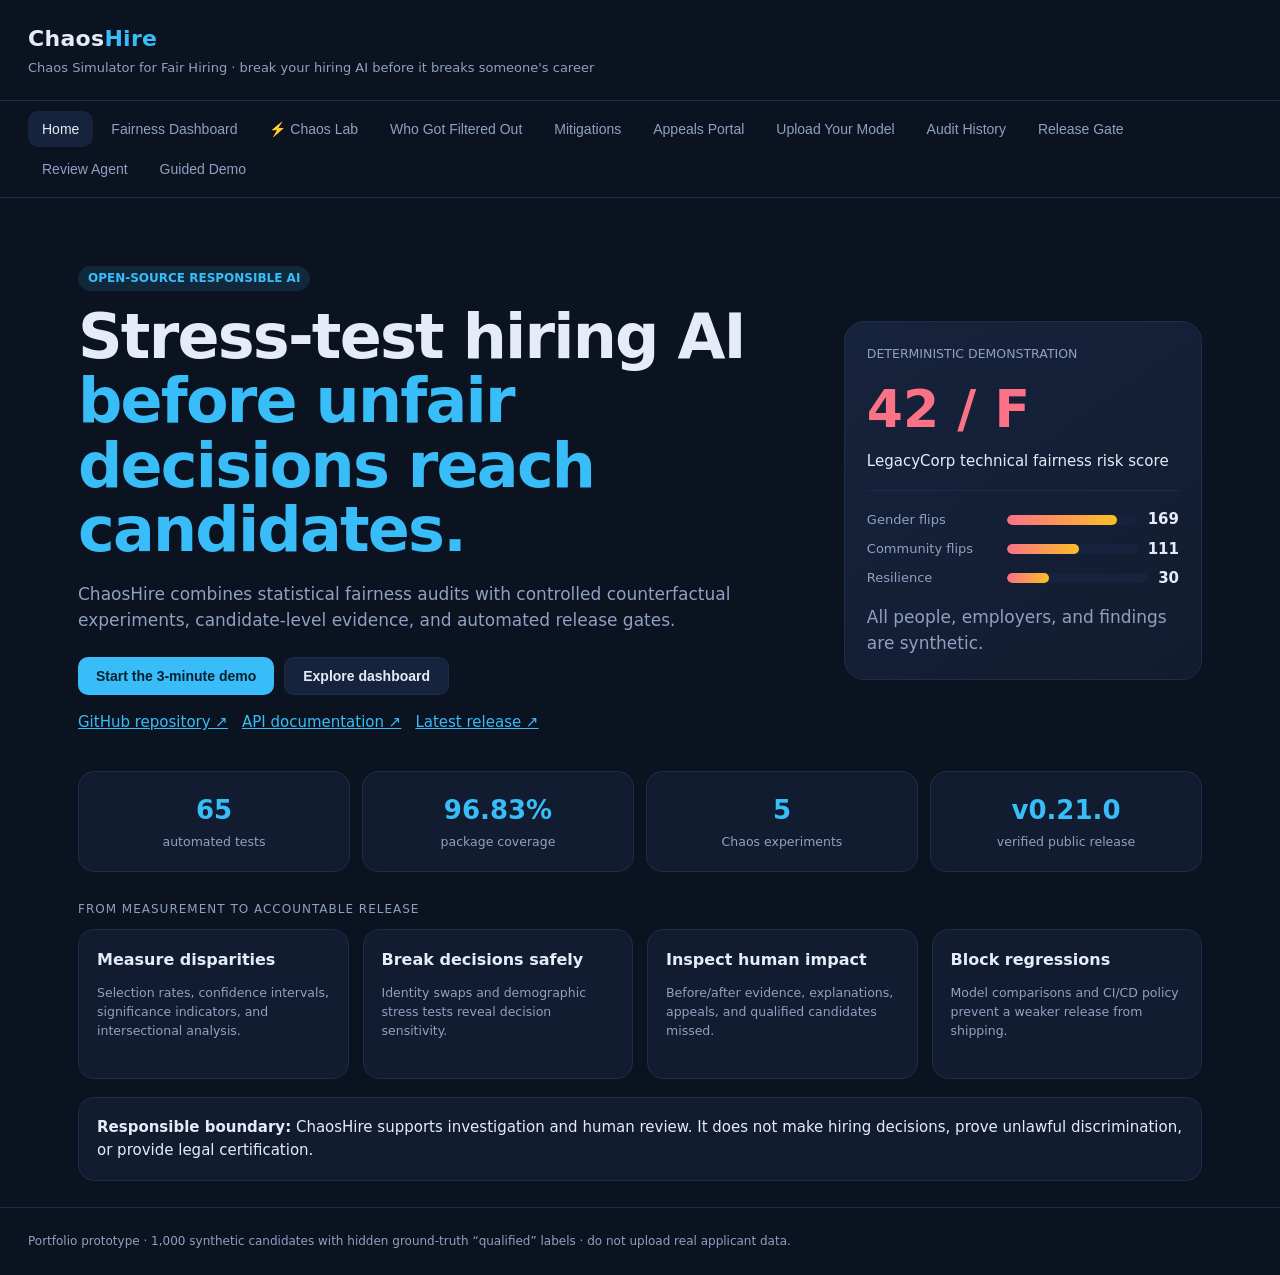
==== index.html @ ada421f9 "fix: remove duplicated HTML closing markup" ====
<!doctype html>
<html lang="en">
<head>
<meta charset="utf-8">
<meta name="viewport" content="width=device-width, initial-scale=1, viewport-fit=cover">
<meta name="theme-color" content="#0b1220">
<link rel="manifest" href="/manifest.webmanifest">
<title>ChaosHire — Chaos Simulator for Fair Hiring</title>
<style>
:root{--bg:#0b1220;--card:#121c30;--card2:#16233c;--line:#1f2c48;--txt:#e5ecf8;--dim:#8fa1c2;
--blue:#38bdf8;--green:#34d399;--rose:#fb7185;--amber:#fbbf24;--violet:#a78bfa}
*{box-sizing:border-box;margin:0}
body{background:var(--bg);color:var(--txt);font:15px/1.55 system-ui,-apple-system,"Segoe UI",Roboto,sans-serif}
a{color:var(--blue)}
header{padding:22px 28px;border-bottom:1px solid var(--line);display:flex;flex-wrap:wrap;gap:16px;align-items:center;justify-content:space-between}
h1{font-size:22px;letter-spacing:.3px}
h1 span{color:var(--blue)}
.tag{color:var(--dim);font-size:13px;margin-top:2px}
.modelsel{display:flex;gap:8px}
.mbtn{background:var(--card);border:1px solid var(--line);color:var(--dim);padding:9px 14px;border-radius:10px;cursor:pointer;font-size:13px}
.mbtn.on{border-color:var(--blue);color:var(--txt);background:var(--card2)}
nav{display:flex;gap:4px;padding:10px 28px;border-bottom:1px solid var(--line);flex-wrap:wrap}
nav button{background:none;border:none;color:var(--dim);padding:10px 14px;border-radius:10px;cursor:pointer;font-size:14px}
nav button.on{background:var(--card2);color:var(--txt)}
main{padding:26px 28px;max-width:1180px;margin:0 auto}
.grid{display:grid;gap:14px}
.g4{grid-template-columns:repeat(auto-fit,minmax(220px,1fr))}
.g2{grid-template-columns:repeat(auto-fit,minmax(340px,1fr))}
.card{background:var(--card);border:1px solid var(--line);border-radius:16px;padding:18px}
.card h3{font-size:15px;margin-bottom:10px}
.stat-num{font-size:28px;font-weight:700}
.dim{color:var(--dim);font-size:12.5px}
.chip{display:inline-block;padding:3px 10px;border-radius:999px;font-size:12px;font-weight:600}
.ok{background:rgba(52,211,153,.12);color:var(--green)}
.bad{background:rgba(251,113,133,.12);color:var(--rose)}
.warn{background:rgba(251,191,36,.14);color:var(--amber)}
.info{background:rgba(56,189,248,.12);color:var(--blue)}
.bar{height:10px;border-radius:6px;background:var(--card2);overflow:hidden;min-width:60px}
.bar>i{display:block;height:100%;border-radius:6px;background:linear-gradient(90deg,var(--blue),var(--violet))}
.bar.badbar>i{background:linear-gradient(90deg,var(--rose),var(--amber))}
.grow{display:flex;align-items:center;gap:10px;margin:6px 0}
.grow .lbl{width:130px;font-size:13px;color:var(--dim)}
.grow .val{width:70px;text-align:right;font-size:13px;font-variant-numeric:tabular-nums}
.grow .bar{flex:1}
.grade-ring{width:120px;height:120px;border-radius:50%;display:flex;align-items:center;justify-content:center;flex-direction:column;margin:auto}
.grade-ring b{font-size:40px}
.grade-ring small{color:var(--dim)}
table{width:100%;border-collapse:collapse;font-size:13px}
th{color:var(--dim);text-align:left;padding:8px;border-bottom:1px solid var(--line);font-weight:600}
td{padding:8px;border-bottom:1px solid var(--line);vertical-align:top}
.btn{background:var(--blue);color:#062033;border:none;padding:10px 18px;border-radius:10px;font-weight:700;cursor:pointer;font-size:14px}
.btn.ghost{background:var(--card2);color:var(--txt);border:1px solid var(--line)}
input,textarea,select{width:100%;background:var(--card2);border:1px solid var(--line);color:var(--txt);border-radius:10px;padding:10px;font-size:14px;font-family:inherit}
textarea{min-height:90px;resize:vertical}
label{font-size:12.5px;color:var(--dim);display:block;margin:10px 0 5px}
.mit{border:1px solid var(--line);border-radius:12px;padding:14px;display:flex;gap:12px;align-items:flex-start}
.mit input{width:auto;margin-top:4px}
.kicker{font-size:12px;text-transform:uppercase;letter-spacing:1px;color:var(--dim);margin:22px 0 10px}
.err{background:rgba(251,113,133,.1);border:1px solid rgba(251,113,133,.4);color:var(--rose);padding:10px 14px;border-radius:10px;font-size:13px;margin-top:10px}
pre{background:var(--card2);padding:12px;border-radius:10px;font-size:12px;overflow:auto;border:1px solid var(--line)}
footer{padding:24px 28px;color:var(--dim);font-size:12px;border-top:1px solid var(--line)}
.hidden{display:none}
.reason-badge{font-size:11px;padding:2px 8px;border-radius:999px}
.skip{position:absolute;left:-9999px;top:8px;background:var(--blue);color:#062033;padding:10px;z-index:10;border-radius:8px}
.skip:focus{left:8px}
button:focus-visible,a:focus-visible,input:focus-visible,textarea:focus-visible,select:focus-visible,summary:focus-visible{outline:3px solid var(--amber);outline-offset:3px}
[aria-busy="true"]{opacity:.72}
.hero{padding:42px 0 24px;display:grid;grid-template-columns:minmax(0,1.35fr) minmax(280px,.65fr);gap:22px;align-items:center}
.hero h2{font-size:clamp(34px,5vw,62px);line-height:1.04;letter-spacing:-1.8px;max-width:760px}
.hero h2 span{color:var(--blue)}
.hero p{font-size:17px;color:var(--dim);max-width:680px;margin-top:18px}
.hero-actions{display:flex;gap:10px;flex-wrap:wrap;margin-top:24px}
.hero-panel{background:linear-gradient(145deg,var(--card2),var(--card));border:1px solid var(--line);border-radius:20px;padding:22px}
.proof{display:grid;grid-template-columns:repeat(4,1fr);gap:12px;margin:12px 0 28px}
.proof .card{text-align:center}.proof b{display:block;font-size:26px;color:var(--blue)}
.feature-card{min-height:150px}.feature-card h3{color:var(--txt);font-size:16px}
.linkrow{display:flex;gap:14px;flex-wrap:wrap;margin-top:16px}
@media(max-width:760px){.hero{grid-template-columns:1fr;padding-top:28px}.proof{grid-template-columns:repeat(2,1fr)}}
@media(max-width:600px){header,nav,main,footer{padding-left:14px;padding-right:14px}.g2{grid-template-columns:1fr}.modelsel{width:100%;overflow:auto}.mbtn{min-width:210px}nav{flex-wrap:nowrap;overflow-x:auto}nav button{white-space:nowrap;min-height:44px}.card{padding:14px}.stat-num{font-size:24px}.btn{min-height:44px}table{min-width:620px}.hero h2{font-size:38px;letter-spacing:-1px}.proof{grid-template-columns:1fr 1fr}.hero-panel{padding:16px}}
@media(prefers-reduced-motion:reduce){*{scroll-behavior:auto!important;transition:none!important}}
</style>
</head>
<body>
<a class="skip" href="#main">Skip to main content</a>
<header>
  <div>
    <h1>Chaos<span>Hire</span></h1>
    <div class="tag">Chaos Simulator for Fair Hiring · break your hiring AI before it breaks someone's career</div>
  </div>
  <div class="modelsel" id="modelsel"></div>
</header>
<nav id="tabs" aria-label="Product sections"></nav>
<main id="main" tabindex="-1">
  <section id="tab-welcome">
    <div class="hero">
      <div><span class="chip info">OPEN-SOURCE RESPONSIBLE AI</span><h2 style="margin-top:14px">Stress-test hiring AI <span>before unfair decisions reach candidates.</span></h2><p>ChaosHire combines statistical fairness audits with controlled counterfactual experiments, candidate-level evidence, and automated release gates.</p><div class="hero-actions"><button class="btn" id="startdemo">Start the 3-minute demo</button><button class="btn ghost" id="exploredashboard">Explore dashboard</button></div><div class="linkrow"><a href="https://github.com/dommetipavan26-tech/chaoshire" target="_blank" rel="noreferrer">GitHub repository ↗</a><a href="/docs" target="_blank">API documentation ↗</a><a href="https://github.com/dommetipavan26-tech/chaoshire/releases/latest" target="_blank" rel="noreferrer">Latest release ↗</a></div></div>
      <aside class="hero-panel"><div class="dim">DETERMINISTIC DEMONSTRATION</div><div style="font-size:52px;font-weight:800;color:var(--rose);margin-top:6px">42 / F</div><div>LegacyCorp technical fairness risk score</div><hr style="border:0;border-top:1px solid var(--line);margin:17px 0"><div class="grow"><span class="lbl">Gender flips</span><div class="bar badbar"><i style="width:84.5%"></i></div><b>169</b></div><div class="grow"><span class="lbl">Community flips</span><div class="bar badbar"><i style="width:55.5%"></i></div><b>111</b></div><div class="grow"><span class="lbl">Resilience</span><div class="bar badbar"><i style="width:30%"></i></div><b>30</b></div><p class="dim" style="margin-top:14px">All people, employers, and findings are synthetic.</p></aside>
    </div>
    <div class="proof"><div class="card"><b>65</b><span class="dim">automated tests</span></div><div class="card"><b>96.83%</b><span class="dim">package coverage</span></div><div class="card"><b>5</b><span class="dim">Chaos experiments</span></div><div class="card"><b>v0.21.0</b><span class="dim">verified public release</span></div></div>
    <div class="kicker">From measurement to accountable release</div><div class="grid g4"><article class="card feature-card"><h3>Measure disparities</h3><p class="dim">Selection rates, confidence intervals, significance indicators, and intersectional analysis.</p></article><article class="card feature-card"><h3>Break decisions safely</h3><p class="dim">Identity swaps and demographic stress tests reveal decision sensitivity.</p></article><article class="card feature-card"><h3>Inspect human impact</h3><p class="dim">Before/after evidence, explanations, appeals, and qualified candidates missed.</p></article><article class="card feature-card"><h3>Block regressions</h3><p class="dim">Model comparisons and CI/CD policy prevent a weaker release from shipping.</p></article></div>
    <div class="card" style="margin-top:18px"><b>Responsible boundary:</b> ChaosHire supports investigation and human review. It does not make hiring decisions, prove unlawful discrimination, or provide legal certification.</div>
  </section>
  <section id="tab-overview" class="hidden" aria-live="polite"><p class="dim" style="margin-top:30px">⏳ Waking up the server — first load on the free tier can take up to 60 seconds, please wait…</p></section>
  <section id="tab-chaos" class="hidden"></section>
  <section id="tab-filtered" class="hidden"></section>
  <section id="tab-mitigations" class="hidden"></section>
  <section id="tab-appeals" class="hidden"></section>
  <section id="tab-upload" class="hidden"></section>
  <section id="tab-history" class="hidden"></section>
  <section id="tab-compare" class="hidden"></section>
  <section id="tab-agent" class="hidden" aria-live="polite"></section>
  <section id="tab-demo" class="hidden" aria-live="polite"></section>
</main>
<footer>Portfolio prototype · 1,000 synthetic candidates with hidden ground-truth “qualified” labels · do not upload real applicant data.</footer>
<script>
let META=null, MODEL='legacy';
const $=s=>document.querySelector(s);
const jget=async(u)=>{let err;for(let i=0;i<4;i++){try{const r=await fetch(u);if(r.ok)return r.json();err=new Error('HTTP '+r.status);}catch(e){err=e;}await new Promise(s=>setTimeout(s,1400*(i+1)));}throw err;};
const jpost=async(u,b)=>{const r=await fetch(u,{method:'POST',headers:{'Content-Type':'application/json'},body:JSON.stringify(b)});return r.json();};
const pc=x=>(x*100).toFixed(1)+'%';
const pval=x=>x<.0001?'p < 0.0001':`p = ${Number(x).toFixed(4)}`;
const esc=s=>String(s).replace(/[&<>]/g,c=>({'&':'&amp;','<':'&lt;','>':'&gt;'}[c]));
const gchar={M:'Male',F:'Female',NB:'Non-binary'},geth={G1:'Community A',G2:'Community B',G3:'Community C'};
const attrTitle={gender:'Gender',ethnicity:'Ethnicity / Community',age_band:'Age band'};
const glabel=(a,v)=>a==='gender'?(gchar[v]||v):a==='ethnicity'?(geth[v]||v):v;
const chipFor=(ok,label)=>ok===null?`<span class="chip warn">${label}: n/a</span>`:`<span class="chip ${ok?'ok':'bad'}">${label}</span>`;
const gradeColor=g=>({A:'var(--green)',B:'var(--green)',C:'var(--amber)',D:'var(--amber)',F:'var(--rose)'}[g]||'var(--txt)');
const vChip=v=>`<span class="chip ${v==='PASS'?'ok':v==='WARN'?'warn':'bad'}">${v}</span>`;

const TABS=[['welcome','Home'],['overview','Fairness Dashboard'],['chaos','⚡ Chaos Lab'],['filtered','Who Got Filtered Out'],
  ['mitigations','Mitigations'],['appeals','Appeals Portal'],['upload','Upload Your Model'],['history','Audit History'],['compare','Release Gate'],['agent','Review Agent'],['demo','Guided Demo']];
$('#tabs').innerHTML=TABS.map(([id,l],i)=>`<button data-t="${id}" class="${i===0?'on':''}" aria-current="${i===0?'page':'false'}">${l}</button>`).join('');
function showTab(id){
  document.querySelectorAll('nav button').forEach(x=>{const on=x.dataset.t===id;x.classList.toggle('on',on);x.setAttribute('aria-current',on?'page':'false');});
  TABS.forEach(([tab])=>$('#tab-'+tab).classList.toggle('hidden',tab!==id));
  if(id==='filtered')loadFiltered();
  if(id==='history')loadHistory();
  if(id==='compare')loadComparison();
  if(id==='agent')loadAgent();
  if(id==='demo')loadDemo();
  $('#main').focus({preventScroll:true});
}
$('#tabs').addEventListener('click',e=>{const b=e.target.closest('button');if(b)showTab(b.dataset.t);});
$('#tab-welcome').addEventListener('click',e=>{if(e.target.id==='startdemo')showTab('demo');if(e.target.id==='exploredashboard')showTab('overview');});

function renderModelSel(){
  $('#modelsel').innerHTML=META.models.map(m=>
    `<button class="mbtn ${m.id===MODEL?'on':''}" data-m="${m.id}"><b>${m.title}</b><br><span style="font-size:11px">${m.blurb}</span></button>`).join('');
}
$('#modelsel').addEventListener('click',e=>{const b=e.target.closest('button');if(!b)return;MODEL=b.dataset.m;renderModelSel();
  showTab('overview');loadOverview();$('#tab-chaos').innerHTML=chaosIntro();$('#tab-filtered').innerHTML='<p class="dim">Open this tab to load…</p>';$('#tab-mitigations').innerHTML=mitHTML();});

/* ---------------- OVERVIEW ---------------- */
async function loadOverview(dataset='demo'){
  const a=await jget(`/api/audit?model=${MODEL}&dataset=${dataset}`);
  const s=$('#tab-overview');
  if(a.error){s.innerHTML=`<div class="err">${esc(a.error)}</div>`;return;}
  const c=a.certificate, col=gradeColor(c.grade);
  const ring=`<div class="grade-ring" style="background:conic-gradient(${col} ${c.total*3.6}deg, var(--card2) 0)">
    <div style="width:96px;height:96px;border-radius:50%;background:var(--card);display:flex;flex-direction:column;align-items:center;justify-content:center">
    <b style="color:${col}">${c.total}</b><small>Grade ${c.grade}</small></div></div>`;
  let html=`<div class="grid g4">
    <div class="card"><h3>Candidates</h3><div class="stat-num">${a.stats.candidates}</div><div class="dim">in audit pool</div></div>
    <div class="card"><h3>Accepted</h3><div class="stat-num">${a.stats.accepted} <span class="dim" style="font-size:14px">(${pc(a.stats.accept_rate)})</span></div><div class="dim">overall selection rate</div></div>
    <div class="card"><h3>Ground truth</h3><div class="stat-num">${a.stats.qualified_share!==null?pc(a.stats.qualified_share):'n/a'}</div><div class="dim">truly qualified (hidden from model)</div></div>
    <div class="card" style="display:flex;align-items:center;gap:14px">${ring}
      <div style="flex:1">${c.components.map(x=>`<div class="grow"><span class="lbl" style="width:auto;flex:1">${x.label}</span><span class="val">${x.pts}/${x.max}</span></div>`).join('')}
      <div class="dim">Fairness Risk Score</div></div></div></div>`;
  html+=`<div class="kicker">Group fairness metrics</div><div class="grid g2">`;
  for(const at of a.attributes){
    html+=`<div class="card"><h3>${attrTitle[at.attribute]||at.attribute}</h3>`;
    for(const g of at.groups){
      html+=`<div class="grow"><span class="lbl">${glabel(at.attribute,g.group)}${g.low_n?' <span class="dim" title="Small sample — interpret with caution">⚠</span>':''}</span>
        <div class="bar"><i style="width:${g.selection_rate*100}%"></i></div>
        <span class="val">${pc(g.selection_rate)}</span></div>`;
    }
    html+=`<div style="margin-top:10px;display:flex;gap:8px;flex-wrap:wrap">
      ${chipFor(at.di_pass,'DI '+at.disparate_impact)}
      ${chipFor(at.parity_pass,'ΔParity '+at.parity_gap)}
      ${chipFor(at.eq_pass,at.eq_opp_gap===null?'ΔEqOpp':'ΔEqOpp '+at.eq_opp_gap)}</div>
      <div class="dim" style="margin-top:8px">${at.groups.map(g=>`${glabel(at.attribute,g.group)}: ${g.selected}/${g.n} selected · 95% CI ${pc(g.selection_rate_ci.low)}–${pc(g.selection_rate_ci.high)}${g.tpr!==null?`, TPR ${pc(g.tpr)}`:''}`).join('<br>')}</div>
      ${at.statistical_test?`<div class="dim" style="margin-top:8px;padding-top:8px;border-top:1px solid var(--line)">Highest vs lowest selection rate: <b style="color:${at.statistical_test.significant_at_0_05?'var(--rose)':'var(--green)'}">${pval(at.statistical_test.p_value)} · ${at.statistical_test.significant_at_0_05?'statistically significant':'not significant'}</b><br>Exploratory two-proportion test; formal studies should correct for multiple comparisons.</div>`:''}
      </div>`;
  }
  html+='</div>';
  if(a.intersections&&a.intersections.length){
    html+=`<div class="kicker">Intersectional risks — where identities overlap</div><div class="grid g2">`;
    for(const at of a.intersections){
      const reliable=at.groups.filter(g=>!g.low_n), pool=reliable.length?reliable:at.groups;
      const worst=[...pool].sort((x,y)=>x.selection_rate-y.selection_rate).slice(0,4);
      html+=`<div class="card"><h3>${esc(at.attribute.replaceAll('_',' '))}</h3>
       <div style="display:flex;gap:8px;flex-wrap:wrap;margin-bottom:9px">${chipFor(at.di_pass,'DI '+at.disparate_impact)} ${at.statistical_test?`<span class="chip ${at.statistical_test.significant_at_0_05?'bad':'ok'}">${pval(at.statistical_test.p_value)}</span>`:''}</div>
       ${worst.map(g=>`<div class="grow"><span class="lbl" title="${esc(g.group)}">${esc(g.group)}</span><div class="bar"><i style="width:${g.selection_rate*100}%"></i></div><span class="val">${pc(g.selection_rate)}</span></div>`).join('')}
       <div class="dim" style="margin-top:7px">Lowest reliable intersection groups shown. ⚠ groups below n=${a.configuration?.minimum_group_size||30} remain visible but are excluded when reliable groups exist.</div></div>`;
    }
    html+='</div>';
  }
  html+=`<div class="dim" style="margin-top:14px">95% intervals use the Wilson method. Significance indicators are exploratory, not proof of causation. Thresholds — disparate impact ≥ 0.80 · parity gap ≤ 0.10 · equal-opportunity gap ≤ 0.10${MODEL==='legacy'?' · switch to <b>MeritFirst v2</b> (top right) to see a cleaner audit.':''}</div>
  <div style="margin-top:14px;display:flex;gap:8px;flex-wrap:wrap"><a class="btn ghost" style="text-decoration:none;display:inline-block" href="/api/report.html?model=${MODEL}&dataset=${dataset}" download="chaoshire-report.html">Download HTML report</a><a class="btn ghost" style="text-decoration:none;display:inline-block" href="/api/report.pdf?model=${MODEL}&dataset=${dataset}" download="chaoshire-report.pdf">Download PDF</a><a class="btn ghost" style="text-decoration:none;display:inline-block" href="/api/evidence?model=${MODEL}&dataset=${dataset}" download="chaoshire-evidence.json">Download verified evidence</a></div>`;
  s.innerHTML=html;
}

/* ---------------- CHAOS ---------------- */
const chaosIntro=()=>`<div class="card"><h3>⚡ Chaos Engineering for Fairness</h3>
  <p class="dim" style="font-size:14px;margin-bottom:14px">Netflix breaks its own servers to find weaknesses. ChaosHire breaks your <b>hiring model</b> the same way — counterfactual identity swaps, adversarial résumés, and demographic stress tests — before a regulator or a lawsuit does.</p>
  <button class="btn" id="runchaos">Run full chaos suite</button>
  <div id="chaosout" style="margin-top:16px"></div></div>`;
$('#tab-chaos').innerHTML=chaosIntro();
$('#tab-chaos').addEventListener('click',async e=>{
  if(e.target.id!=='runchaos')return;
  e.target.disabled=true;e.target.textContent='Injecting chaos…';
  const r=await jget(`/api/chaos?model=${MODEL}`);
  e.target.disabled=false;e.target.textContent='Re-run chaos suite';
  const rcol=r.resilience>=80?'var(--green)':r.resilience>=50?'var(--amber)':'var(--rose)';
  let html=`<div class="card" style="background:var(--card2)"><div class="grow"><span class="lbl" style="width:auto">Chaos Resilience Score</span>
    <div class="bar"><i style="width:${r.resilience}%;background:${rcol}"></i></div><b style="color:${rcol}">${r.resilience}/100</b></div>
    <div class="dim">Model under test: ${esc(r.model.title)}</div></div><div class="grid g2" style="margin-top:14px">`;
  for(const t of r.tests){
    html+=`<div class="card"><div style="display:flex;justify-content:space-between;gap:10px;align-items:start">
      <h3>${t.name}</h3>${vChip(t.verdict)}</div>
      <p class="dim" style="font-size:13px;margin:6px 0">${t.story}</p>
      <div><span class="dim">${t.metric}:</span> <b>${t.value}</b></div>
      <div class="dim" style="font-size:12.5px;margin-top:4px">${t.detail}</div>
      ${t.evidence_count?`<details style="margin-top:10px"><summary style="cursor:pointer;color:var(--blue)">View ${Math.min(t.evidence.length,t.evidence_count)} of ${t.evidence_count} affected candidates</summary><div style="overflow:auto;margin-top:7px"><table><tr><th>ID</th><th>Before</th><th>After</th><th>Δ score</th></tr>${t.evidence.map(x=>`<tr><td>${esc(x.candidate_id)}</td><td>${x.before_score??'—'} ${x.before_decision||''}</td><td>${x.after_score??x.score??'—'} ${x.after_decision||x.decision||''}</td><td>${x.score_delta??'—'}</td></tr>`).join('')}</table></div></details>`:''}</div>`;
  }
  $('#chaosout').innerHTML=html+'</div>';
});

/* ---------------- FILTERED ---------------- */
async function loadFiltered(){
  const r=await jget(`/api/filtered?model=${MODEL}`);
  const s=$('#tab-filtered');
  if(r.error){s.innerHTML=`<div class="err">${esc(r.error)}</div>`;return;}
  const mx=Math.max(...r.top_reasons.map(t=>t.count),1);
  let html=`<div class="grid g4">
    <div class="card"><h3>Rejected</h3><div class="stat-num" style="color:var(--rose)">${r.total_rejected}</div><div class="dim">candidates filtered out</div></div>
    <div class="card"><h3>Qualified but rejected</h3><div class="stat-num" style="color:var(--amber)">${r.qualified_missed}</div><div class="dim">false rejections — talent lost</div></div>
    <div class="card"><h3>Rejection share by gender</h3>${r.by_gender.map(g=>`<div class="grow"><span class="lbl">${glabel('gender',g.group)}</span><div class="bar badbar"><i style="width:${g.share*100}%"></i></div><span class="val">${pc(g.share)}</span></div>`).join('')}</div>
    <div class="card"><h3>Why they were filtered (XAI)</h3>${r.top_reasons.map(t=>{const bias=META.bias_features.some(b=>META.feature_labels[b]===t.label);
      return `<div class="grow"><span class="lbl" style="width:170px">${t.label}</span><div class="bar ${bias?'badbar':''}"><i style="width:${t.count/mx*100}%"></i></div><span class="val">${t.count}</span></div>`;}).join('')}
      <div class="dim" style="margin-top:6px">Red bars = bias-related features, not merit.</div></div></div>`;
  html+=`<div class="kicker">Sample of rejected candidates (auditor view — ground truth visible)</div>
  <div class="card" style="overflow:auto"><table><tr><th>Candidate</th><th>Gender</th><th>Community</th><th>Age</th><th>Score</th><th>Truly qualified</th><th>Primary rejection reason</th></tr>
  ${r.sample.map(x=>`<tr><td><b>${esc(x.name)}</b><br><span class="dim">${x.id}</span></td><td>${glabel('gender',x.gender)}</td><td>${glabel('ethnicity',x.ethnicity)}</td><td>${x.age_band}</td>
  <td>${x.score}</td><td>${x.qualified?'<span class="chip warn">YES — lost</span>':'<span class="chip info">no</span>'}</td>
  <td><span class="reason-badge ${x.bias_related?'bad':'info'} chip">${esc(x.reason_label)}</span></td></tr>`).join('')}</table></div>`;
  s.innerHTML=html;
}

/* ---------------- MITIGATIONS ---------------- */
const MIT=[
 ['blind','Blind screening','Strip every protected-attribute signal (gender, community, age) at inference time. The model physically cannot use them.'],
 ['proxy','Proxy removal','Drop college-prestige (a socioeconomic proxy) and heavily reduce the career-gap penalty that punishes caregivers.'],
 ['calibrate','Threshold calibration','Adjust per-group decision cutoffs so selection rates equalize — a post-processing fix needing no retraining.']];
const mitHTML=()=>`<div class="card"><h3>Mitigation playbook — apply fixes and re-audit live</h3>
 <div class="dim" style="margin-bottom:12px">Each strategy is simulated against <b>LegacyCorp Screen v1</b> so you can show before→after on stage.</div>
 ${MIT.map(([v,t,d])=>`<div class="mit"><input type="checkbox" class="mit-check" value="${v}" id="m_${v}">
   <label for="m_${v}" style="margin:0"><b style="color:var(--txt)">${t}</b><br>${d}</label></div>`).join('')}
 <button class="btn" id="applymit" style="margin-top:14px">Apply selected &amp; re-audit</button>
 <div id="mitout" style="margin-top:16px"></div></div>`;
$('#tab-mitigations').innerHTML=mitHTML();
$('#tab-mitigations').addEventListener('click',async e=>{
  if(e.target.id!=='applymit')return;
  const sel=[...document.querySelectorAll('.mit-check:checked')].map(x=>x.value);
  const r=await jpost('/api/mitigate',{strategies:sel});
  const o=$('#mitout');
  if(r.error){o.innerHTML=`<div class="err">${esc(r.error)}</div>`;return;}
  const b=r.before,a=r.after.certificate;
  o.innerHTML=`<div class="card" style="background:var(--card2)"><h3>Result</h3>
    ${r.applied.map(x=>`<div class="grow" style="margin:4px 0"><span class="chip ok">applied</span><span style="font-size:13.5px">${x}</span></div>`).join('')}
    <div class="grow" style="margin-top:12px"><span class="lbl" style="width:auto">Fairness Risk Score</span>
    <b style="color:${gradeColor(b.grade)}">${b.total} (${b.grade})</b><span class="dim">→</span>
    <b style="color:${gradeColor(a.grade)};font-size:22px">${a.total} (${a.grade})</b></div></div>
    <div class="grid g2" style="margin-top:14px">${r.after.attributes.map(at=>`<div class="card"><h3>${attrTitle[at.attribute]||at.attribute}</h3>
      ${at.groups.map(g=>`<div class="grow"><span class="lbl">${glabel(at.attribute,g.group)}</span><div class="bar"><i style="width:${g.selection_rate*100}%"></i></div><span class="val">${pc(g.selection_rate)}</span></div>`).join('')}
      <div style="margin-top:8px;display:flex;gap:8px;flex-wrap:wrap">${chipFor(at.di_pass,'DI '+at.disparate_impact)}${chipFor(at.parity_pass,'ΔParity '+at.parity_gap)}${chipFor(at.eq_pass,at.eq_opp_gap===null?'ΔEqOpp':'ΔEqOpp '+at.eq_opp_gap)}</div></div>`).join('')}</div>`;
});

/* ---------------- APPEALS ---------------- */
$('#tab-appeals').innerHTML=`<div class="grid g2">
 <div class="card"><h3>Candidate-facing portal</h3>
  <div class="dim" style="margin-bottom:6px">What a rejected applicant sees — decision, score, plain-language reasons, and a way to appeal. Transparency = trust.</div>
  <label>Application ID <span class="dim">(try <span id="sid"></span>)</span></label>
  <div style="display:flex;gap:8px"><input id="cid" placeholder="C-1000"><button class="btn" id="lookup" style="white-space:nowrap">Look up</button></div>
  <div id="cout" style="margin-top:12px"></div></div>
 <div class="card"><h3>File an appeal</h3>
  <label>Application ID</label><input id="acid" placeholder="C-1000">
  <label>Why should this decision be reviewed?</label><textarea id="amsg" placeholder="Tell us what the model couldn't see…"></textarea>
  <button class="btn" id="sendappeal" style="margin-top:12px">Submit appeal</button><div id="aout" style="margin-top:10px"></div></div></div>
 <div class="kicker">HR review queue</div><div class="card" id="queue"><span class="dim">No appeals yet — submit one from the candidate portal above.</span></div>
 <div style="margin-top:10px"><button class="btn ghost" id="refreshq">Refresh queue</button></div>`;
$('#tab-appeals').addEventListener('click',async e=>{
  if(e.target.id==='lookup'){
    const cid=$('#cid').value.trim();
    const r=await jget('/api/candidate/'+encodeURIComponent(cid));
    const o=$('#cout');
    if(r.error){o.innerHTML=`<div class="err">${esc(r.error)}</div>`;return;}
    o.innerHTML=`<div class="card" style="background:var(--card2)"><div style="display:flex;justify-content:space-between;align-items:center">
      <b>${esc(r.name)} <span class="dim">(${r.candidate_id})</span></b>
      <span class="chip ${r.status==='Accepted'?'ok':'bad'}">${r.status}</span></div>
      <div class="grow" style="margin:10px 0"><span class="lbl" style="width:auto">Model score</span><div class="bar"><i style="width:${r.score*100}%"></i></div><span class="val">${r.score}</span></div>
      <div class="dim">Screened by ${esc(r.model)}</div>
      <div style="margin-top:8px"><b style="font-size:13px">${r.status==='Accepted'?'What worked in your favour':'Main factors behind this decision'}</b>
      ${r.reasons.map(x=>`<div class="grow" style="margin:4px 0"><span style="flex:1;font-size:13px">${esc(x.desc)}</span><span class="val" style="color:${x.impact<0?'var(--rose)':'var(--green)'}">${x.impact>0?'+':''}${x.impact}</span></div>`).join('')}</div>
      ${r.can_appeal?'<button class="btn ghost" id="toappeal" style="margin-top:10px">Appeal this decision →</button>':''}</div>`;
  }
  if(e.target.id==='toappeal'){$('#acid').value=$('#cid').value.trim();$('#amsg').focus();}
  if(e.target.id==='sendappeal'){
    const r=await jpost('/api/appeals',{candidate_id:$('#acid').value.trim(),message:$('#amsg').value.trim()||'(no message)'});
    $('#aout').innerHTML=r.error?`<div class="err">${esc(r.error)}</div>`:
      `<div class="chip ok">Appeal #${r.appeal_id} filed</div> <span class="chip ${r.priority.startsWith('HIGH')?'warn':'info'}">${r.priority}</span>`;
    loadQueue();
  }
  if(e.target.id==='refreshq')loadQueue();
});
async function loadQueue(){
  const r=await jget('/api/appeals');
  $('#queue').innerHTML=r.appeals.length?`<table><tr><th>#</th><th>Candidate</th><th>Appeal</th><th>Auto-triage</th><th>Status</th></tr>
   ${r.appeals.map(a=>`<tr><td>${a.id}</td><td><b>${esc(a.name)}</b><br><span class="dim">${a.candidate_id}</span></td><td>${esc(a.message)}</td>
   <td><span class="chip ${a.priority.startsWith('HIGH')?'warn':'info'}">${a.priority}</span></td><td><span class="chip info">${a.status}</span></td></tr>`).join('')}</table>`
   :'<span class="dim">No appeals yet.</span>';
}

/* ---------------- UPLOAD ---------------- */
$('#tab-upload').innerHTML=`<div class="grid g2">
 <div class="card"><h3>Bring your own model's output</h3>
  <div class="dim" style="margin-bottom:8px">Upload a CSV of decisions, then tell ChaosHire how to interpret its columns. The model itself never leaves your system.</div>
  <pre id="schema"></pre>
  <div class="err" style="color:var(--amber);border-color:rgba(251,191,36,.4);background:rgba(251,191,36,.08)">Privacy: raw CSV rows stay in temporary memory. Only aggregate metrics and configuration are saved. On this unauthenticated public demo, audit names and aggregate history are visible to every visitor—use synthetic data and non-sensitive names only.</div>
  <label>Audit name</label><input id="auditname" maxlength="100" value="Screening model review" placeholder="e.g. Q3 graduate hiring audit">
  <label>CSV file</label><input type="file" id="csvfile" accept=".csv,text/csv">
  <div id="detected" class="dim" style="margin-top:6px">No file selected.</div>
  <div style="display:grid;grid-template-columns:repeat(auto-fit,minmax(180px,1fr));gap:0 12px">
   <div><label>Decision column</label><input id="decisioncol" value="decision" placeholder="e.g. outcome"></div>
   <div><label>Favorable values (comma-separated)</label><input id="favvalues" value="1,true,yes,y,accept,accepted"></div>
   <div><label>Qualification column (optional)</label><input id="qualcol" value="qualified" placeholder="leave blank if unavailable"></div>
   <div><label>Qualified values</label><input id="qualvalues" value="1,true,yes,y"></div>
   <div><label>Protected attributes (comma-separated)</label><input id="attrs" value="gender,ethnicity,age_band" placeholder="e.g. gender,region,disability"></div>
   <div><label>Minimum reliable group size</label><input id="mingroup" type="number" min="2" max="500" value="30"></div>
  </div>
  <button class="btn" id="upbtn" style="margin-top:14px">Validate &amp; audit</button>
  <a class="btn ghost" style="margin:8px 0 0 8px;text-decoration:none;display:inline-block;padding:10px 18px;border-radius:10px" href="/api/sample.csv" download="sample.csv">Download sample CSV</a>
  <div id="upout" style="margin-top:12px"></div></div>
 <div class="card"><h3>What you get</h3>
  <div class="dim" style="font-size:14px;line-height:1.9">✔ Custom outcome and protected-attribute columns<br>
  ✔ Configurable favorable values and minimum group size<br>
  ✔ Disparate impact, demographic parity &amp; equal opportunity<br>
  ✔ Transparent Fairness Risk Score<br>
  ✔ Downloadable JSON evidence for review or CI pipelines<br>
  ✔ IP-safe: upload decisions, never model weights</div></div></div>`;
$('#tab-upload').addEventListener('change',async e=>{
  if(e.target.id!=='csvfile')return;
  const f=e.target.files[0];if(!f)return;
  const first=(await f.slice(0,8192).text()).split(/\r?\n/)[0];
  $('#detected').textContent=`Detected header: ${first || '(empty file)'}`;
});
$('#tab-upload').addEventListener('click',async e=>{
  if(e.target.id==='upbtn'){
    const f=$('#csvfile').files[0];if(!f){$('#upout').innerHTML='<div class="err">Choose a CSV file first.</div>';return;}
    $('#upout').innerHTML='<span class="dim">Validating columns and running audit…</span>';
    const split=id=>$(id).value.split(',').map(x=>x.trim()).filter(Boolean);
    const text=await f.text();
    const payload={csv:text,audit_name:$('#auditname').value.trim()||'Untitled CSV audit',decision_column:$('#decisioncol').value.trim(),favorable_values:split('#favvalues'),
      qualification_column:$('#qualcol').value.trim()||null,qualified_values:split('#qualvalues'),
      protected_attributes:split('#attrs'),minimum_group_size:Number($('#mingroup').value)||30};
    const r=await jpost('/api/upload',payload);
    const problem=r.error||(r.detail?'Validation error: '+JSON.stringify(r.detail):null);
    const warns=(r.warnings||[]).map(w=>`<div class="dim" style="color:var(--amber);margin-top:5px">⚠ ${esc(w)}</div>`).join('');
    $('#upout').innerHTML=problem?`<div class="err">${esc(problem)}</div>${r.available_columns?`<div class="dim" style="margin-top:6px">Available columns: ${r.available_columns.map(esc).join(', ')}</div>`:''}`:
      `<div class="chip ok">Saved ${r.rows} rows as aggregate audit</div>
       <div style="margin-top:7px"><b>${esc(r.audit_name)}</b><br><span class="dim">Audit ID: ${esc(r.audit_id)} · attributes: ${r.attributes_found.map(esc).join(', ')} · ground truth: ${r.has_ground_truth?'yes':'no (equal-opportunity will be n/a)'}</span></div>${warns}
       <div style="margin-top:12px"><button class="btn" id="viewup">View audit →</button>
       <a class="btn ghost" style="margin-left:8px;text-decoration:none;display:inline-block;padding:10px 18px;border-radius:10px" href="/api/audit/export" download="chaoshire-audit.json">Download JSON report</a></div>`;
  }
  if(e.target.id==='viewup'){
    document.querySelectorAll('nav button').forEach(x=>x.classList.toggle('on',x.dataset.t==='overview'));
    TABS.forEach(([id])=>$('#tab-'+id).classList.toggle('hidden',id!=='overview'));
    loadOverview('uploaded');
  }
});

/* ---------------- AUDIT HISTORY ---------------- */
$('#tab-history').innerHTML='<div class="card"><h3>Audit history</h3><p class="dim">Open this tab to load saved aggregate audits.</p></div>';
async function loadHistory(){
  const s=$('#tab-history');
  s.innerHTML='<div class="card"><h3>Audit history</h3><p class="dim">Loading aggregate evidence…</p></div>';
  const r=await jget('/api/audits');
  if(!r.audits.length){s.innerHTML=`<div class="card"><h3>Audit history</h3><p class="dim">No saved audits yet. Upload a synthetic decision CSV to create the first record.</p></div>`;return;}
  s.innerHTML=`<div class="card"><div style="display:flex;justify-content:space-between;gap:12px;align-items:center"><div><h3>Saved aggregate audits</h3><p class="dim">Raw applicant rows are never written to this history database.</p></div><button class="btn ghost" id="refreshhistory">Refresh</button></div>
   <div style="overflow:auto;margin-top:12px"><table><tr><th>Audit</th><th>Created</th><th>Rows</th><th>Attributes</th><th>Fairness risk score</th><th></th></tr>
   ${r.audits.map(a=>`<tr><td><b>${esc(a.name)}</b><br><span class="dim">${esc(a.audit_id)}</span></td><td>${new Date(a.created_at).toLocaleString()}</td><td>${a.candidates}</td><td>${a.protected_attributes.map(esc).join(', ')}</td><td><span class="chip ${a.certificate.grade==='A'||a.certificate.grade==='B'?'ok':a.certificate.grade==='F'?'bad':'warn'}">${a.certificate.total} / ${a.certificate.grade}</span></td><td><button class="btn ghost history-view" data-audit="${esc(a.audit_id)}">View</button></td></tr>`).join('')}</table></div></div><div id="historydetail" style="margin-top:14px"></div>`;
}
$('#tab-history').addEventListener('click',async e=>{
  if(e.target.id==='refreshhistory'){loadHistory();return;}
  const b=e.target.closest('.history-view');if(!b)return;
  const a=await jget('/api/audits/'+encodeURIComponent(b.dataset.audit));
  const c=a.certificate;
  $('#historydetail').innerHTML=`<div class="card"><div style="display:flex;justify-content:space-between;gap:12px;flex-wrap:wrap"><div><h3>${esc(a.audit_name)}</h3><div class="dim">${esc(a.audit_id)} · ${new Date(a.created_at).toLocaleString()} · ${esc(a.source)}</div></div><span class="chip ${c.grade==='A'||c.grade==='B'?'ok':c.grade==='F'?'bad':'warn'}" style="font-size:16px">${c.total} / Grade ${c.grade}</span></div>
   <div class="grid g4" style="margin-top:14px"><div><div class="dim">Candidates</div><b>${a.stats.candidates}</b></div><div><div class="dim">Accepted</div><b>${a.stats.accepted} (${pc(a.stats.accept_rate)})</b></div><div><div class="dim">Attributes</div><b>${a.configuration.protected_attributes.map(esc).join(', ')}</b></div><div><div class="dim">Minimum group size</div><b>${a.configuration.minimum_group_size}</b></div></div>
   <div class="dim" style="margin-top:12px">This record contains aggregate metrics and configuration only—not the uploaded candidate rows.</div></div>`;
});

/* ---------------- CONTINUOUS FAIRNESS RELEASE GATE ---------------- */
$('#tab-compare').innerHTML='<div class="card"><h3>Model release gate</h3><p class="dim">Open this tab to compare reference model versions.</p></div>';
async function loadComparison(){
  const s=$('#tab-compare');s.innerHTML='<div class="card"><p class="dim">Comparing model versions…</p></div>';
  const r=await jget('/api/compare?baseline=legacy&candidate=fair');
  const modelCard=(x,label)=>`<div class="card"><div class="dim">${label}</div><h3>${esc(x.model.title)}</h3><div class="stat-num">${x.certificate.total} / ${x.certificate.grade}</div><div class="grow"><span class="lbl">Chaos resilience</span><div class="bar"><i style="width:${x.chaos_resilience}%"></i></div><span class="val">${x.chaos_resilience}</span></div><div class="grow"><span class="lbl">Worst DI</span><div class="bar"><i style="width:${x.worst_disparate_impact*100}%"></i></div><span class="val">${x.worst_disparate_impact}</span></div><div class="dim">Experiment ${esc(x.experiment_id)}</div></div>`;
  s.innerHTML=`<div class="grid g2">${modelCard(r.baseline,'BASELINE')}${modelCard(r.candidate,'CANDIDATE')}</div>
   <div class="card" style="margin-top:14px"><h3>Change summary</h3><div class="grid g4"><div><div class="dim">Risk score Δ</div><div class="stat-num" style="color:var(--green)">+${r.delta.certificate}</div></div><div><div class="dim">Resilience Δ</div><div class="stat-num" style="color:var(--green)">+${r.delta.chaos_resilience}</div></div><div><div class="dim">Worst DI Δ</div><div class="stat-num" style="color:var(--green)">+${r.delta.worst_disparate_impact}</div></div></div></div>
   <div class="card" style="margin-top:14px"><h3>CI/CD fairness policy</h3><p class="dim">Block a model release automatically when it fails an absolute floor or regresses from the baseline.</p><div style="display:grid;grid-template-columns:repeat(auto-fit,minmax(180px,1fr));gap:0 12px"><div><label>Minimum risk score</label><input id="gatecert" type="number" value="75" min="0" max="100"></div><div><label>Minimum resilience</label><input id="gateres" type="number" value="80" min="0" max="100"></div><div><label>Minimum disparate impact</label><input id="gatedi" type="number" value="0.8" min="0" max="1" step="0.01"></div></div><button class="btn" id="rungate" style="margin-top:12px">Evaluate release gate</button><div id="gateout" style="margin-top:12px"></div></div>`;
}
$('#tab-compare').addEventListener('click',async e=>{
  if(e.target.id!=='rungate')return;
  const r=await jpost('/api/gate',{baseline_model:'legacy',candidate_model:'fair',minimum_certificate:Number($('#gatecert').value),minimum_resilience:Number($('#gateres').value),minimum_disparate_impact:Number($('#gatedi').value),maximum_certificate_regression:0,maximum_resilience_regression:0});
  $('#gateout').innerHTML=`<div class="chip ${r.passed?'ok':'bad'}" style="font-size:16px">${r.status}: ${r.passed?'release approved':'release blocked'}</div><div style="margin-top:8px">${r.checks.map(c=>`<div class="grow"><span class="chip ${c.passed?'ok':'bad'}">${c.passed?'PASS':'FAIL'}</span><span>${esc(c.label)}</span><span class="dim">actual: ${c.actual}</span></div>`).join('')}</div>`;
});

/* ---------------- FAIRNESS REVIEW AGENT ---------------- */
$('#tab-agent').innerHTML='<div class="card"><h3>Fairness Review Agent</h3><p class="dim">Open this tab to generate a transparent, evidence-linked review.</p></div>';
async function loadAgent(){
  const s=$('#tab-agent');s.setAttribute('aria-busy','true');s.innerHTML='<div class="card"><p class="dim">Reviewing aggregate evidence and Chaos results…</p></div>';
  const r=await jpost('/api/agent/review',{model:MODEL,dataset:'demo',include_chaos:true});
  const severity=x=>x==='CRITICAL'?'bad':x==='HIGH'?'warn':'info';
  s.innerHTML=`<div class="card"><div style="display:flex;justify-content:space-between;gap:12px;flex-wrap:wrap"><div><div class="dim">${esc(r.agent.name)} · ${esc(r.agent.mode)}</div><h3>${esc(r.summary)}</h3><div class="dim">Review ${esc(r.review_id)} · conclusions link directly to aggregate evidence</div></div><span class="chip ${r.disposition==='MONITOR'?'ok':'bad'}" style="font-size:15px">${esc(r.disposition)}</span></div></div>
  <div class="kicker">Prioritized findings</div><div class="grid g2">${r.findings.map(f=>`<article class="card"><span class="chip ${severity(f.severity)}">${f.severity}</span><h3 style="margin-top:9px">${esc(f.title)}</h3><p class="dim">${esc(f.explanation)}</p><div style="margin-top:8px"><b>Actual:</b> ${esc(JSON.stringify(f.actual))} · <b>Threshold:</b> ${esc(JSON.stringify(f.threshold))}</div><code class="dim">${esc(f.evidence_path)}</code></article>`).join('')||'<div class="card"><span class="chip ok">No policy findings</span></div>'}</div>
  <div class="card" style="margin-top:14px"><h3>Human action plan</h3><ol style="padding-left:20px">${r.recommended_actions.map(a=>`<li style="margin:7px 0">${esc(a)}</li>`).join('')}</ol><p class="dim" style="margin-top:10px">${r.limitations.map(esc).join(' ')}</p></div>`;
  s.removeAttribute('aria-busy');
}

/* ---------------- GUIDED PORTFOLIO DEMO ---------------- */
$('#tab-demo').innerHTML='<div class="card"><h3>Three-minute guided demo</h3><p class="dim">Open this tab to load the stable interview walkthrough.</p></div>';
async function loadDemo(){
  const s=$('#tab-demo');s.setAttribute('aria-busy','true');s.innerHTML='<div class="card"><p class="dim">Preparing the deterministic story…</p></div>';
  const r=await jget('/api/demo');
  s.innerHTML=`<div class="card"><div class="dim">${r.duration_minutes}-minute portfolio walkthrough · synthetic data</div><h2 style="margin-top:5px">${esc(r.title)}</h2><p class="dim">Follow these six steps during an interview or product demonstration.</p></div><div style="margin-top:14px">${r.steps.map(step=>`<article class="card" style="margin-bottom:12px"><div class="chip info">STEP ${step.id}</div><h3 style="margin-top:9px">${esc(step.title)}</h3><p>${esc(step.message)}</p></article>`).join('')}</div>`;
  s.removeAttribute('aria-busy');
}

if('serviceWorker' in navigator){window.addEventListener('load',()=>navigator.serviceWorker.register('/service-worker.js').catch(()=>{}));}

/* ---------------- boot ---------------- */
(async()=>{ 
  try{
    META=await jget('/api/meta');
    renderModelSel();
    $('#sid').textContent=META.sample_ids.join(', ');
    $('#schema').textContent=META.schema;
    await loadOverview();
  }catch(e){
    $('#tab-overview').innerHTML='<div class="err">The free server was asleep and is still waking up (takes ~60 seconds after being idle).<br><br><button class="btn" onclick="location.reload()">Retry now</button></div>';
  }
})();
</script>
</body>
</html>
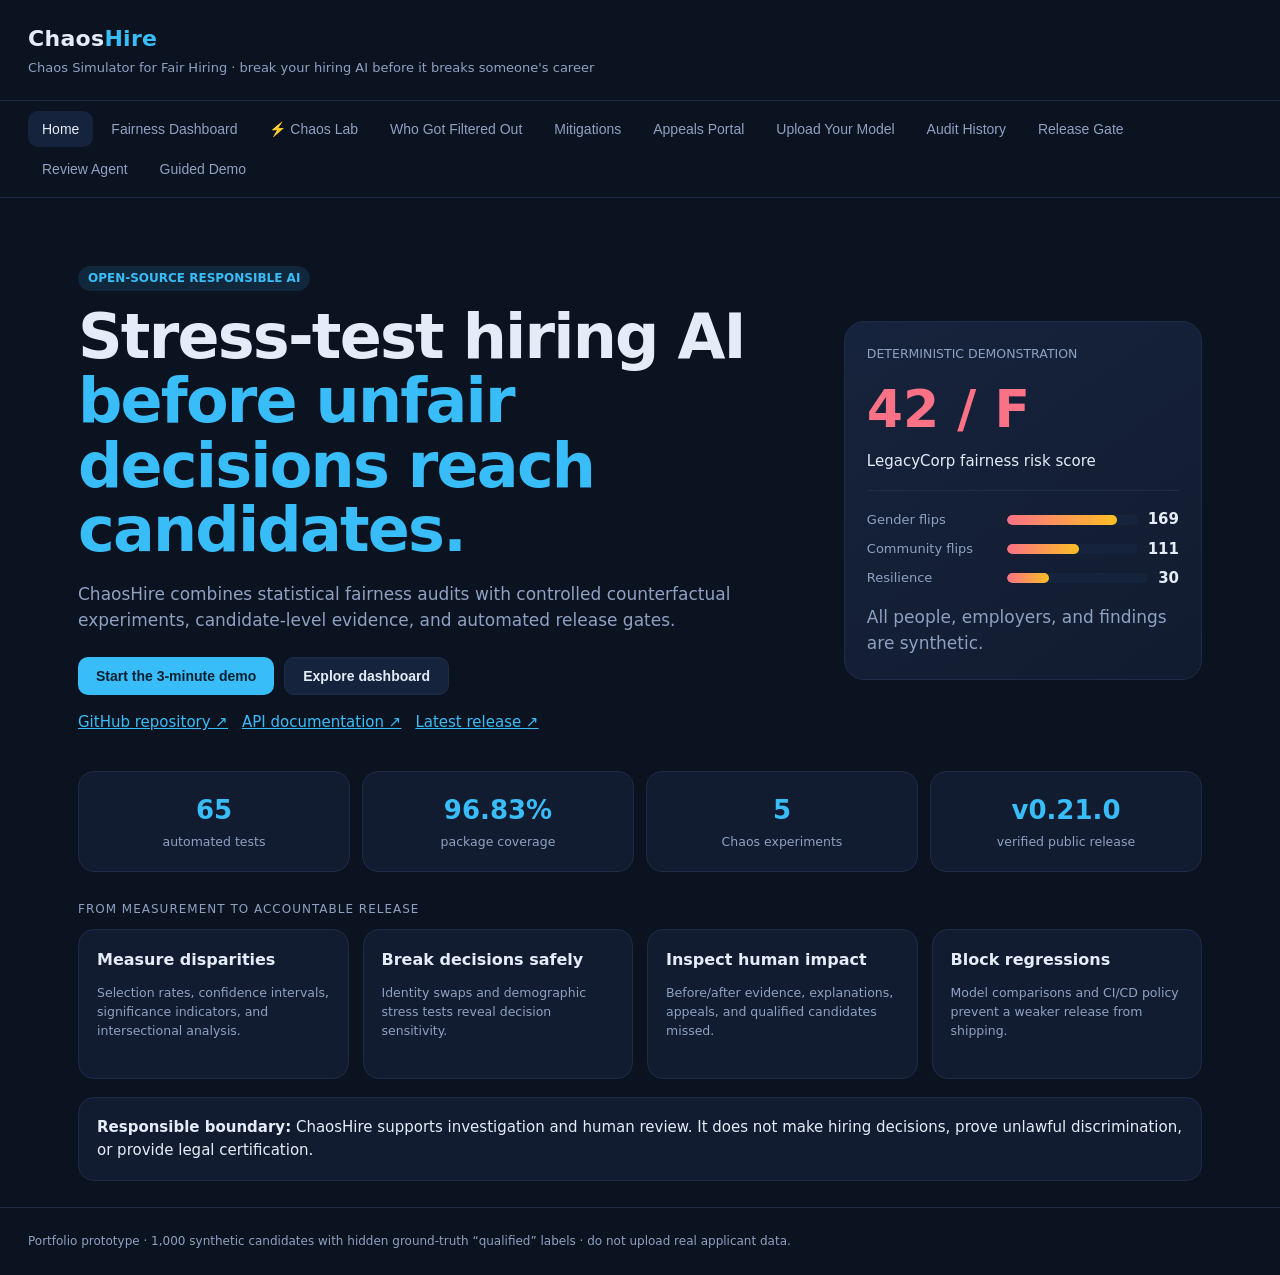
==== commit 57d674a5: "fix: update Home metrics with selected model" ====
--- a/index.html
+++ b/index.html
@@ -87,14 +87,14 @@
     <h1>Chaos<span>Hire</span></h1>
     <div class="tag">Chaos Simulator for Fair Hiring · break your hiring AI before it breaks someone's career</div>
   </div>
-  <div class="modelsel" id="modelsel"></div>
+  <div class="modelsel" id="modelsel" aria-label="Audit model selector"></div>
 </header>
 <nav id="tabs" aria-label="Product sections"></nav>
 <main id="main" tabindex="-1">
   <section id="tab-welcome">
     <div class="hero">
       <div><span class="chip info">OPEN-SOURCE RESPONSIBLE AI</span><h2 style="margin-top:14px">Stress-test hiring AI <span>before unfair decisions reach candidates.</span></h2><p>ChaosHire combines statistical fairness audits with controlled counterfactual experiments, candidate-level evidence, and automated release gates.</p><div class="hero-actions"><button class="btn" id="startdemo">Start the 3-minute demo</button><button class="btn ghost" id="exploredashboard">Explore dashboard</button></div><div class="linkrow"><a href="https://github.com/dommetipavan26-tech/chaoshire" target="_blank" rel="noreferrer">GitHub repository ↗</a><a href="/docs" target="_blank">API documentation ↗</a><a href="https://github.com/dommetipavan26-tech/chaoshire/releases/latest" target="_blank" rel="noreferrer">Latest release ↗</a></div></div>
-      <aside class="hero-panel"><div class="dim">DETERMINISTIC DEMONSTRATION</div><div style="font-size:52px;font-weight:800;color:var(--rose);margin-top:6px">42 / F</div><div>LegacyCorp technical fairness risk score</div><hr style="border:0;border-top:1px solid var(--line);margin:17px 0"><div class="grow"><span class="lbl">Gender flips</span><div class="bar badbar"><i style="width:84.5%"></i></div><b>169</b></div><div class="grow"><span class="lbl">Community flips</span><div class="bar badbar"><i style="width:55.5%"></i></div><b>111</b></div><div class="grow"><span class="lbl">Resilience</span><div class="bar badbar"><i style="width:30%"></i></div><b>30</b></div><p class="dim" style="margin-top:14px">All people, employers, and findings are synthetic.</p></aside>
+      <aside class="hero-panel" aria-live="polite"><div class="dim">DETERMINISTIC DEMONSTRATION</div><div id="home-score" style="font-size:52px;font-weight:800;color:var(--rose);margin-top:6px">42 / F</div><div id="home-model">LegacyCorp fairness risk score</div><hr style="border:0;border-top:1px solid var(--line);margin:17px 0"><div class="grow"><span class="lbl">Gender flips</span><div class="bar badbar" id="home-gender-bar"><i style="width:84.5%"></i></div><b id="home-gender">169</b></div><div class="grow"><span class="lbl">Community flips</span><div class="bar badbar" id="home-community-bar"><i style="width:55.5%"></i></div><b id="home-community">111</b></div><div class="grow"><span class="lbl">Resilience</span><div class="bar badbar" id="home-resilience-bar"><i style="width:30%"></i></div><b id="home-resilience">30</b></div><p class="dim" style="margin-top:14px">All people, employers, and findings are synthetic.</p></aside>
     </div>
     <div class="proof"><div class="card"><b>65</b><span class="dim">automated tests</span></div><div class="card"><b>96.83%</b><span class="dim">package coverage</span></div><div class="card"><b>5</b><span class="dim">Chaos experiments</span></div><div class="card"><b>v0.21.0</b><span class="dim">verified public release</span></div></div>
     <div class="kicker">From measurement to accountable release</div><div class="grid g4"><article class="card feature-card"><h3>Measure disparities</h3><p class="dim">Selection rates, confidence intervals, significance indicators, and intersectional analysis.</p></article><article class="card feature-card"><h3>Break decisions safely</h3><p class="dim">Identity swaps and demographic stress tests reveal decision sensitivity.</p></article><article class="card feature-card"><h3>Inspect human impact</h3><p class="dim">Before/after evidence, explanations, appeals, and qualified candidates missed.</p></article><article class="card feature-card"><h3>Block regressions</h3><p class="dim">Model comparisons and CI/CD policy prevent a weaker release from shipping.</p></article></div>
@@ -143,12 +143,23 @@
 $('#tabs').addEventListener('click',e=>{const b=e.target.closest('button');if(b)showTab(b.dataset.t);});
 $('#tab-welcome').addEventListener('click',e=>{if(e.target.id==='startdemo')showTab('demo');if(e.target.id==='exploredashboard')showTab('overview');});
 
+const HOME_MODELS={
+  legacy:{name:'LegacyCorp',score:'42 / F',grade:'F',gender:169,genderWidth:84.5,community:111,communityWidth:55.5,resilience:30},
+  fair:{name:'MeritFirst',score:'86 / B',grade:'B',gender:0,genderWidth:0,community:0,communityWidth:0,resilience:100}
+};
+function renderHomeModel(){
+  const d=HOME_MODELS[MODEL], risky=MODEL==='legacy';
+  $('#home-score').textContent=d.score;$('#home-score').style.color=gradeColor(d.grade);
+  $('#home-model').textContent=`${d.name} fairness risk score`;
+  $('#home-gender').textContent=d.gender;$('#home-community').textContent=d.community;$('#home-resilience').textContent=d.resilience;
+  [['#home-gender-bar',d.genderWidth],['#home-community-bar',d.communityWidth],['#home-resilience-bar',d.resilience]].forEach(([id,width])=>{const bar=$(id);bar.classList.toggle('badbar',risky);bar.querySelector('i').style.width=width+'%';});
+}
 function renderModelSel(){
   $('#modelsel').innerHTML=META.models.map(m=>
-    `<button class="mbtn ${m.id===MODEL?'on':''}" data-m="${m.id}"><b>${m.title}</b><br><span style="font-size:11px">${m.blurb}</span></button>`).join('');
-}
-$('#modelsel').addEventListener('click',e=>{const b=e.target.closest('button');if(!b)return;MODEL=b.dataset.m;renderModelSel();
-  showTab('overview');loadOverview();$('#tab-chaos').innerHTML=chaosIntro();$('#tab-filtered').innerHTML='<p class="dim">Open this tab to load…</p>';$('#tab-mitigations').innerHTML=mitHTML();});
+    `<button class="mbtn ${m.id===MODEL?'on':''}" data-m="${m.id}" aria-pressed="${m.id===MODEL}"><b>${m.title}</b><br><span style="font-size:11px">${m.blurb}</span></button>`).join('');
+}
+$('#modelsel').addEventListener('click',e=>{const b=e.target.closest('button');if(!b)return;MODEL=b.dataset.m;renderModelSel();renderHomeModel();
+  loadOverview();$('#tab-chaos').innerHTML=chaosIntro();$('#tab-filtered').innerHTML='<p class="dim">Open this tab to load…</p>';$('#tab-mitigations').innerHTML=mitHTML();});
 
 /* ---------------- OVERVIEW ---------------- */
 async function loadOverview(dataset='demo'){
@@ -443,7 +454,7 @@
 (async()=>{ 
   try{
     META=await jget('/api/meta');
-    renderModelSel();
+    renderModelSel();renderHomeModel();
     $('#sid').textContent=META.sample_ids.join(', ');
     $('#schema').textContent=META.schema;
     await loadOverview();
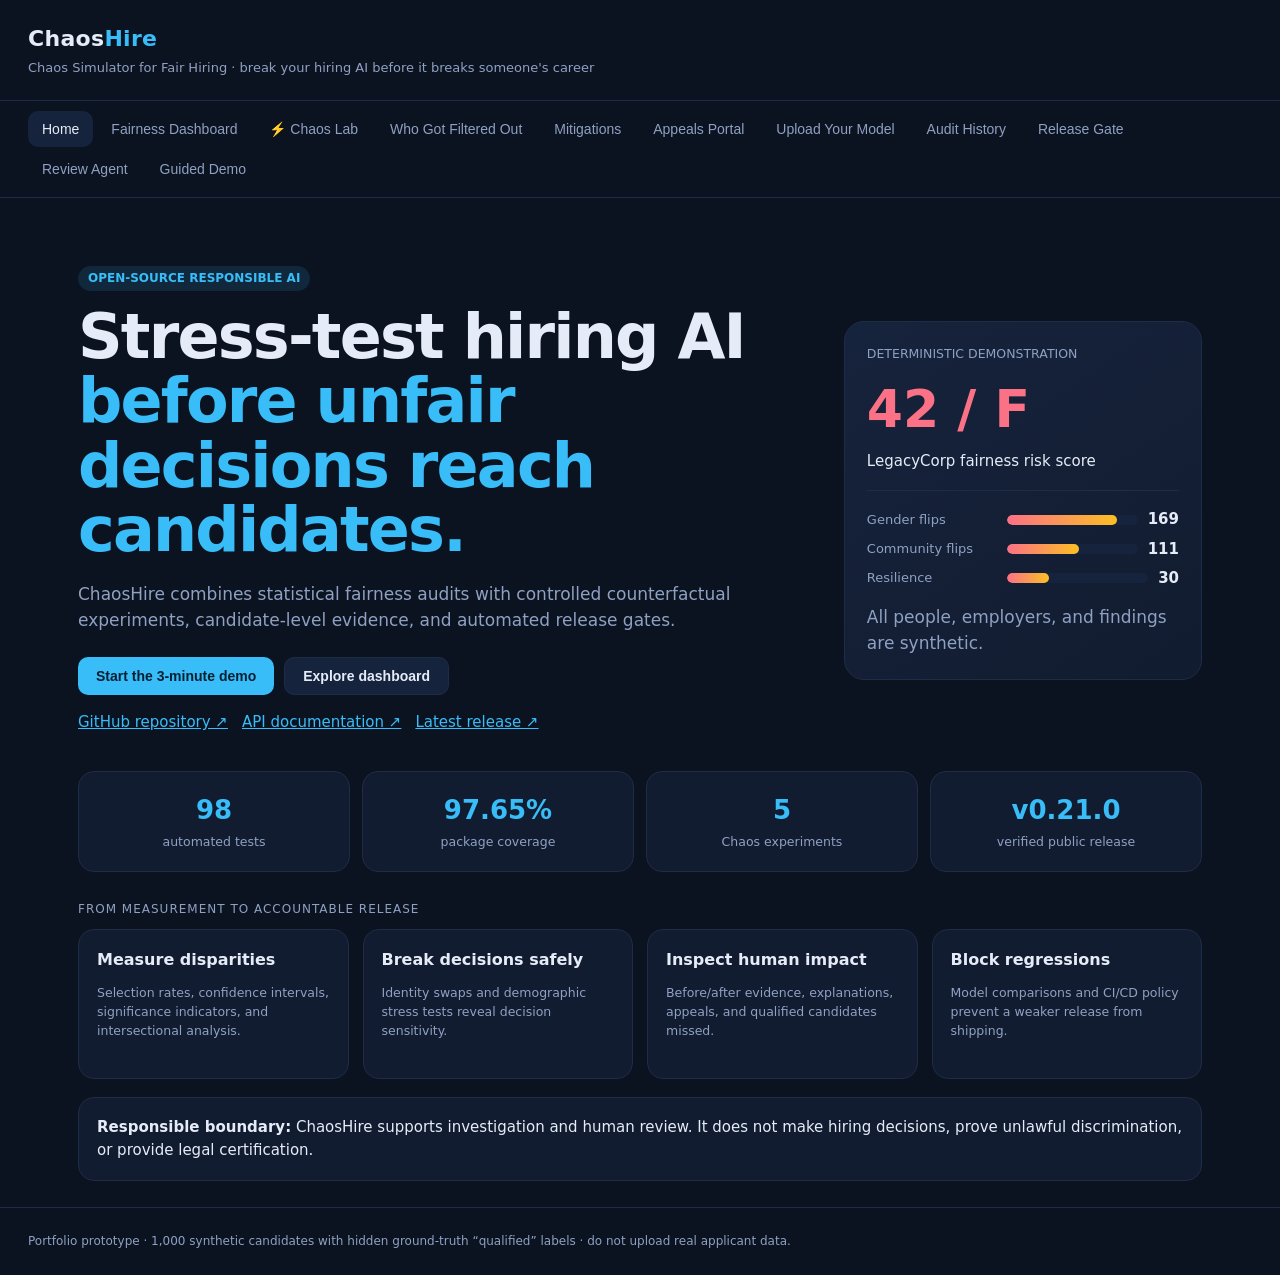
==== commit c9c97591: "fix: verification-driven hardening for v0.22.0 Closes every actionable finding from the 2026-09-13 f" ====
--- a/index.html
+++ b/index.html
@@ -5,6 +5,8 @@
 <meta name="viewport" content="width=device-width, initial-scale=1, viewport-fit=cover">
 <meta name="theme-color" content="#0b1220">
 <link rel="manifest" href="/manifest.webmanifest">
+<link rel="icon" type="image/png" sizes="192x192" href="/icons/icon-192.png">
+<link rel="apple-touch-icon" href="/icons/icon-192.png">
 <title>ChaosHire — Chaos Simulator for Fair Hiring</title>
 <style>
 :root{--bg:#0b1220;--card:#121c30;--card2:#16233c;--line:#1f2c48;--txt:#e5ecf8;--dim:#8fa1c2;
@@ -96,7 +98,7 @@
       <div><span class="chip info">OPEN-SOURCE RESPONSIBLE AI</span><h2 style="margin-top:14px">Stress-test hiring AI <span>before unfair decisions reach candidates.</span></h2><p>ChaosHire combines statistical fairness audits with controlled counterfactual experiments, candidate-level evidence, and automated release gates.</p><div class="hero-actions"><button class="btn" id="startdemo">Start the 3-minute demo</button><button class="btn ghost" id="exploredashboard">Explore dashboard</button></div><div class="linkrow"><a href="https://github.com/dommetipavan26-tech/chaoshire" target="_blank" rel="noreferrer">GitHub repository ↗</a><a href="/docs" target="_blank">API documentation ↗</a><a href="https://github.com/dommetipavan26-tech/chaoshire/releases/latest" target="_blank" rel="noreferrer">Latest release ↗</a></div></div>
       <aside class="hero-panel" aria-live="polite"><div class="dim">DETERMINISTIC DEMONSTRATION</div><div id="home-score" style="font-size:52px;font-weight:800;color:var(--rose);margin-top:6px">42 / F</div><div id="home-model">LegacyCorp fairness risk score</div><hr style="border:0;border-top:1px solid var(--line);margin:17px 0"><div class="grow"><span class="lbl">Gender flips</span><div class="bar badbar" id="home-gender-bar"><i style="width:84.5%"></i></div><b id="home-gender">169</b></div><div class="grow"><span class="lbl">Community flips</span><div class="bar badbar" id="home-community-bar"><i style="width:55.5%"></i></div><b id="home-community">111</b></div><div class="grow"><span class="lbl">Resilience</span><div class="bar badbar" id="home-resilience-bar"><i style="width:30%"></i></div><b id="home-resilience">30</b></div><p class="dim" style="margin-top:14px">All people, employers, and findings are synthetic.</p></aside>
     </div>
-    <div class="proof"><div class="card"><b>65</b><span class="dim">automated tests</span></div><div class="card"><b>96.83%</b><span class="dim">package coverage</span></div><div class="card"><b>5</b><span class="dim">Chaos experiments</span></div><div class="card"><b>v0.21.0</b><span class="dim">verified public release</span></div></div>
+    <div class="proof"><div class="card"><b>98</b><span class="dim">automated tests</span></div><div class="card"><b>97.65%</b><span class="dim">package coverage</span></div><div class="card"><b>5</b><span class="dim">Chaos experiments</span></div><div class="card"><b>v0.21.0</b><span class="dim">verified public release</span></div></div>
     <div class="kicker">From measurement to accountable release</div><div class="grid g4"><article class="card feature-card"><h3>Measure disparities</h3><p class="dim">Selection rates, confidence intervals, significance indicators, and intersectional analysis.</p></article><article class="card feature-card"><h3>Break decisions safely</h3><p class="dim">Identity swaps and demographic stress tests reveal decision sensitivity.</p></article><article class="card feature-card"><h3>Inspect human impact</h3><p class="dim">Before/after evidence, explanations, appeals, and qualified candidates missed.</p></article><article class="card feature-card"><h3>Block regressions</h3><p class="dim">Model comparisons and CI/CD policy prevent a weaker release from shipping.</p></article></div>
     <div class="card" style="margin-top:18px"><b>Responsible boundary:</b> ChaosHire supports investigation and human review. It does not make hiring decisions, prove unlawful discrimination, or provide legal certification.</div>
   </section>
@@ -166,11 +168,12 @@
   const a=await jget(`/api/audit?model=${MODEL}&dataset=${dataset}`);
   const s=$('#tab-overview');
   if(a.error){s.innerHTML=`<div class="err">${esc(a.error)}</div>`;return;}
-  const c=a.certificate, col=gradeColor(c.grade);
-  const ring=`<div class="grade-ring" style="background:conic-gradient(${col} ${c.total*3.6}deg, var(--card2) 0)">
+  const c=a.certificate, col=gradeColor(c.grade), assessable=c.assessable!==false;
+  const ring=`<div class="grade-ring" style="background:conic-gradient(${col} ${assessable?c.total*3.6:0}deg, var(--card2) 0)">
     <div style="width:96px;height:96px;border-radius:50%;background:var(--card);display:flex;flex-direction:column;align-items:center;justify-content:center">
-    <b style="color:${col}">${c.total}</b><small>Grade ${c.grade}</small></div></div>`;
-  let html=`<div class="grid g4">
+    <b style="color:${col}">${assessable?c.total:'N/A'}</b><small>${assessable?`Grade ${c.grade}`:'Not assessable'}</small></div></div>`;
+  let html=assessable?'':`<div class="err" style="margin-bottom:14px">Fairness risk score not assessable: ${(c.reasons||[]).map(esc).join(' ')} The group metrics below are shown for inspection only.</div>`;
+  html+=`<div class="grid g4">
     <div class="card"><h3>Candidates</h3><div class="stat-num">${a.stats.candidates}</div><div class="dim">in audit pool</div></div>
     <div class="card"><h3>Accepted</h3><div class="stat-num">${a.stats.accepted} <span class="dim" style="font-size:14px">(${pc(a.stats.accept_rate)})</span></div><div class="dim">overall selection rate</div></div>
     <div class="card"><h3>Ground truth</h3><div class="stat-num">${a.stats.qualified_share!==null?pc(a.stats.qualified_share):'n/a'}</div><div class="dim">truly qualified (hidden from model)</div></div>
@@ -179,9 +182,9 @@
       <div class="dim">Fairness Risk Score</div></div></div></div>`;
   html+=`<div class="kicker">Group fairness metrics</div><div class="grid g2">`;
   for(const at of a.attributes){
-    html+=`<div class="card"><h3>${attrTitle[at.attribute]||at.attribute}</h3>`;
+    html+=`<div class="card"><h3>${esc(attrTitle[at.attribute]||at.attribute)}</h3>`;
     for(const g of at.groups){
-      html+=`<div class="grow"><span class="lbl">${glabel(at.attribute,g.group)}${g.low_n?' <span class="dim" title="Small sample — interpret with caution">⚠</span>':''}</span>
+      html+=`<div class="grow"><span class="lbl">${esc(glabel(at.attribute,g.group))}${g.low_n?' <span class="dim" title="Small sample — interpret with caution">⚠</span>':''}</span>
         <div class="bar"><i style="width:${g.selection_rate*100}%"></i></div>
         <span class="val">${pc(g.selection_rate)}</span></div>`;
     }
@@ -189,7 +192,7 @@
       ${chipFor(at.di_pass,'DI '+at.disparate_impact)}
       ${chipFor(at.parity_pass,'ΔParity '+at.parity_gap)}
       ${chipFor(at.eq_pass,at.eq_opp_gap===null?'ΔEqOpp':'ΔEqOpp '+at.eq_opp_gap)}</div>
-      <div class="dim" style="margin-top:8px">${at.groups.map(g=>`${glabel(at.attribute,g.group)}: ${g.selected}/${g.n} selected · 95% CI ${pc(g.selection_rate_ci.low)}–${pc(g.selection_rate_ci.high)}${g.tpr!==null?`, TPR ${pc(g.tpr)}`:''}`).join('<br>')}</div>
+      <div class="dim" style="margin-top:8px">${at.groups.map(g=>`${esc(glabel(at.attribute,g.group))}: ${g.selected}/${g.n} selected · 95% CI ${pc(g.selection_rate_ci.low)}–${pc(g.selection_rate_ci.high)}${g.tpr!==null?`, TPR ${pc(g.tpr)}`:''}`).join('<br>')}</div>
       ${at.statistical_test?`<div class="dim" style="margin-top:8px;padding-top:8px;border-top:1px solid var(--line)">Highest vs lowest selection rate: <b style="color:${at.statistical_test.significant_at_0_05?'var(--rose)':'var(--green)'}">${pval(at.statistical_test.p_value)} · ${at.statistical_test.significant_at_0_05?'statistically significant':'not significant'}</b><br>Exploratory two-proportion test; formal studies should correct for multiple comparisons.</div>`:''}
       </div>`;
   }
@@ -273,17 +276,19 @@
 $('#tab-mitigations').addEventListener('click',async e=>{
   if(e.target.id!=='applymit')return;
   const sel=[...document.querySelectorAll('.mit-check:checked')].map(x=>x.value);
+  const o=$('#mitout');
+  if(!sel.length){o.innerHTML='<div class="err">Select at least one mitigation strategy.</div>';return;}
   const r=await jpost('/api/mitigate',{strategies:sel});
-  const o=$('#mitout');
-  if(r.error){o.innerHTML=`<div class="err">${esc(r.error)}</div>`;return;}
-  const b=r.before,a=r.after.certificate;
+  const problem=r.error||(r.detail?'Validation error: '+JSON.stringify(r.detail):null);
+  if(problem){o.innerHTML=`<div class="err">${esc(problem)}</div>`;return;}
+  const b=r.before.certificate,a=r.after.certificate;
   o.innerHTML=`<div class="card" style="background:var(--card2)"><h3>Result</h3>
     ${r.applied.map(x=>`<div class="grow" style="margin:4px 0"><span class="chip ok">applied</span><span style="font-size:13.5px">${x}</span></div>`).join('')}
     <div class="grow" style="margin-top:12px"><span class="lbl" style="width:auto">Fairness Risk Score</span>
     <b style="color:${gradeColor(b.grade)}">${b.total} (${b.grade})</b><span class="dim">→</span>
     <b style="color:${gradeColor(a.grade)};font-size:22px">${a.total} (${a.grade})</b></div></div>
-    <div class="grid g2" style="margin-top:14px">${r.after.attributes.map(at=>`<div class="card"><h3>${attrTitle[at.attribute]||at.attribute}</h3>
-      ${at.groups.map(g=>`<div class="grow"><span class="lbl">${glabel(at.attribute,g.group)}</span><div class="bar"><i style="width:${g.selection_rate*100}%"></i></div><span class="val">${pc(g.selection_rate)}</span></div>`).join('')}
+    <div class="grid g2" style="margin-top:14px">${r.after.attributes.map(at=>`<div class="card"><h3>${esc(attrTitle[at.attribute]||at.attribute)}</h3>
+      ${at.groups.map(g=>`<div class="grow"><span class="lbl">${esc(glabel(at.attribute,g.group))}</span><div class="bar"><i style="width:${g.selection_rate*100}%"></i></div><span class="val">${pc(g.selection_rate)}</span></div>`).join('')}
       <div style="margin-top:8px;display:flex;gap:8px;flex-wrap:wrap">${chipFor(at.di_pass,'DI '+at.disparate_impact)}${chipFor(at.parity_pass,'ΔParity '+at.parity_gap)}${chipFor(at.eq_pass,at.eq_opp_gap===null?'ΔEqOpp':'ΔEqOpp '+at.eq_opp_gap)}</div></div>`).join('')}</div>`;
 });
 
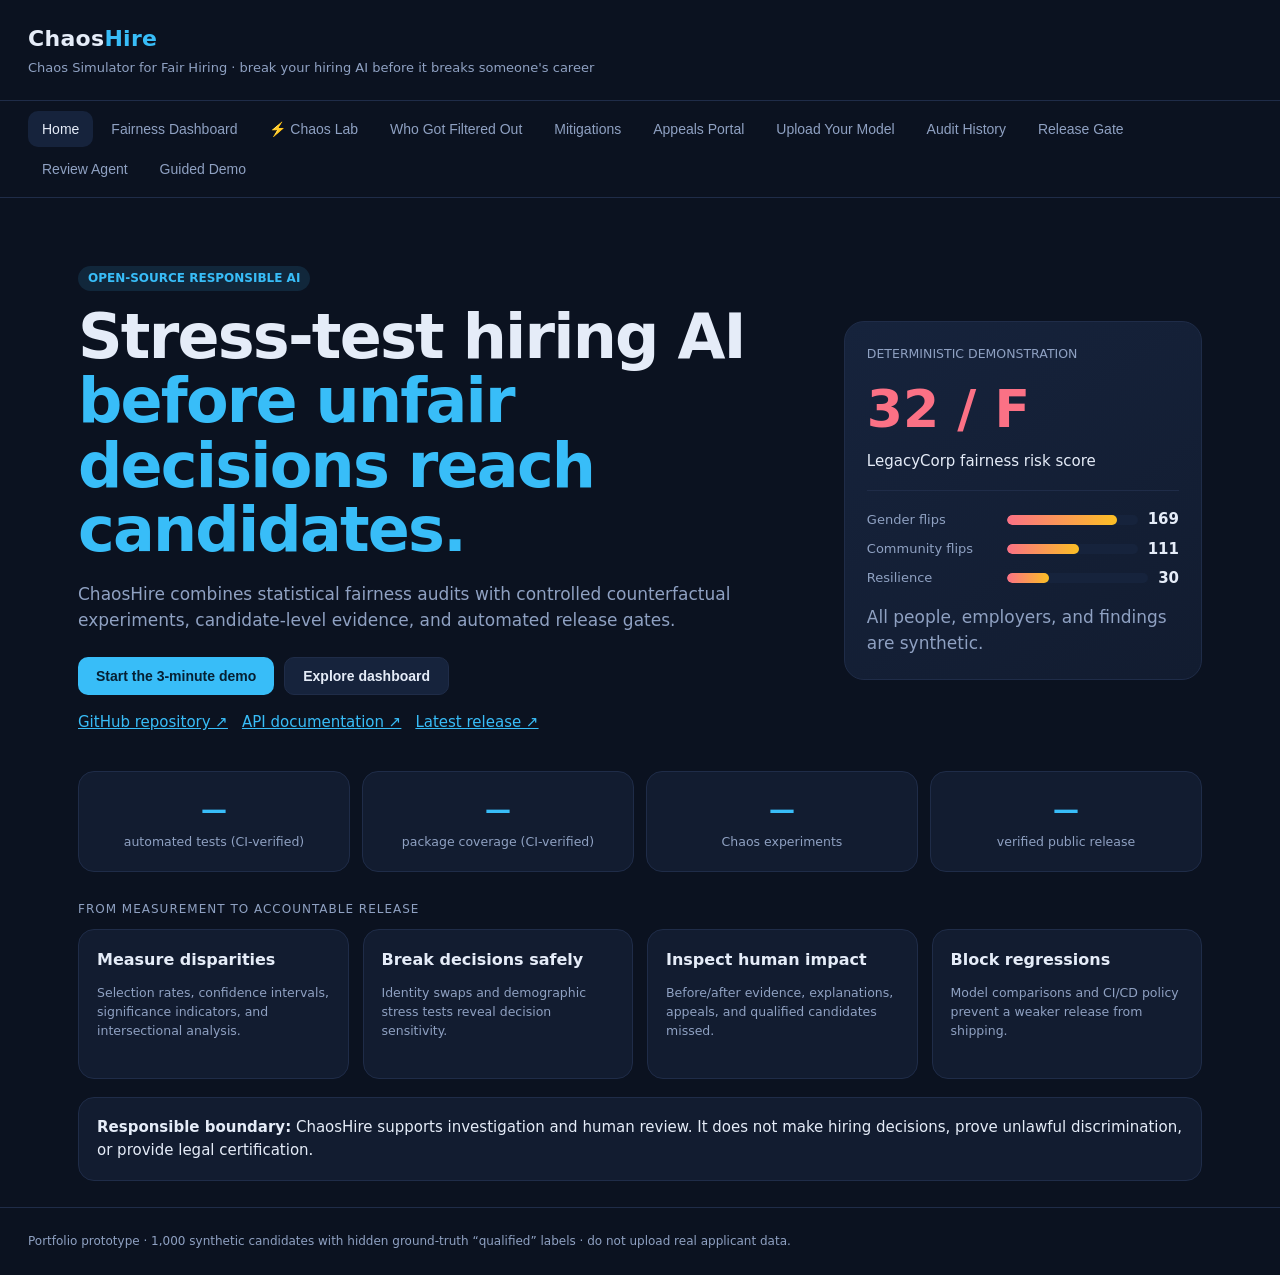
==== commit 03a88cc4: "v0.23.0: remediate the five red-flag review findings Fixes the five items from an external review of" ====
--- a/index.html
+++ b/index.html
@@ -96,9 +96,9 @@
   <section id="tab-welcome">
     <div class="hero">
       <div><span class="chip info">OPEN-SOURCE RESPONSIBLE AI</span><h2 style="margin-top:14px">Stress-test hiring AI <span>before unfair decisions reach candidates.</span></h2><p>ChaosHire combines statistical fairness audits with controlled counterfactual experiments, candidate-level evidence, and automated release gates.</p><div class="hero-actions"><button class="btn" id="startdemo">Start the 3-minute demo</button><button class="btn ghost" id="exploredashboard">Explore dashboard</button></div><div class="linkrow"><a href="https://github.com/dommetipavan26-tech/chaoshire" target="_blank" rel="noreferrer">GitHub repository ↗</a><a href="/docs" target="_blank">API documentation ↗</a><a href="https://github.com/dommetipavan26-tech/chaoshire/releases/latest" target="_blank" rel="noreferrer">Latest release ↗</a></div></div>
-      <aside class="hero-panel" aria-live="polite"><div class="dim">DETERMINISTIC DEMONSTRATION</div><div id="home-score" style="font-size:52px;font-weight:800;color:var(--rose);margin-top:6px">42 / F</div><div id="home-model">LegacyCorp fairness risk score</div><hr style="border:0;border-top:1px solid var(--line);margin:17px 0"><div class="grow"><span class="lbl">Gender flips</span><div class="bar badbar" id="home-gender-bar"><i style="width:84.5%"></i></div><b id="home-gender">169</b></div><div class="grow"><span class="lbl">Community flips</span><div class="bar badbar" id="home-community-bar"><i style="width:55.5%"></i></div><b id="home-community">111</b></div><div class="grow"><span class="lbl">Resilience</span><div class="bar badbar" id="home-resilience-bar"><i style="width:30%"></i></div><b id="home-resilience">30</b></div><p class="dim" style="margin-top:14px">All people, employers, and findings are synthetic.</p></aside>
+      <aside class="hero-panel" aria-live="polite"><div class="dim">DETERMINISTIC DEMONSTRATION</div><div id="home-score" style="font-size:52px;font-weight:800;color:var(--rose);margin-top:6px">32 / F</div><div id="home-model">LegacyCorp fairness risk score</div><hr style="border:0;border-top:1px solid var(--line);margin:17px 0"><div class="grow"><span class="lbl">Gender flips</span><div class="bar badbar" id="home-gender-bar"><i style="width:84.5%"></i></div><b id="home-gender">169</b></div><div class="grow"><span class="lbl">Community flips</span><div class="bar badbar" id="home-community-bar"><i style="width:55.5%"></i></div><b id="home-community">111</b></div><div class="grow"><span class="lbl">Resilience</span><div class="bar badbar" id="home-resilience-bar"><i style="width:30%"></i></div><b id="home-resilience">30</b></div><p class="dim" style="margin-top:14px">All people, employers, and findings are synthetic.</p></aside>
     </div>
-    <div class="proof"><div class="card"><b>98</b><span class="dim">automated tests</span></div><div class="card"><b>97.65%</b><span class="dim">package coverage</span></div><div class="card"><b>5</b><span class="dim">Chaos experiments</span></div><div class="card"><b>v0.21.0</b><span class="dim">verified public release</span></div></div>
+    <div class="proof" id="proof"><div class="card"><b id="proof-tests">—</b><span class="dim">automated tests (CI-verified)</span></div><div class="card"><b id="proof-coverage">—</b><span class="dim">package coverage (CI-verified)</span></div><div class="card"><b id="proof-experiments">—</b><span class="dim">Chaos experiments</span></div><div class="card"><b id="proof-version">—</b><span class="dim">verified public release</span></div></div>
     <div class="kicker">From measurement to accountable release</div><div class="grid g4"><article class="card feature-card"><h3>Measure disparities</h3><p class="dim">Selection rates, confidence intervals, significance indicators, and intersectional analysis.</p></article><article class="card feature-card"><h3>Break decisions safely</h3><p class="dim">Identity swaps and demographic stress tests reveal decision sensitivity.</p></article><article class="card feature-card"><h3>Inspect human impact</h3><p class="dim">Before/after evidence, explanations, appeals, and qualified candidates missed.</p></article><article class="card feature-card"><h3>Block regressions</h3><p class="dim">Model comparisons and CI/CD policy prevent a weaker release from shipping.</p></article></div>
     <div class="card" style="margin-top:18px"><b>Responsible boundary:</b> ChaosHire supports investigation and human review. It does not make hiring decisions, prove unlawful discrimination, or provide legal certification.</div>
   </section>
@@ -115,23 +115,35 @@
 </main>
 <footer>Portfolio prototype · 1,000 synthetic candidates with hidden ground-truth “qualified” labels · do not upload real applicant data.</footer>
 <script>
-let META=null, MODEL='legacy';
+let META=null, MODEL='legacy', LAST_UPLOAD=null;
 const $=s=>document.querySelector(s);
-const jget=async(u)=>{let err;for(let i=0;i<4;i++){try{const r=await fetch(u);if(r.ok)return r.json();err=new Error('HTTP '+r.status);}catch(e){err=e;}await new Promise(s=>setTimeout(s,1400*(i+1)));}throw err;};
-const jpost=async(u,b)=>{const r=await fetch(u,{method:'POST',headers:{'Content-Type':'application/json'},body:JSON.stringify(b)});return r.json();};
+const jget=async(u)=>{let err;for(let i=0;i<4;i++){try{const r=await fetch(u);if(r.ok)return r.json();
+  // A 4xx is the server explaining itself, not a transient failure: return the
+  // body immediately instead of retrying for ~14s before showing the message.
+  if(r.status<500){try{return await r.json();}catch(_){return {error:'HTTP '+r.status};}}
+  err=new Error('HTTP '+r.status);}catch(e){if(e instanceof SyntaxError)return {error:'Unexpected response from the server.'};err=e;}
+  if(i===3)break;await new Promise(s=>setTimeout(s,1400*(i+1)));}throw err;};
+const jpost=async(u,b)=>{const r=await fetch(u,{method:'POST',headers:{'Content-Type':'application/json'},body:JSON.stringify(b)});try{return await r.json();}catch(_){return {error:'HTTP '+r.status};}};
+// One place that turns any FastAPI/pydantic/service error shape into a string.
+const problemOf=r=>r&&(r.error||(r.detail?(typeof r.detail==='string'?r.detail:Array.isArray(r.detail)?r.detail.map(d=>d.msg||JSON.stringify(d)).join('; '):JSON.stringify(r.detail)):null));
 const pc=x=>(x*100).toFixed(1)+'%';
 const pval=x=>x<.0001?'p < 0.0001':`p = ${Number(x).toFixed(4)}`;
-const esc=s=>String(s).replace(/[&<>]/g,c=>({'&':'&amp;','<':'&lt;','>':'&gt;'}[c]));
+// Escapes the five characters that matter in BOTH text and attribute contexts.
+// Attribute values in this page are double-quoted, so an unescaped '"' used to
+// break straight out of e.g. title="${esc(g.group)}" on the intersections card,
+// where g.group is built from uploaded CSV cell values. The nonce-based CSP no
+// longer allows 'unsafe-inline', so this is defence in depth, not the only wall.
+const esc=s=>String(s??'').replace(/[&<>"'`]/g,c=>({'&':'&amp;','<':'&lt;','>':'&gt;','"':'&quot;',"'":'&#39;','`':'&#96;'}[c]));
 const gchar={M:'Male',F:'Female',NB:'Non-binary'},geth={G1:'Community A',G2:'Community B',G3:'Community C'};
 const attrTitle={gender:'Gender',ethnicity:'Ethnicity / Community',age_band:'Age band'};
 const glabel=(a,v)=>a==='gender'?(gchar[v]||v):a==='ethnicity'?(geth[v]||v):v;
 const chipFor=(ok,label)=>ok===null?`<span class="chip warn">${label}: n/a</span>`:`<span class="chip ${ok?'ok':'bad'}">${label}</span>`;
 const gradeColor=g=>({A:'var(--green)',B:'var(--green)',C:'var(--amber)',D:'var(--amber)',F:'var(--rose)'}[g]||'var(--txt)');
-const vChip=v=>`<span class="chip ${v==='PASS'?'ok':v==='WARN'?'warn':'bad'}">${v}</span>`;
+const vChip=v=>`<span class="chip ${v==='PASS'?'ok':v==='WARN'?'warn':'bad'}">${esc(v)}</span>`;
 
 const TABS=[['welcome','Home'],['overview','Fairness Dashboard'],['chaos','⚡ Chaos Lab'],['filtered','Who Got Filtered Out'],
   ['mitigations','Mitigations'],['appeals','Appeals Portal'],['upload','Upload Your Model'],['history','Audit History'],['compare','Release Gate'],['agent','Review Agent'],['demo','Guided Demo']];
-$('#tabs').innerHTML=TABS.map(([id,l],i)=>`<button data-t="${id}" class="${i===0?'on':''}" aria-current="${i===0?'page':'false'}">${l}</button>`).join('');
+$('#tabs').innerHTML=TABS.map(([id,l],i)=>`<button data-t="${esc(id)}" class="${i===0?'on':''}" aria-current="${i===0?'page':'false'}">${esc(l)}</button>`).join('');
 function showTab(id){
   document.querySelectorAll('nav button').forEach(x=>{const on=x.dataset.t===id;x.classList.toggle('on',on);x.setAttribute('aria-current',on?'page':'false');});
   TABS.forEach(([tab])=>$('#tab-'+tab).classList.toggle('hidden',tab!==id));
@@ -145,9 +157,12 @@
 $('#tabs').addEventListener('click',e=>{const b=e.target.closest('button');if(b)showTab(b.dataset.t);});
 $('#tab-welcome').addEventListener('click',e=>{if(e.target.id==='startdemo')showTab('demo');if(e.target.id==='exploredashboard')showTab('overview');});
 
+// Deterministic fixture results, mirrored by tests/test_metrics.py and
+// tests/test_trained_model.py. If these drift, the tests fail first.
 const HOME_MODELS={
-  legacy:{name:'LegacyCorp',score:'42 / F',grade:'F',gender:169,genderWidth:84.5,community:111,communityWidth:55.5,resilience:30},
-  fair:{name:'MeritFirst',score:'86 / B',grade:'B',gender:0,genderWidth:0,community:0,communityWidth:0,resilience:100}
+  legacy:{name:'LegacyCorp',score:'32 / F',grade:'F',gender:169,genderWidth:84.5,community:111,communityWidth:55.5,resilience:30},
+  fair:{name:'MeritFirst',score:'84 / B',grade:'B',gender:0,genderWidth:0,community:0,communityWidth:0,resilience:100},
+  trained:{name:'TalentFit',score:'66 / C',grade:'C',gender:0,genderWidth:0,community:0,communityWidth:0,resilience:100}
 };
 function renderHomeModel(){
   const d=HOME_MODELS[MODEL], risky=MODEL==='legacy';
@@ -158,28 +173,41 @@
 }
 function renderModelSel(){
   $('#modelsel').innerHTML=META.models.map(m=>
-    `<button class="mbtn ${m.id===MODEL?'on':''}" data-m="${m.id}" aria-pressed="${m.id===MODEL}"><b>${m.title}</b><br><span style="font-size:11px">${m.blurb}</span></button>`).join('');
+    `<button class="mbtn ${m.id===MODEL?'on':''}" data-m="${esc(m.id)}" aria-pressed="${m.id===MODEL}"><b>${esc(m.title)}</b><br><span style="font-size:11px">${esc(m.blurb)}</span></button>`).join('');
 }
 $('#modelsel').addEventListener('click',e=>{const b=e.target.closest('button');if(!b)return;MODEL=b.dataset.m;renderModelSel();renderHomeModel();
   loadOverview();$('#tab-chaos').innerHTML=chaosIntro();$('#tab-filtered').innerHTML='<p class="dim">Open this tab to load…</p>';$('#tab-mitigations').innerHTML=mitHTML();});
 
 /* ---------------- OVERVIEW ---------------- */
 async function loadOverview(dataset='demo'){
-  const a=await jget(`/api/audit?model=${MODEL}&dataset=${dataset}`);
+  // An unauthenticated upload is returned to the uploader and never published to
+  // the shared slot, so render it from the response the page already holds.
+  const a=(dataset==='uploaded'&&LAST_UPLOAD)?LAST_UPLOAD:await jget(`/api/audit?model=${encodeURIComponent(MODEL)}&dataset=${encodeURIComponent(dataset)}`);
   const s=$('#tab-overview');
   if(a.error){s.innerHTML=`<div class="err">${esc(a.error)}</div>`;return;}
   const c=a.certificate, col=gradeColor(c.grade), assessable=c.assessable!==false;
+  const fullBasis=c.comparable_with_full_basis!==false;
   const ring=`<div class="grade-ring" style="background:conic-gradient(${col} ${assessable?c.total*3.6:0}deg, var(--card2) 0)">
     <div style="width:96px;height:96px;border-radius:50%;background:var(--card);display:flex;flex-direction:column;align-items:center;justify-content:center">
-    <b style="color:${col}">${assessable?c.total:'N/A'}</b><small>${assessable?`Grade ${c.grade}`:'Not assessable'}</small></div></div>`;
+    <b style="color:${col}">${assessable?c.total:'N/A'}</b><small>${assessable?`Grade ${esc(c.grade)}`:'Not assessable'}</small></div></div>`;
+  // Scores measured without ground-truth labels rest on strictly less evidence.
+  // Say so next to the grade instead of letting two bases look interchangeable.
+  const basisChip=assessable?`<span class="chip ${fullBasis?'ok':'warn'}" title="${esc(c.basis_note||'')}">${fullBasis?'full basis':'selection-rate basis only'}</span>`:'';
+  const componentRows=(c.components||[]).map(x=>`<div class="grow"><span class="lbl" style="width:auto;flex:1">${esc(x.label)}</span><span class="val">${x.pts}/${x.max}</span></div>`).join('')
+    +(c.unmeasured_components||[]).map(x=>`<div class="grow"><span class="lbl" style="width:auto;flex:1" title="${esc(x.reason||'')}">${esc(x.label)} ⚠</span><span class="val">n/a</span></div>`).join('');
   let html=assessable?'':`<div class="err" style="margin-bottom:14px">Fairness risk score not assessable: ${(c.reasons||[]).map(esc).join(' ')} The group metrics below are shown for inspection only.</div>`;
+  if(assessable&&!fullBasis)html+=`<div class="err" style="margin-bottom:14px;color:var(--amber);border-color:rgba(251,191,36,.4);background:rgba(251,191,36,.08)">⚠ ${esc(c.basis_note||'')}</div>`;
   html+=`<div class="grid g4">
     <div class="card"><h3>Candidates</h3><div class="stat-num">${a.stats.candidates}</div><div class="dim">in audit pool</div></div>
     <div class="card"><h3>Accepted</h3><div class="stat-num">${a.stats.accepted} <span class="dim" style="font-size:14px">(${pc(a.stats.accept_rate)})</span></div><div class="dim">overall selection rate</div></div>
     <div class="card"><h3>Ground truth</h3><div class="stat-num">${a.stats.qualified_share!==null?pc(a.stats.qualified_share):'n/a'}</div><div class="dim">truly qualified (hidden from model)</div></div>
     <div class="card" style="display:flex;align-items:center;gap:14px">${ring}
-      <div style="flex:1">${c.components.map(x=>`<div class="grow"><span class="lbl" style="width:auto;flex:1">${x.label}</span><span class="val">${x.pts}/${x.max}</span></div>`).join('')}
-      <div class="dim">Fairness Risk Score</div></div></div></div>`;
+      <div style="flex:1">${componentRows}
+      <div class="dim">Fairness Risk Score · ${assessable?`${c.measured_points} of ${c.available_points} measurable points, normalised to ${c.scale||100}`:'not assessable'} ${basisChip}</div></div></div></div>`;
+  if(c.platform_disclosure){const d=c.platform_disclosure;
+    html+=`<div class="card" style="margin-top:14px"><h3>Platform capabilities — disclosed, not scored</h3>
+      <div class="dim" style="margin-bottom:8px">${esc(d.why_unscored)}</div>
+      ${d.capabilities.map(x=>`<div class="grow"><span class="chip info">unscored</span><span style="flex:1;font-size:13px"><b>${esc(x.label)}</b><br><span class="dim">${esc(x.available_for)}</span></span></div>`).join('')}</div>`;}
   html+=`<div class="kicker">Group fairness metrics</div><div class="grid g2">`;
   for(const at of a.attributes){
     html+=`<div class="card"><h3>${esc(attrTitle[at.attribute]||at.attribute)}</h3>`;
@@ -210,7 +238,7 @@
     html+='</div>';
   }
   html+=`<div class="dim" style="margin-top:14px">95% intervals use the Wilson method. Significance indicators are exploratory, not proof of causation. Thresholds — disparate impact ≥ 0.80 · parity gap ≤ 0.10 · equal-opportunity gap ≤ 0.10${MODEL==='legacy'?' · switch to <b>MeritFirst v2</b> (top right) to see a cleaner audit.':''}</div>
-  <div style="margin-top:14px;display:flex;gap:8px;flex-wrap:wrap"><a class="btn ghost" style="text-decoration:none;display:inline-block" href="/api/report.html?model=${MODEL}&dataset=${dataset}" download="chaoshire-report.html">Download HTML report</a><a class="btn ghost" style="text-decoration:none;display:inline-block" href="/api/report.pdf?model=${MODEL}&dataset=${dataset}" download="chaoshire-report.pdf">Download PDF</a><a class="btn ghost" style="text-decoration:none;display:inline-block" href="/api/evidence?model=${MODEL}&dataset=${dataset}" download="chaoshire-evidence.json">Download verified evidence</a></div>`;
+  <div style="margin-top:14px;display:flex;gap:8px;flex-wrap:wrap"><a class="btn ghost" style="text-decoration:none;display:inline-block" href="/api/report.html?model=${encodeURIComponent(MODEL)}&dataset=${encodeURIComponent(dataset)}" download="chaoshire-report.html">Download HTML report</a><a class="btn ghost" style="text-decoration:none;display:inline-block" href="/api/report.pdf?model=${encodeURIComponent(MODEL)}&dataset=${encodeURIComponent(dataset)}" download="chaoshire-report.pdf">Download PDF</a><a class="btn ghost" style="text-decoration:none;display:inline-block" href="/api/evidence?model=${encodeURIComponent(MODEL)}&dataset=${encodeURIComponent(dataset)}" download="chaoshire-evidence.json">Download verified evidence</a></div>`;
   s.innerHTML=html;
 }
 
@@ -223,7 +251,7 @@
 $('#tab-chaos').addEventListener('click',async e=>{
   if(e.target.id!=='runchaos')return;
   e.target.disabled=true;e.target.textContent='Injecting chaos…';
-  const r=await jget(`/api/chaos?model=${MODEL}`);
+  const r=await jget(`/api/chaos?model=${encodeURIComponent(MODEL)}`);
   e.target.disabled=false;e.target.textContent='Re-run chaos suite';
   const rcol=r.resilience>=80?'var(--green)':r.resilience>=50?'var(--amber)':'var(--rose)';
   let html=`<div class="card" style="background:var(--card2)"><div class="grow"><span class="lbl" style="width:auto">Chaos Resilience Score</span>
@@ -231,10 +259,10 @@
     <div class="dim">Model under test: ${esc(r.model.title)}</div></div><div class="grid g2" style="margin-top:14px">`;
   for(const t of r.tests){
     html+=`<div class="card"><div style="display:flex;justify-content:space-between;gap:10px;align-items:start">
-      <h3>${t.name}</h3>${vChip(t.verdict)}</div>
-      <p class="dim" style="font-size:13px;margin:6px 0">${t.story}</p>
-      <div><span class="dim">${t.metric}:</span> <b>${t.value}</b></div>
-      <div class="dim" style="font-size:12.5px;margin-top:4px">${t.detail}</div>
+      <h3>${esc(t.name)}</h3>${vChip(t.verdict)}</div>
+      <p class="dim" style="font-size:13px;margin:6px 0">${esc(t.story)}</p>
+      <div><span class="dim">${esc(t.metric)}:</span> <b>${esc(t.value)}</b></div>
+      <div class="dim" style="font-size:12.5px;margin-top:4px">${esc(t.detail)}</div>
       ${t.evidence_count?`<details style="margin-top:10px"><summary style="cursor:pointer;color:var(--blue)">View ${Math.min(t.evidence.length,t.evidence_count)} of ${t.evidence_count} affected candidates</summary><div style="overflow:auto;margin-top:7px"><table><tr><th>ID</th><th>Before</th><th>After</th><th>Δ score</th></tr>${t.evidence.map(x=>`<tr><td>${esc(x.candidate_id)}</td><td>${x.before_score??'—'} ${x.before_decision||''}</td><td>${x.after_score??x.score??'—'} ${x.after_decision||x.decision||''}</td><td>${x.score_delta??'—'}</td></tr>`).join('')}</table></div></details>`:''}</div>`;
   }
   $('#chaosout').innerHTML=html+'</div>';
@@ -242,51 +270,85 @@
 
 /* ---------------- FILTERED ---------------- */
 async function loadFiltered(){
-  const r=await jget(`/api/filtered?model=${MODEL}`);
+  const r=await jget(`/api/filtered?model=${encodeURIComponent(MODEL)}`);
   const s=$('#tab-filtered');
   if(r.error){s.innerHTML=`<div class="err">${esc(r.error)}</div>`;return;}
   const mx=Math.max(...r.top_reasons.map(t=>t.count),1);
   let html=`<div class="grid g4">
     <div class="card"><h3>Rejected</h3><div class="stat-num" style="color:var(--rose)">${r.total_rejected}</div><div class="dim">candidates filtered out</div></div>
     <div class="card"><h3>Qualified but rejected</h3><div class="stat-num" style="color:var(--amber)">${r.qualified_missed}</div><div class="dim">false rejections — talent lost</div></div>
-    <div class="card"><h3>Rejection share by gender</h3>${r.by_gender.map(g=>`<div class="grow"><span class="lbl">${glabel('gender',g.group)}</span><div class="bar badbar"><i style="width:${g.share*100}%"></i></div><span class="val">${pc(g.share)}</span></div>`).join('')}</div>
+    <div class="card"><h3>Rejection share by gender</h3>${r.by_gender.map(g=>`<div class="grow"><span class="lbl">${esc(glabel('gender',g.group))}</span><div class="bar badbar"><i style="width:${g.share*100}%"></i></div><span class="val">${pc(g.share)}</span></div>`).join('')}</div>
     <div class="card"><h3>Why they were filtered (XAI)</h3>${r.top_reasons.map(t=>{const bias=META.bias_features.some(b=>META.feature_labels[b]===t.label);
-      return `<div class="grow"><span class="lbl" style="width:170px">${t.label}</span><div class="bar ${bias?'badbar':''}"><i style="width:${t.count/mx*100}%"></i></div><span class="val">${t.count}</span></div>`;}).join('')}
+      return `<div class="grow"><span class="lbl" style="width:170px">${esc(t.label)}</span><div class="bar ${bias?'badbar':''}"><i style="width:${t.count/mx*100}%"></i></div><span class="val">${t.count}</span></div>`;}).join('')}
       <div class="dim" style="margin-top:6px">Red bars = bias-related features, not merit.</div></div></div>`;
   html+=`<div class="kicker">Sample of rejected candidates (auditor view — ground truth visible)</div>
   <div class="card" style="overflow:auto"><table><tr><th>Candidate</th><th>Gender</th><th>Community</th><th>Age</th><th>Score</th><th>Truly qualified</th><th>Primary rejection reason</th></tr>
-  ${r.sample.map(x=>`<tr><td><b>${esc(x.name)}</b><br><span class="dim">${x.id}</span></td><td>${glabel('gender',x.gender)}</td><td>${glabel('ethnicity',x.ethnicity)}</td><td>${x.age_band}</td>
+  ${r.sample.map(x=>`<tr><td><b>${esc(x.name)}</b><br><span class="dim">${esc(x.id)}</span></td><td>${esc(glabel('gender',x.gender))}</td><td>${esc(glabel('ethnicity',x.ethnicity))}</td><td>${esc(x.age_band)}</td>
   <td>${x.score}</td><td>${x.qualified?'<span class="chip warn">YES — lost</span>':'<span class="chip info">no</span>'}</td>
   <td><span class="reason-badge ${x.bias_related?'bad':'info'} chip">${esc(x.reason_label)}</span></td></tr>`).join('')}</table></div>`;
   s.innerHTML=html;
 }
 
 /* ---------------- MITIGATIONS ---------------- */
+// Only controls an employer may actually apply are offered as mitigations.
+// Per-group decision cutoffs are NOT in this list — see the research-contrast
+// panel below and 42 U.S.C. § 2000e-2(l).
 const MIT=[
  ['blind','Blind screening','Strip every protected-attribute signal (gender, community, age) at inference time. The model physically cannot use them.'],
- ['proxy','Proxy removal','Drop college-prestige (a socioeconomic proxy) and heavily reduce the career-gap penalty that punishes caregivers.'],
- ['calibrate','Threshold calibration','Adjust per-group decision cutoffs so selection rates equalize — a post-processing fix needing no retraining.']];
+ ['proxy','Proxy removal','Drop college-prestige (a socioeconomic proxy) and heavily reduce the career-gap penalty that punishes caregivers.']];
 const mitHTML=()=>`<div class="card"><h3>Mitigation playbook — apply fixes and re-audit live</h3>
- <div class="dim" style="margin-bottom:12px">Each strategy is simulated against <b>LegacyCorp Screen v1</b> so you can show before→after on stage.</div>
- ${MIT.map(([v,t,d])=>`<div class="mit"><input type="checkbox" class="mit-check" value="${v}" id="m_${v}">
-   <label for="m_${v}" style="margin:0"><b style="color:var(--txt)">${t}</b><br>${d}</label></div>`).join('')}
+ <div class="dim" style="margin-bottom:12px">Each strategy is simulated against <b>LegacyCorp Screen v1</b> so you can show before→after on stage. Only controls a United States employer may lawfully apply are offered here.</div>
+ ${MIT.map(([v,t,d])=>`<div class="mit"><input type="checkbox" class="mit-check" value="${esc(v)}" id="m_${esc(v)}">
+   <label for="m_${esc(v)}" style="margin:0"><b style="color:var(--txt)">${esc(t)}</b><br>${esc(d)}</label></div>`).join('')}
  <button class="btn" id="applymit" style="margin-top:14px">Apply selected &amp; re-audit</button>
- <div id="mitout" style="margin-top:16px"></div></div>`;
+ <div id="mitout" style="margin-top:16px"></div></div>
+ <div class="card" id="contrastcard" style="margin-top:14px;border-color:rgba(251,113,133,.45);background:rgba(251,113,133,.05)">
+  <h3 style="color:var(--rose)">⚠ Not offered as a mitigation: per-group threshold “calibration”</h3>
+  <p style="font-size:13.5px;margin-top:6px">Setting a different decision cutoff for each protected group would push this fixture's
+  score much higher without changing the model at all. ChaosHire refuses to offer that as a fix.</p>
+  <p style="font-size:13.5px;margin-top:8px"><b>42 U.S.C. § 2000e-2(l)</b> (Civil Rights Act of 1991) makes it an unlawful employment
+  practice to <i>“adjust the scores of, use different cutoff scores for, or otherwise alter the results of,
+  employment related tests on the basis of race, color, religion, sex, or national origin.”</i>
+  <a href="https://www.law.cornell.edu/uscode/text/42/2000e-2" target="_blank" rel="noreferrer">Read the statute ↗</a></p>
+  <p class="dim" style="margin-top:8px">It stays available below as an explicitly acknowledged <b>research contrast</b>, so a reviewer can
+  see how much of an apparent fairness gain is manufactured by moving the bar per group. Its result is reported
+  separately and is never merged into the mitigation outcome. ChaosHire is not legal advice; jurisdiction matters
+  and qualified counsel must review any remediation.</p>
+  <div class="mit" style="margin-top:10px;border-color:rgba(251,113,133,.45)"><input type="checkbox" id="m_contrast_ack">
+   <label for="m_contrast_ack" style="margin:0"><b style="color:var(--txt)">I understand this is prohibited in US employment testing and want to see it as a research contrast only.</b></label></div>
+  <button class="btn ghost" id="runcontrast" style="margin-top:12px">Run the research contrast</button>
+  <div id="contrastout" style="margin-top:14px"></div></div>`;
 $('#tab-mitigations').innerHTML=mitHTML();
+const scoreLine=(label,b,a)=>`<div class="grow" style="margin-top:12px"><span class="lbl" style="width:auto">${esc(label)}</span>
+    <b style="color:${gradeColor(b.grade)}">${b.total} (${esc(b.grade)})</b><span class="dim">→</span>
+    <b style="color:${gradeColor(a.grade)};font-size:22px">${a.total} (${esc(a.grade)})</b></div>`;
 $('#tab-mitigations').addEventListener('click',async e=>{
+  if(e.target.id==='runcontrast'){
+    const o=$('#contrastout');
+    const ack=$('#m_contrast_ack').checked;
+    const r=await jpost('/api/mitigate',{strategies:['proxy'],threshold_contrast_acknowledged:ack?true:false});
+    const problem=problemOf(r);
+    if(problem){o.innerHTML=`<div class="err">${esc(problem)}</div>${r.threshold_contrast?`<div class="dim" style="margin-top:8px">Statute: ${esc(r.threshold_contrast.statute)} · <a href="${esc(r.threshold_contrast.statute_url)}" target="_blank" rel="noreferrer">text ↗</a></div>`:''}`;return;}
+    const rc=r.research_contrast;
+    o.innerHTML=`<div class="card" style="background:var(--card2);border-color:rgba(251,113,133,.45)">
+      <div class="grow"><span class="chip bad">research only</span><span class="chip bad">prohibited in US employment testing</span><span class="dim">${esc(rc.statute)}</span></div>
+      ${scoreLine('With proxy removal only',r.before,rc.after)}
+      ${scoreLine('Lawful mitigation actually achieved',r.before,r.after)}
+      <div class="dim" style="margin-top:10px">${esc(rc.notice)}</div></div>`;
+    return;
+  }
   if(e.target.id!=='applymit')return;
   const sel=[...document.querySelectorAll('.mit-check:checked')].map(x=>x.value);
   const o=$('#mitout');
   if(!sel.length){o.innerHTML='<div class="err">Select at least one mitigation strategy.</div>';return;}
   const r=await jpost('/api/mitigate',{strategies:sel});
-  const problem=r.error||(r.detail?'Validation error: '+JSON.stringify(r.detail):null);
+  const problem=problemOf(r);
   if(problem){o.innerHTML=`<div class="err">${esc(problem)}</div>`;return;}
   const b=r.before.certificate,a=r.after.certificate;
   o.innerHTML=`<div class="card" style="background:var(--card2)"><h3>Result</h3>
-    ${r.applied.map(x=>`<div class="grow" style="margin:4px 0"><span class="chip ok">applied</span><span style="font-size:13.5px">${x}</span></div>`).join('')}
-    <div class="grow" style="margin-top:12px"><span class="lbl" style="width:auto">Fairness Risk Score</span>
-    <b style="color:${gradeColor(b.grade)}">${b.total} (${b.grade})</b><span class="dim">→</span>
-    <b style="color:${gradeColor(a.grade)};font-size:22px">${a.total} (${a.grade})</b></div></div>
+    ${r.applied.map(x=>`<div class="grow" style="margin:4px 0"><span class="chip ok">applied</span><span style="font-size:13.5px">${esc(x)}</span></div>`).join('')}
+    ${scoreLine('Fairness Risk Score',b,a)}
+    <div class="dim" style="margin-top:8px">Excluded on legal grounds: ${esc(r.excluded_controls?.threshold_calibration?.statute||'42 U.S.C. § 2000e-2(l)')} — per-group cutoff scores. See the panel below.</div></div>
     <div class="grid g2" style="margin-top:14px">${r.after.attributes.map(at=>`<div class="card"><h3>${esc(attrTitle[at.attribute]||at.attribute)}</h3>
       ${at.groups.map(g=>`<div class="grow"><span class="lbl">${esc(glabel(at.attribute,g.group))}</span><div class="bar"><i style="width:${g.selection_rate*100}%"></i></div><span class="val">${pc(g.selection_rate)}</span></div>`).join('')}
       <div style="margin-top:8px;display:flex;gap:8px;flex-wrap:wrap">${chipFor(at.di_pass,'DI '+at.disparate_impact)}${chipFor(at.parity_pass,'ΔParity '+at.parity_gap)}${chipFor(at.eq_pass,at.eq_opp_gap===null?'ΔEqOpp':'ΔEqOpp '+at.eq_opp_gap)}</div></div>`).join('')}</div>`;
@@ -312,19 +374,20 @@
     const o=$('#cout');
     if(r.error){o.innerHTML=`<div class="err">${esc(r.error)}</div>`;return;}
     o.innerHTML=`<div class="card" style="background:var(--card2)"><div style="display:flex;justify-content:space-between;align-items:center">
-      <b>${esc(r.name)} <span class="dim">(${r.candidate_id})</span></b>
-      <span class="chip ${r.status==='Accepted'?'ok':'bad'}">${r.status}</span></div>
+      <b>${esc(r.name)} <span class="dim">(${esc(r.candidate_id)})</span></b>
+      <span class="chip ${r.status==='Accepted'?'ok':'bad'}">${esc(r.status)}</span></div>
       <div class="grow" style="margin:10px 0"><span class="lbl" style="width:auto">Model score</span><div class="bar"><i style="width:${r.score*100}%"></i></div><span class="val">${r.score}</span></div>
       <div class="dim">Screened by ${esc(r.model)}</div>
       <div style="margin-top:8px"><b style="font-size:13px">${r.status==='Accepted'?'What worked in your favour':'Main factors behind this decision'}</b>
-      ${r.reasons.map(x=>`<div class="grow" style="margin:4px 0"><span style="flex:1;font-size:13px">${esc(x.desc)}</span><span class="val" style="color:${x.impact<0?'var(--rose)':'var(--green)'}">${x.impact>0?'+':''}${x.impact}</span></div>`).join('')}</div>
+      ${r.reasons.map(x=>`<div class="grow" style="margin:4px 0"><span style="flex:1;font-size:13px">${esc(x.desc)}</span><span class="val" style="color:${x.impact<0?'var(--rose)':'var(--green)'}">${x.impact>0?'+':''}${esc(x.impact)}</span></div>`).join('')}</div>
       ${r.can_appeal?'<button class="btn ghost" id="toappeal" style="margin-top:10px">Appeal this decision →</button>':''}</div>`;
   }
   if(e.target.id==='toappeal'){$('#acid').value=$('#cid').value.trim();$('#amsg').focus();}
   if(e.target.id==='sendappeal'){
     const r=await jpost('/api/appeals',{candidate_id:$('#acid').value.trim(),message:$('#amsg').value.trim()||'(no message)'});
-    $('#aout').innerHTML=r.error?`<div class="err">${esc(r.error)}</div>`:
-      `<div class="chip ok">Appeal #${r.appeal_id} filed</div> <span class="chip ${r.priority.startsWith('HIGH')?'warn':'info'}">${r.priority}</span>`;
+    const appealProblem=problemOf(r);
+    $('#aout').innerHTML=appealProblem?`<div class="err">${esc(appealProblem)}</div>`:
+      `<div class="chip ok">Appeal #${esc(r.appeal_id)} filed</div> <span class="chip ${String(r.priority).startsWith('HIGH')?'warn':'info'}">${esc(r.priority)}</span>`;
     loadQueue();
   }
   if(e.target.id==='refreshq')loadQueue();
@@ -332,9 +395,10 @@
 async function loadQueue(){
   const r=await jget('/api/appeals');
   $('#queue').innerHTML=r.appeals.length?`<table><tr><th>#</th><th>Candidate</th><th>Appeal</th><th>Auto-triage</th><th>Status</th></tr>
-   ${r.appeals.map(a=>`<tr><td>${a.id}</td><td><b>${esc(a.name)}</b><br><span class="dim">${a.candidate_id}</span></td><td>${esc(a.message)}</td>
-   <td><span class="chip ${a.priority.startsWith('HIGH')?'warn':'info'}">${a.priority}</span></td><td><span class="chip info">${a.status}</span></td></tr>`).join('')}</table>`
-   :'<span class="dim">No appeals yet.</span>';
+   ${r.appeals.map(a=>`<tr><td>${esc(a.id)}</td><td><b>${esc(a.name)}</b><br><span class="dim">${esc(a.candidate_id)}</span></td><td>${esc(a.message)}</td>
+   <td><span class="chip ${String(a.priority).startsWith('HIGH')?'warn':'info'}">${esc(a.priority)}</span></td><td><span class="chip info">${esc(a.status)}</span></td></tr>`).join('')}</table>
+   <div class="dim" style="margin-top:8px">${esc(r.note||'')}</div>`
+   :`<span class="dim">No appeals yet.</span><div class="dim" style="margin-top:8px">${esc(r.note||'')}</div>`;
 }
 
 /* ---------------- UPLOAD ---------------- */
@@ -342,7 +406,7 @@
  <div class="card"><h3>Bring your own model's output</h3>
   <div class="dim" style="margin-bottom:8px">Upload a CSV of decisions, then tell ChaosHire how to interpret its columns. The model itself never leaves your system.</div>
   <pre id="schema"></pre>
-  <div class="err" style="color:var(--amber);border-color:rgba(251,191,36,.4);background:rgba(251,191,36,.08)">Privacy: raw CSV rows stay in temporary memory. Only aggregate metrics and configuration are saved. On this unauthenticated public demo, audit names and aggregate history are visible to every visitor—use synthetic data and non-sensitive names only.</div>
+  <div class="err" style="color:var(--amber);border-color:rgba(251,191,36,.4);background:rgba(251,191,36,.08)">Privacy: raw CSV rows stay in temporary memory and only aggregate metrics are ever stored. <b>Unauthenticated uploads are not published</b> — your audit is returned to you and then discarded, so nothing you type here becomes visible to other visitors. An operator holding this deployment's <code>X-API-Key</code> publishes to the shared history. Use synthetic data only.</div>
   <label>Audit name</label><input id="auditname" maxlength="100" value="Screening model review" placeholder="e.g. Q3 graduate hiring audit">
   <label>CSV file</label><input type="file" id="csvfile" accept=".csv,text/csv">
   <div id="detected" class="dim" style="margin-top:6px">No file selected.</div>
@@ -380,13 +444,15 @@
       qualification_column:$('#qualcol').value.trim()||null,qualified_values:split('#qualvalues'),
       protected_attributes:split('#attrs'),minimum_group_size:Number($('#mingroup').value)||30};
     const r=await jpost('/api/upload',payload);
-    const problem=r.error||(r.detail?'Validation error: '+JSON.stringify(r.detail):null);
+    const problem=problemOf(r);
     const warns=(r.warnings||[]).map(w=>`<div class="dim" style="color:var(--amber);margin-top:5px">⚠ ${esc(w)}</div>`).join('');
+    if(!problem&&r.audit)LAST_UPLOAD=r.audit;
     $('#upout').innerHTML=problem?`<div class="err">${esc(problem)}</div>${r.available_columns?`<div class="dim" style="margin-top:6px">Available columns: ${r.available_columns.map(esc).join(', ')}</div>`:''}`:
-      `<div class="chip ok">Saved ${r.rows} rows as aggregate audit</div>
-       <div style="margin-top:7px"><b>${esc(r.audit_name)}</b><br><span class="dim">Audit ID: ${esc(r.audit_id)} · attributes: ${r.attributes_found.map(esc).join(', ')} · ground truth: ${r.has_ground_truth?'yes':'no (equal-opportunity will be n/a)'}</span></div>${warns}
+      `<div class="chip ${r.published?'ok':'warn'}">${r.published?'Published to the shared audit history':'Audited — not published'}</div>
+       <div style="margin-top:7px"><b>${esc(r.audit_name)}</b><br><span class="dim">${r.audit_id?`Audit ID: ${esc(r.audit_id)} · `:''}attributes: ${r.attributes_found.map(esc).join(', ')} · ground truth: ${r.has_ground_truth?'yes':'no (equal-opportunity will be n/a)'} · ${esc(r.rows)} rows</span></div>
+       <div class="dim" style="margin-top:5px">${esc(r.publishing_note||'')}</div>${warns}
        <div style="margin-top:12px"><button class="btn" id="viewup">View audit →</button>
-       <a class="btn ghost" style="margin-left:8px;text-decoration:none;display:inline-block;padding:10px 18px;border-radius:10px" href="/api/audit/export" download="chaoshire-audit.json">Download JSON report</a></div>`;
+       ${r.published?'<a class="btn ghost" style="margin-left:8px;text-decoration:none;display:inline-block;padding:10px 18px;border-radius:10px" href="/api/audit/export" download="chaoshire-audit.json">Download JSON report</a>':''}</div>`;
   }
   if(e.target.id==='viewup'){
     document.querySelectorAll('nav button').forEach(x=>x.classList.toggle('on',x.dataset.t==='overview'));
@@ -404,32 +470,50 @@
   if(!r.audits.length){s.innerHTML=`<div class="card"><h3>Audit history</h3><p class="dim">No saved audits yet. Upload a synthetic decision CSV to create the first record.</p></div>`;return;}
   s.innerHTML=`<div class="card"><div style="display:flex;justify-content:space-between;gap:12px;align-items:center"><div><h3>Saved aggregate audits</h3><p class="dim">Raw applicant rows are never written to this history database.</p></div><button class="btn ghost" id="refreshhistory">Refresh</button></div>
    <div style="overflow:auto;margin-top:12px"><table><tr><th>Audit</th><th>Created</th><th>Rows</th><th>Attributes</th><th>Fairness risk score</th><th></th></tr>
-   ${r.audits.map(a=>`<tr><td><b>${esc(a.name)}</b><br><span class="dim">${esc(a.audit_id)}</span></td><td>${new Date(a.created_at).toLocaleString()}</td><td>${a.candidates}</td><td>${a.protected_attributes.map(esc).join(', ')}</td><td><span class="chip ${a.certificate.grade==='A'||a.certificate.grade==='B'?'ok':a.certificate.grade==='F'?'bad':'warn'}">${a.certificate.total} / ${a.certificate.grade}</span></td><td><button class="btn ghost history-view" data-audit="${esc(a.audit_id)}">View</button></td></tr>`).join('')}</table></div></div><div id="historydetail" style="margin-top:14px"></div>`;
+   ${r.audits.map(a=>`<tr><td><b>${esc(a.name)}</b><br><span class="dim">${esc(a.audit_id)}</span></td><td>${new Date(a.created_at).toLocaleString()}</td><td>${a.candidates}</td><td>${a.protected_attributes.map(esc).join(', ')}</td><td><span class="chip ${a.certificate.grade==='A'||a.certificate.grade==='B'?'ok':a.certificate.grade==='F'?'bad':'warn'}">${esc(a.certificate.total)} / ${esc(a.certificate.grade)}</span>${a.certificate.basis&&a.certificate.basis!=='full'?` <span class="chip warn" title="Scored without ground-truth qualification labels; not comparable with a full-basis score.">selection-rate basis</span>`:''}</td><td><button class="btn ghost history-view" data-audit="${esc(a.audit_id)}">View</button></td></tr>`).join('')}</table></div></div><div id="historydetail" style="margin-top:14px"></div>`;
 }
 $('#tab-history').addEventListener('click',async e=>{
   if(e.target.id==='refreshhistory'){loadHistory();return;}
   const b=e.target.closest('.history-view');if(!b)return;
   const a=await jget('/api/audits/'+encodeURIComponent(b.dataset.audit));
   const c=a.certificate;
-  $('#historydetail').innerHTML=`<div class="card"><div style="display:flex;justify-content:space-between;gap:12px;flex-wrap:wrap"><div><h3>${esc(a.audit_name)}</h3><div class="dim">${esc(a.audit_id)} · ${new Date(a.created_at).toLocaleString()} · ${esc(a.source)}</div></div><span class="chip ${c.grade==='A'||c.grade==='B'?'ok':c.grade==='F'?'bad':'warn'}" style="font-size:16px">${c.total} / Grade ${c.grade}</span></div>
+  $('#historydetail').innerHTML=`<div class="card"><div style="display:flex;justify-content:space-between;gap:12px;flex-wrap:wrap"><div><h3>${esc(a.audit_name)}</h3><div class="dim">${esc(a.audit_id)} · ${new Date(a.created_at).toLocaleString()} · ${esc(a.source)}</div></div><span class="chip ${c.grade==='A'||c.grade==='B'?'ok':c.grade==='F'?'bad':'warn'}" style="font-size:16px">${esc(c.total)} / Grade ${esc(c.grade)}</span></div>
+   ${c.basis_note?`<div class="dim" style="margin-top:8px">${esc(c.basis_note)}</div>`:''}
    <div class="grid g4" style="margin-top:14px"><div><div class="dim">Candidates</div><b>${a.stats.candidates}</b></div><div><div class="dim">Accepted</div><b>${a.stats.accepted} (${pc(a.stats.accept_rate)})</b></div><div><div class="dim">Attributes</div><b>${a.configuration.protected_attributes.map(esc).join(', ')}</b></div><div><div class="dim">Minimum group size</div><b>${a.configuration.minimum_group_size}</b></div></div>
    <div class="dim" style="margin-top:12px">This record contains aggregate metrics and configuration only—not the uploaded candidate rows.</div></div>`;
 });
 
 /* ---------------- CONTINUOUS FAIRNESS RELEASE GATE ---------------- */
 $('#tab-compare').innerHTML='<div class="card"><h3>Model release gate</h3><p class="dim">Open this tab to compare reference model versions.</p></div>';
+let CMP={base:'legacy',cand:'trained'};
+const sgn=v=>`${v>0?'+':''}${v}`, dcol=v=>v>=0?'var(--green)':'var(--rose)';
+const modelCard=(x,label)=>`<div class="card"><div class="dim">${esc(label)}</div><h3>${esc(x.model.title)}</h3><div class="stat-num">${esc(x.certificate.total)} / ${esc(x.certificate.grade)}</div><div class="grow"><span class="lbl">Chaos resilience</span><div class="bar"><i style="width:${x.chaos_resilience}%"></i></div><span class="val">${esc(x.chaos_resilience)}</span></div><div class="grow"><span class="lbl">Worst DI</span><div class="bar"><i style="width:${x.worst_disparate_impact*100}%"></i></div><span class="val">${esc(x.worst_disparate_impact)}</span></div><div class="dim">Experiment ${esc(x.experiment_id)}</div></div>`;
 async function loadComparison(){
-  const s=$('#tab-compare');s.innerHTML='<div class="card"><p class="dim">Comparing model versions…</p></div>';
-  const r=await jget('/api/compare?baseline=legacy&candidate=fair');
-  const modelCard=(x,label)=>`<div class="card"><div class="dim">${label}</div><h3>${esc(x.model.title)}</h3><div class="stat-num">${x.certificate.total} / ${x.certificate.grade}</div><div class="grow"><span class="lbl">Chaos resilience</span><div class="bar"><i style="width:${x.chaos_resilience}%"></i></div><span class="val">${x.chaos_resilience}</span></div><div class="grow"><span class="lbl">Worst DI</span><div class="bar"><i style="width:${x.worst_disparate_impact*100}%"></i></div><span class="val">${x.worst_disparate_impact}</span></div><div class="dim">Experiment ${esc(x.experiment_id)}</div></div>`;
-  s.innerHTML=`<div class="grid g2">${modelCard(r.baseline,'BASELINE')}${modelCard(r.candidate,'CANDIDATE')}</div>
-   <div class="card" style="margin-top:14px"><h3>Change summary</h3><div class="grid g4"><div><div class="dim">Risk score Δ</div><div class="stat-num" style="color:var(--green)">+${r.delta.certificate}</div></div><div><div class="dim">Resilience Δ</div><div class="stat-num" style="color:var(--green)">+${r.delta.chaos_resilience}</div></div><div><div class="dim">Worst DI Δ</div><div class="stat-num" style="color:var(--green)">+${r.delta.worst_disparate_impact}</div></div></div></div>
-   <div class="card" style="margin-top:14px"><h3>CI/CD fairness policy</h3><p class="dim">Block a model release automatically when it fails an absolute floor or regresses from the baseline.</p><div style="display:grid;grid-template-columns:repeat(auto-fit,minmax(180px,1fr));gap:0 12px"><div><label>Minimum risk score</label><input id="gatecert" type="number" value="75" min="0" max="100"></div><div><label>Minimum resilience</label><input id="gateres" type="number" value="80" min="0" max="100"></div><div><label>Minimum disparate impact</label><input id="gatedi" type="number" value="0.8" min="0" max="1" step="0.01"></div></div><button class="btn" id="rungate" style="margin-top:12px">Evaluate release gate</button><div id="gateout" style="margin-top:12px"></div></div>`;
+  const s=$('#tab-compare');
+  const opts=sel=>META.models.map(m=>`<option value="${esc(m.id)}" ${m.id===sel?'selected':''}>${esc(m.title)}</option>`).join('');
+  s.innerHTML=`<div class="card"><h3>Model release gate</h3><p class="dim">Compare any two reference models and evaluate the release policy between them.</p>
+   <div class="grid g2" style="margin-top:10px"><div><label for="cmpbase">Baseline model</label><select id="cmpbase">${opts(CMP.base)}</select></div><div><label for="cmpcand">Candidate model</label><select id="cmpcand">${opts(CMP.cand)}</select></div></div>
+   <button class="btn" id="runcmp" style="margin-top:12px">Compare models</button></div><div id="cmpout" style="margin-top:14px"></div>`;
+  runComparison();
+}
+async function runComparison(){
+  CMP={base:$('#cmpbase').value,cand:$('#cmpcand').value};
+  const o=$('#cmpout');
+  if(CMP.base===CMP.cand){o.innerHTML='<div class="err">Baseline and candidate must be different models.</div>';return;}
+  o.innerHTML='<div class="card"><p class="dim">Comparing model versions…</p></div>';
+  const r=await jget(`/api/compare?baseline=${encodeURIComponent(CMP.base)}&candidate=${encodeURIComponent(CMP.cand)}`);
+  const cproblem=problemOf(r);
+  if(cproblem){o.innerHTML=`<div class="err">${esc(cproblem)}</div>`;return;}
+  o.innerHTML=`<div class="grid g2">${modelCard(r.baseline,'BASELINE')}${modelCard(r.candidate,'CANDIDATE')}</div>
+   <div class="card" style="margin-top:14px"><h3>Change summary</h3><div class="grid g4"><div><div class="dim">Risk score Δ</div><div class="stat-num" style="color:${dcol(r.delta.certificate)}">${sgn(r.delta.certificate)}</div></div><div><div class="dim">Resilience Δ</div><div class="stat-num" style="color:${dcol(r.delta.chaos_resilience)}">${sgn(r.delta.chaos_resilience)}</div></div><div><div class="dim">Worst DI Δ</div><div class="stat-num" style="color:${dcol(r.delta.worst_disparate_impact)}">${sgn(r.delta.worst_disparate_impact)}</div></div></div></div>
+   <div class="card" style="margin-top:14px"><h3>CI/CD fairness policy</h3><p class="dim">Block a model release automatically when it fails an absolute floor or regresses from the baseline.</p><div style="display:grid;grid-template-columns:repeat(auto-fit,minmax(180px,1fr));gap:0 12px"><div><label for="gatecert">Minimum risk score</label><input id="gatecert" type="number" value="75" min="0" max="100"></div><div><label for="gateres">Minimum resilience</label><input id="gateres" type="number" value="80" min="0" max="100"></div><div><label for="gatedi">Minimum disparate impact</label><input id="gatedi" type="number" value="0.8" min="0" max="1" step="0.01"></div></div><button class="btn" id="rungate" style="margin-top:12px">Evaluate release gate</button><div id="gateout" style="margin-top:12px"></div></div>`;
 }
 $('#tab-compare').addEventListener('click',async e=>{
+  if(e.target.id==='runcmp'){runComparison();return;}
   if(e.target.id!=='rungate')return;
-  const r=await jpost('/api/gate',{baseline_model:'legacy',candidate_model:'fair',minimum_certificate:Number($('#gatecert').value),minimum_resilience:Number($('#gateres').value),minimum_disparate_impact:Number($('#gatedi').value),maximum_certificate_regression:0,maximum_resilience_regression:0});
-  $('#gateout').innerHTML=`<div class="chip ${r.passed?'ok':'bad'}" style="font-size:16px">${r.status}: ${r.passed?'release approved':'release blocked'}</div><div style="margin-top:8px">${r.checks.map(c=>`<div class="grow"><span class="chip ${c.passed?'ok':'bad'}">${c.passed?'PASS':'FAIL'}</span><span>${esc(c.label)}</span><span class="dim">actual: ${c.actual}</span></div>`).join('')}</div>`;
+  const r=await jpost('/api/gate',{baseline_model:CMP.base,candidate_model:CMP.cand,minimum_certificate:Number($('#gatecert').value),minimum_resilience:Number($('#gateres').value),minimum_disparate_impact:Number($('#gatedi').value),maximum_certificate_regression:0,maximum_resilience_regression:0});
+  const gproblem=problemOf(r);
+  $('#gateout').innerHTML=gproblem?`<div class="err">${esc(gproblem)}</div>`:`<div class="chip ${r.passed?'ok':'bad'}" style="font-size:16px">${esc(r.status)}: ${r.passed?'release approved':'release blocked'}</div><div style="margin-top:8px">${r.checks.map(c=>`<div class="grow"><span class="chip ${c.passed?'ok':'bad'}">${c.passed?'PASS':'FAIL'}</span><span>${esc(c.label)}</span><span class="dim">actual: ${esc(c.actual)}</span></div>`).join('')}</div>`;
 });
 
 /* ---------------- FAIRNESS REVIEW AGENT ---------------- */
@@ -449,22 +533,43 @@
 async function loadDemo(){
   const s=$('#tab-demo');s.setAttribute('aria-busy','true');s.innerHTML='<div class="card"><p class="dim">Preparing the deterministic story…</p></div>';
   const r=await jget('/api/demo');
-  s.innerHTML=`<div class="card"><div class="dim">${r.duration_minutes}-minute portfolio walkthrough · synthetic data</div><h2 style="margin-top:5px">${esc(r.title)}</h2><p class="dim">Follow these six steps during an interview or product demonstration.</p></div><div style="margin-top:14px">${r.steps.map(step=>`<article class="card" style="margin-bottom:12px"><div class="chip info">STEP ${step.id}</div><h3 style="margin-top:9px">${esc(step.title)}</h3><p>${esc(step.message)}</p></article>`).join('')}</div>`;
+  s.innerHTML=`<div class="card"><div class="dim">${r.duration_minutes}-minute portfolio walkthrough · synthetic data</div><h2 style="margin-top:5px">${esc(r.title)}</h2><p class="dim">Follow these ${esc(r.steps.length)} steps during an interview or product demonstration.</p></div><div style="margin-top:14px">${r.steps.map(step=>`<article class="card" style="margin-bottom:12px"><div class="chip info">STEP ${step.id}</div><h3 style="margin-top:9px">${esc(step.title)}</h3><p>${esc(step.message)}</p></article>`).join('')}</div>`;
   s.removeAttribute('aria-busy');
 }
 
 if('serviceWorker' in navigator){window.addEventListener('load',()=>navigator.serviceWorker.register('/service-worker.js').catch(()=>{}));}
+
+/* The proof strip is served, never hardcoded: every figure comes from the
+   running package, so the landing page cannot drift from __init__.__version__. */
+function renderProofStrip(){
+  const b=META.build||{};
+  const set=(id,value)=>{const el=$(id);if(el&&value!==undefined&&value!==null)el.textContent=value;};
+  set('#proof-tests',b.automated_tests);
+  set('#proof-coverage',b.package_coverage);
+  set('#proof-experiments',b.chaos_experiments);
+  set('#proof-version',b.version?'v'+b.version:null);
+  const p=META.platform;
+  if(p&&!p.api_key_configured&&p.anonymous_writes_allowed){
+    const note=document.createElement('div');
+    note.className='dim';
+    note.style.cssText='margin-top:6px';
+    note.textContent='This deployment accepts anonymous, rate-limited writes. Uploads are not published.';
+    $('#proof')?.appendChild(note);
+  }
+}
 
 /* ---------------- boot ---------------- */
 (async()=>{ 
   try{
     META=await jget('/api/meta');
-    renderModelSel();renderHomeModel();
+    renderModelSel();renderHomeModel();renderProofStrip();
     $('#sid').textContent=META.sample_ids.join(', ');
     $('#schema').textContent=META.schema;
     await loadOverview();
   }catch(e){
-    $('#tab-overview').innerHTML='<div class="err">The free server was asleep and is still waking up (takes ~60 seconds after being idle).<br><br><button class="btn" onclick="location.reload()">Retry now</button></div>';
+    // No inline event handler: the nonce CSP forbids 'unsafe-inline' scripts.
+    $('#tab-overview').innerHTML='<div class="err">The free server was asleep and is still waking up (takes ~60 seconds after being idle).<br><br><button class="btn" id="retrywake">Retry now</button></div>';
+    $('#retrywake').addEventListener('click',()=>location.reload());
   }
 })();
 </script>
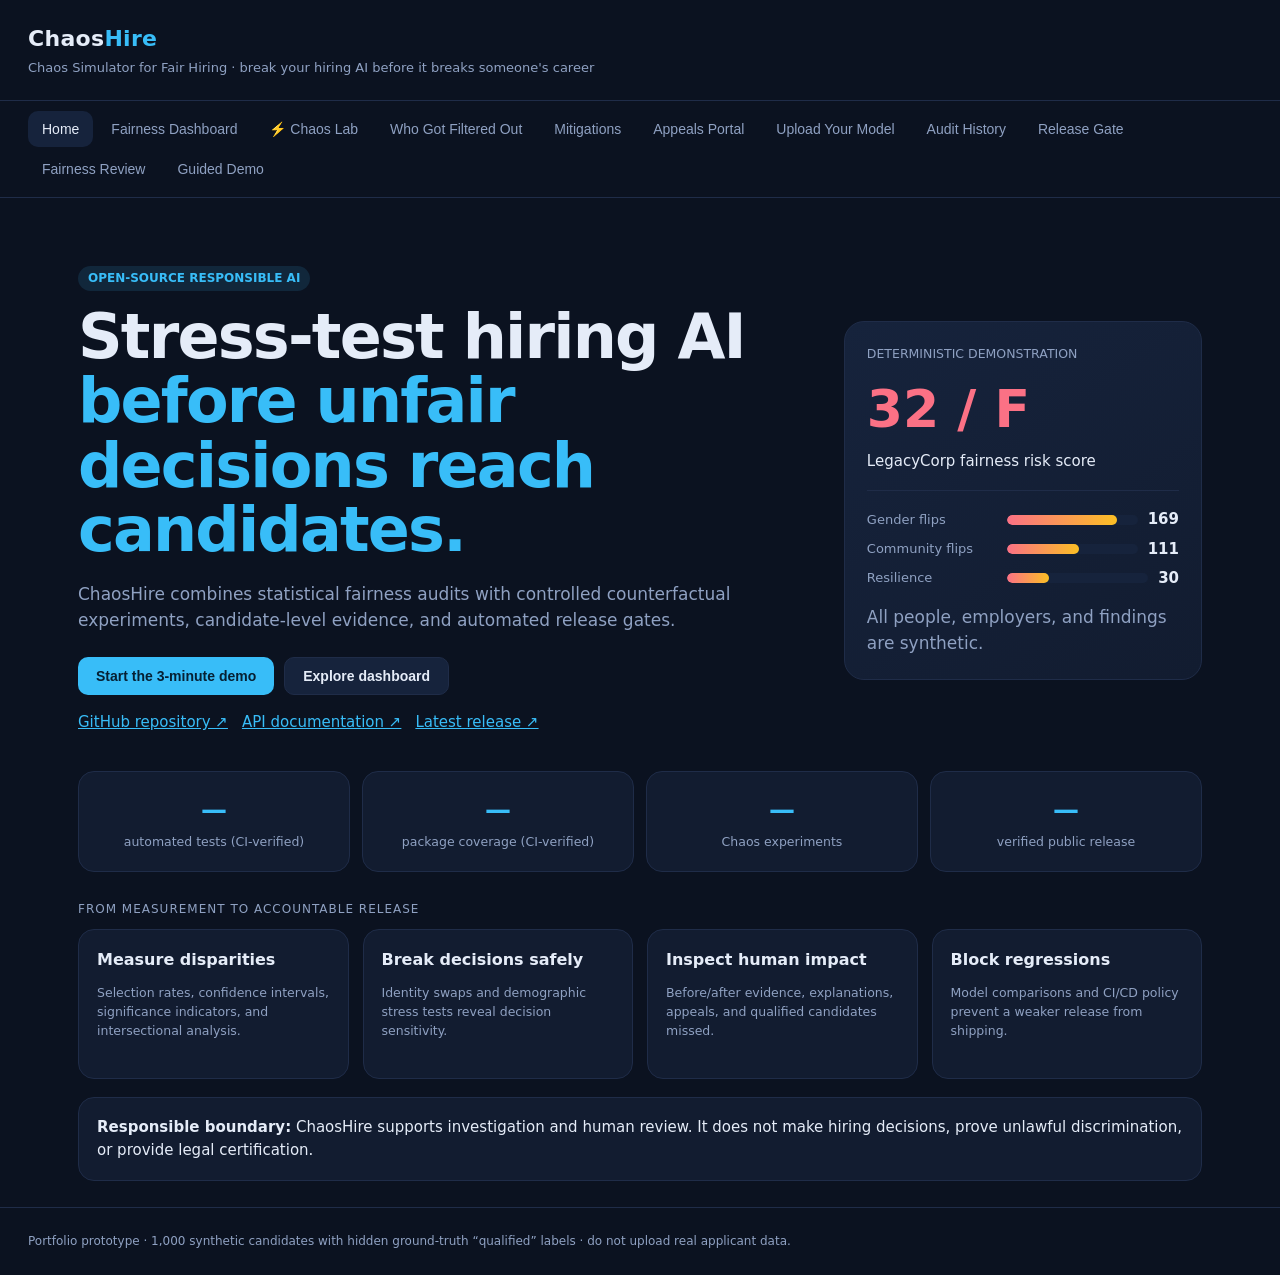
==== commit b83898a0: "feat(platform): v0.23.4 finish red-flag 1-40 Closes the five red-flag items still visible on the v0." ====
--- a/index.html
+++ b/index.html
@@ -142,7 +142,7 @@
 const vChip=v=>`<span class="chip ${v==='PASS'?'ok':v==='WARN'?'warn':'bad'}">${esc(v)}</span>`;
 
 const TABS=[['welcome','Home'],['overview','Fairness Dashboard'],['chaos','⚡ Chaos Lab'],['filtered','Who Got Filtered Out'],
-  ['mitigations','Mitigations'],['appeals','Appeals Portal'],['upload','Upload Your Model'],['history','Audit History'],['compare','Release Gate'],['agent','Review Agent'],['demo','Guided Demo']];
+  ['mitigations','Mitigations'],['appeals','Appeals Portal'],['upload','Upload Your Model'],['history','Audit History'],['compare','Release Gate'],['agent','Fairness Review'],['demo','Guided Demo']];
 $('#tabs').innerHTML=TABS.map(([id,l],i)=>`<button data-t="${esc(id)}" class="${i===0?'on':''}" aria-current="${i===0?'page':'false'}">${esc(l)}</button>`).join('');
 function showTab(id){
   document.querySelectorAll('nav button').forEach(x=>{const on=x.dataset.t===id;x.classList.toggle('on',on);x.setAttribute('aria-current',on?'page':'false');});
@@ -259,10 +259,11 @@
     <div class="dim">Model under test: ${esc(r.model.title)}</div></div><div class="grid g2" style="margin-top:14px">`;
   for(const t of r.tests){
     html+=`<div class="card"><div style="display:flex;justify-content:space-between;gap:10px;align-items:start">
-      <h3>${esc(t.name)}</h3>${vChip(t.verdict)}</div>
+      <h3>${esc(t.name)}</h3><div>${vChip(t.verdict)}${t.fixture_limit?'<span class="chip warn" style="margin-left:6px">fixture-limited</span>':''}</div></div>
       <p class="dim" style="font-size:13px;margin:6px 0">${esc(t.story)}</p>
       <div><span class="dim">${esc(t.metric)}:</span> <b>${esc(t.value)}</b></div>
       <div class="dim" style="font-size:12.5px;margin-top:4px">${esc(t.detail)}</div>
+      ${t.fixture_limit?`<div class="dim" style="font-size:12px;margin-top:6px"><b>Scope note:</b> ${esc(t.fixture_limit)}</div>`:''}
       ${t.evidence_count?`<details style="margin-top:10px"><summary style="cursor:pointer;color:var(--blue)">View ${Math.min(t.evidence.length,t.evidence_count)} of ${t.evidence_count} affected candidates</summary><div style="overflow:auto;margin-top:7px"><table><tr><th>ID</th><th>Before</th><th>After</th><th>Δ score</th></tr>${t.evidence.map(x=>`<tr><td>${esc(x.candidate_id)}</td><td>${x.before_score??'—'} ${x.before_decision||''}</td><td>${x.after_score??x.score??'—'} ${x.after_decision||x.decision||''}</td><td>${x.score_delta??'—'}</td></tr>`).join('')}</table></div></details>`:''}</div>`;
   }
   $('#chaosout').innerHTML=html+'</div>';
@@ -394,11 +395,12 @@
 });
 async function loadQueue(){
   const r=await jget('/api/appeals');
+  const redactNote=r.redaction?`<div class="dim" style="margin-top:8px">${esc(r.redaction.note)}</div>`:'';
   $('#queue').innerHTML=r.appeals.length?`<table><tr><th>#</th><th>Candidate</th><th>Appeal</th><th>Auto-triage</th><th>Status</th></tr>
    ${r.appeals.map(a=>`<tr><td>${esc(a.id)}</td><td><b>${esc(a.name)}</b><br><span class="dim">${esc(a.candidate_id)}</span></td><td>${esc(a.message)}</td>
    <td><span class="chip ${String(a.priority).startsWith('HIGH')?'warn':'info'}">${esc(a.priority)}</span></td><td><span class="chip info">${esc(a.status)}</span></td></tr>`).join('')}</table>
-   <div class="dim" style="margin-top:8px">${esc(r.note||'')}</div>`
-   :`<span class="dim">No appeals yet.</span><div class="dim" style="margin-top:8px">${esc(r.note||'')}</div>`;
+   <div class="dim" style="margin-top:8px">${esc(r.note||'')}</div>${redactNote}`
+   :`<span class="dim">No appeals yet.</span><div class="dim" style="margin-top:8px">${esc(r.note||'')}</div>${redactNote}`;
 }
 
 /* ---------------- UPLOAD ---------------- */
@@ -516,13 +518,13 @@
   $('#gateout').innerHTML=gproblem?`<div class="err">${esc(gproblem)}</div>`:`<div class="chip ${r.passed?'ok':'bad'}" style="font-size:16px">${esc(r.status)}: ${r.passed?'release approved':'release blocked'}</div><div style="margin-top:8px">${r.checks.map(c=>`<div class="grow"><span class="chip ${c.passed?'ok':'bad'}">${c.passed?'PASS':'FAIL'}</span><span>${esc(c.label)}</span><span class="dim">actual: ${esc(c.actual)}</span></div>`).join('')}</div>`;
 });
 
-/* ---------------- FAIRNESS REVIEW AGENT ---------------- */
-$('#tab-agent').innerHTML='<div class="card"><h3>Fairness Review Agent</h3><p class="dim">Open this tab to generate a transparent, evidence-linked review.</p></div>';
+/* ---------------- FAIRNESS REVIEW ---------------- */
+$('#tab-agent').innerHTML='<div class="card"><h3>Fairness Review</h3><p class="dim">Open this tab to generate a transparent, evidence-linked review. Deterministic rules only — no AI agent or language model is involved.</p></div>';
 async function loadAgent(){
   const s=$('#tab-agent');s.setAttribute('aria-busy','true');s.innerHTML='<div class="card"><p class="dim">Reviewing aggregate evidence and Chaos results…</p></div>';
   const r=await jpost('/api/agent/review',{model:MODEL,dataset:'demo',include_chaos:true});
   const severity=x=>x==='CRITICAL'?'bad':x==='HIGH'?'warn':'info';
-  s.innerHTML=`<div class="card"><div style="display:flex;justify-content:space-between;gap:12px;flex-wrap:wrap"><div><div class="dim">${esc(r.agent.name)} · ${esc(r.agent.mode)}</div><h3>${esc(r.summary)}</h3><div class="dim">Review ${esc(r.review_id)} · conclusions link directly to aggregate evidence</div></div><span class="chip ${r.disposition==='MONITOR'?'ok':'bad'}" style="font-size:15px">${esc(r.disposition)}</span></div></div>
+  s.innerHTML=`<div class="card"><div style="display:flex;justify-content:space-between;gap:12px;flex-wrap:wrap"><div><div class="dim">${esc(r.agent.name)} · ${esc(r.agent.mode.replaceAll('_',' '))} — not an AI agent</div><h3>${esc(r.summary)}</h3><div class="dim">Review ${esc(r.review_id)} · conclusions link directly to aggregate evidence</div></div><span class="chip ${r.disposition==='MONITOR'?'ok':'bad'}" style="font-size:15px">${esc(r.disposition)}</span></div></div>
   <div class="kicker">Prioritized findings</div><div class="grid g2">${r.findings.map(f=>`<article class="card"><span class="chip ${severity(f.severity)}">${f.severity}</span><h3 style="margin-top:9px">${esc(f.title)}</h3><p class="dim">${esc(f.explanation)}</p><div style="margin-top:8px"><b>Actual:</b> ${esc(JSON.stringify(f.actual))} · <b>Threshold:</b> ${esc(JSON.stringify(f.threshold))}</div><code class="dim">${esc(f.evidence_path)}</code></article>`).join('')||'<div class="card"><span class="chip ok">No policy findings</span></div>'}</div>
   <div class="card" style="margin-top:14px"><h3>Human action plan</h3><ol style="padding-left:20px">${r.recommended_actions.map(a=>`<li style="margin:7px 0">${esc(a)}</li>`).join('')}</ol><p class="dim" style="margin-top:10px">${r.limitations.map(esc).join(' ')}</p></div>`;
   s.removeAttribute('aria-busy');
@@ -549,7 +551,7 @@
   set('#proof-experiments',b.chaos_experiments);
   set('#proof-version',b.version?'v'+b.version:null);
   const p=META.platform;
-  if(p&&!p.api_key_configured&&p.anonymous_writes_allowed){
+  if(p&&p.api_key_configured===false&&p.anonymous_writes_allowed){
     const note=document.createElement('div');
     note.className='dim';
     note.style.cssText='margin-top:6px';
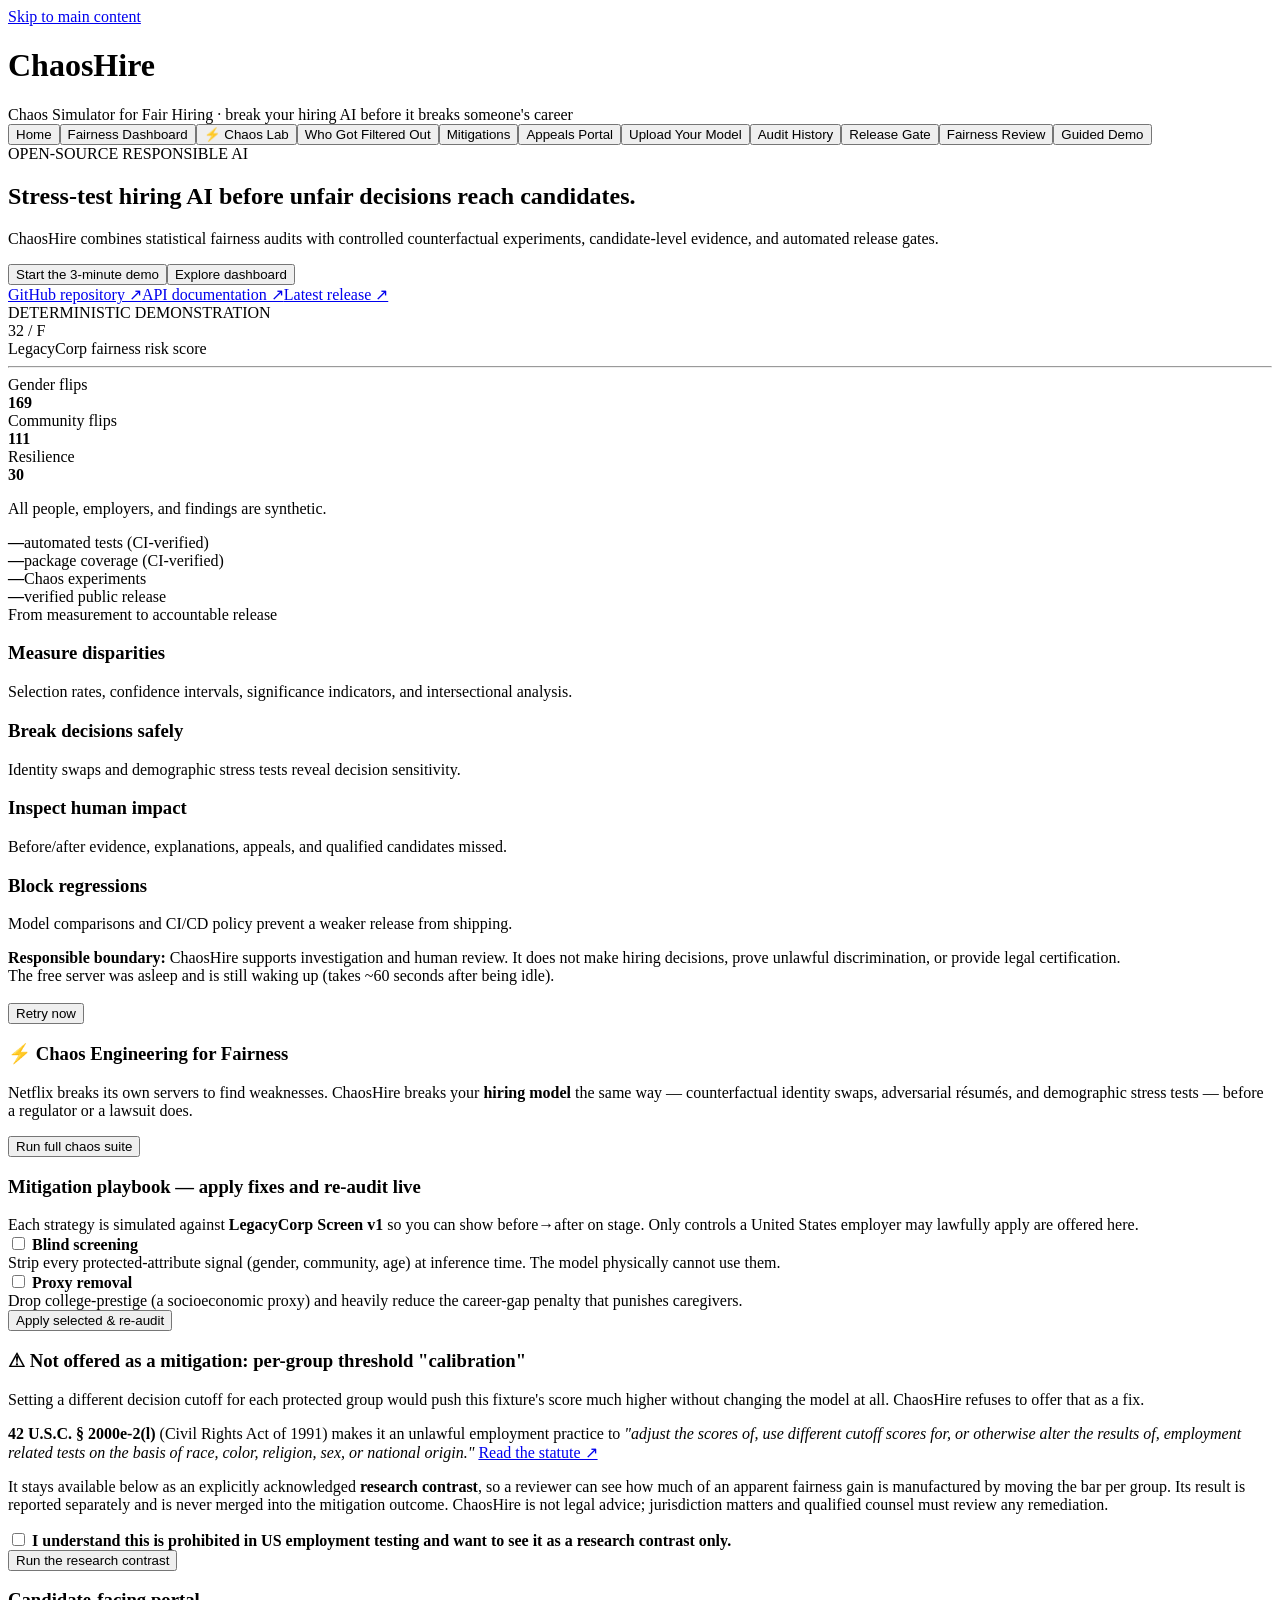
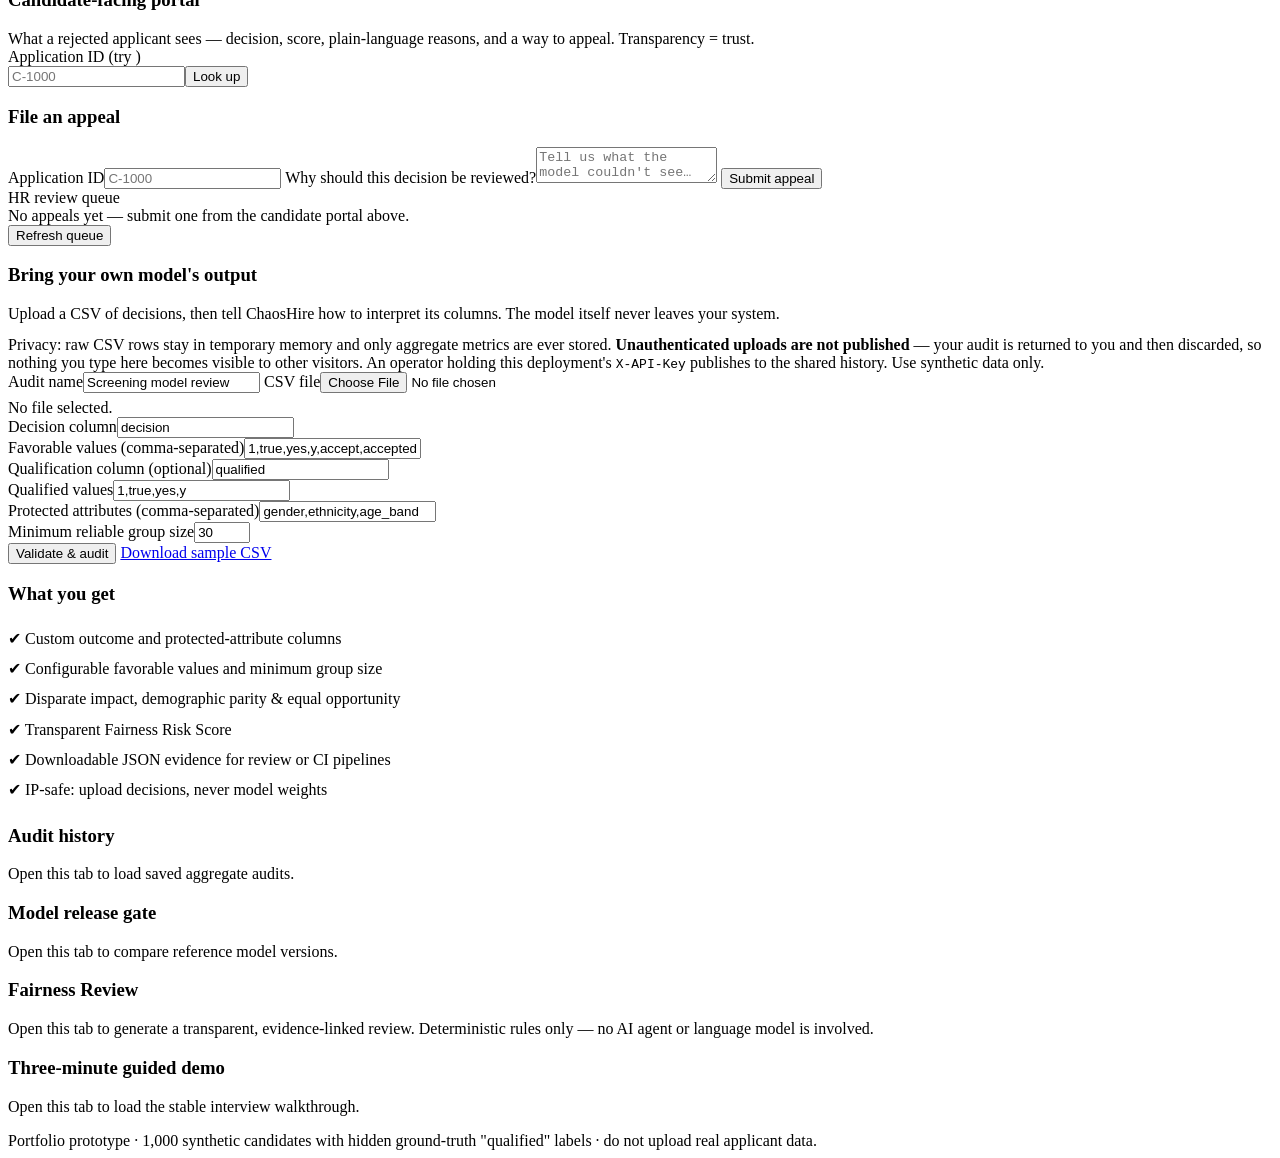
==== commit 6ca0c008: "feat(v0.24.0): future engineering — external CSS, log shipping, Postgres adapter, SHAP adapter Imple" ====
--- a/index.html
+++ b/index.html
@@ -7,80 +7,8 @@
 <link rel="manifest" href="/manifest.webmanifest">
 <link rel="icon" type="image/png" sizes="192x192" href="/icons/icon-192.png">
 <link rel="apple-touch-icon" href="/icons/icon-192.png">
+<link rel="stylesheet" href="/static/chaoshire.css">
 <title>ChaosHire — Chaos Simulator for Fair Hiring</title>
-<style>
-:root{--bg:#0b1220;--card:#121c30;--card2:#16233c;--line:#1f2c48;--txt:#e5ecf8;--dim:#8fa1c2;
---blue:#38bdf8;--green:#34d399;--rose:#fb7185;--amber:#fbbf24;--violet:#a78bfa}
-*{box-sizing:border-box;margin:0}
-body{background:var(--bg);color:var(--txt);font:15px/1.55 system-ui,-apple-system,"Segoe UI",Roboto,sans-serif}
-a{color:var(--blue)}
-header{padding:22px 28px;border-bottom:1px solid var(--line);display:flex;flex-wrap:wrap;gap:16px;align-items:center;justify-content:space-between}
-h1{font-size:22px;letter-spacing:.3px}
-h1 span{color:var(--blue)}
-.tag{color:var(--dim);font-size:13px;margin-top:2px}
-.modelsel{display:flex;gap:8px}
-.mbtn{background:var(--card);border:1px solid var(--line);color:var(--dim);padding:9px 14px;border-radius:10px;cursor:pointer;font-size:13px}
-.mbtn.on{border-color:var(--blue);color:var(--txt);background:var(--card2)}
-nav{display:flex;gap:4px;padding:10px 28px;border-bottom:1px solid var(--line);flex-wrap:wrap}
-nav button{background:none;border:none;color:var(--dim);padding:10px 14px;border-radius:10px;cursor:pointer;font-size:14px}
-nav button.on{background:var(--card2);color:var(--txt)}
-main{padding:26px 28px;max-width:1180px;margin:0 auto}
-.grid{display:grid;gap:14px}
-.g4{grid-template-columns:repeat(auto-fit,minmax(220px,1fr))}
-.g2{grid-template-columns:repeat(auto-fit,minmax(340px,1fr))}
-.card{background:var(--card);border:1px solid var(--line);border-radius:16px;padding:18px}
-.card h3{font-size:15px;margin-bottom:10px}
-.stat-num{font-size:28px;font-weight:700}
-.dim{color:var(--dim);font-size:12.5px}
-.chip{display:inline-block;padding:3px 10px;border-radius:999px;font-size:12px;font-weight:600}
-.ok{background:rgba(52,211,153,.12);color:var(--green)}
-.bad{background:rgba(251,113,133,.12);color:var(--rose)}
-.warn{background:rgba(251,191,36,.14);color:var(--amber)}
-.info{background:rgba(56,189,248,.12);color:var(--blue)}
-.bar{height:10px;border-radius:6px;background:var(--card2);overflow:hidden;min-width:60px}
-.bar>i{display:block;height:100%;border-radius:6px;background:linear-gradient(90deg,var(--blue),var(--violet))}
-.bar.badbar>i{background:linear-gradient(90deg,var(--rose),var(--amber))}
-.grow{display:flex;align-items:center;gap:10px;margin:6px 0}
-.grow .lbl{width:130px;font-size:13px;color:var(--dim)}
-.grow .val{width:70px;text-align:right;font-size:13px;font-variant-numeric:tabular-nums}
-.grow .bar{flex:1}
-.grade-ring{width:120px;height:120px;border-radius:50%;display:flex;align-items:center;justify-content:center;flex-direction:column;margin:auto}
-.grade-ring b{font-size:40px}
-.grade-ring small{color:var(--dim)}
-table{width:100%;border-collapse:collapse;font-size:13px}
-th{color:var(--dim);text-align:left;padding:8px;border-bottom:1px solid var(--line);font-weight:600}
-td{padding:8px;border-bottom:1px solid var(--line);vertical-align:top}
-.btn{background:var(--blue);color:#062033;border:none;padding:10px 18px;border-radius:10px;font-weight:700;cursor:pointer;font-size:14px}
-.btn.ghost{background:var(--card2);color:var(--txt);border:1px solid var(--line)}
-input,textarea,select{width:100%;background:var(--card2);border:1px solid var(--line);color:var(--txt);border-radius:10px;padding:10px;font-size:14px;font-family:inherit}
-textarea{min-height:90px;resize:vertical}
-label{font-size:12.5px;color:var(--dim);display:block;margin:10px 0 5px}
-.mit{border:1px solid var(--line);border-radius:12px;padding:14px;display:flex;gap:12px;align-items:flex-start}
-.mit input{width:auto;margin-top:4px}
-.kicker{font-size:12px;text-transform:uppercase;letter-spacing:1px;color:var(--dim);margin:22px 0 10px}
-.err{background:rgba(251,113,133,.1);border:1px solid rgba(251,113,133,.4);color:var(--rose);padding:10px 14px;border-radius:10px;font-size:13px;margin-top:10px}
-pre{background:var(--card2);padding:12px;border-radius:10px;font-size:12px;overflow:auto;border:1px solid var(--line)}
-footer{padding:24px 28px;color:var(--dim);font-size:12px;border-top:1px solid var(--line)}
-.hidden{display:none}
-.reason-badge{font-size:11px;padding:2px 8px;border-radius:999px}
-.skip{position:absolute;left:-9999px;top:8px;background:var(--blue);color:#062033;padding:10px;z-index:10;border-radius:8px}
-.skip:focus{left:8px}
-button:focus-visible,a:focus-visible,input:focus-visible,textarea:focus-visible,select:focus-visible,summary:focus-visible{outline:3px solid var(--amber);outline-offset:3px}
-[aria-busy="true"]{opacity:.72}
-.hero{padding:42px 0 24px;display:grid;grid-template-columns:minmax(0,1.35fr) minmax(280px,.65fr);gap:22px;align-items:center}
-.hero h2{font-size:clamp(34px,5vw,62px);line-height:1.04;letter-spacing:-1.8px;max-width:760px}
-.hero h2 span{color:var(--blue)}
-.hero p{font-size:17px;color:var(--dim);max-width:680px;margin-top:18px}
-.hero-actions{display:flex;gap:10px;flex-wrap:wrap;margin-top:24px}
-.hero-panel{background:linear-gradient(145deg,var(--card2),var(--card));border:1px solid var(--line);border-radius:20px;padding:22px}
-.proof{display:grid;grid-template-columns:repeat(4,1fr);gap:12px;margin:12px 0 28px}
-.proof .card{text-align:center}.proof b{display:block;font-size:26px;color:var(--blue)}
-.feature-card{min-height:150px}.feature-card h3{color:var(--txt);font-size:16px}
-.linkrow{display:flex;gap:14px;flex-wrap:wrap;margin-top:16px}
-@media(max-width:760px){.hero{grid-template-columns:1fr;padding-top:28px}.proof{grid-template-columns:repeat(2,1fr)}}
-@media(max-width:600px){header,nav,main,footer{padding-left:14px;padding-right:14px}.g2{grid-template-columns:1fr}.modelsel{width:100%;overflow:auto}.mbtn{min-width:210px}nav{flex-wrap:nowrap;overflow-x:auto}nav button{white-space:nowrap;min-height:44px}.card{padding:14px}.stat-num{font-size:24px}.btn{min-height:44px}table{min-width:620px}.hero h2{font-size:38px;letter-spacing:-1px}.proof{grid-template-columns:1fr 1fr}.hero-panel{padding:16px}}
-@media(prefers-reduced-motion:reduce){*{scroll-behavior:auto!important;transition:none!important}}
-</style>
 </head>
 <body>
 <a class="skip" href="#main">Skip to main content</a>
@@ -95,14 +23,14 @@
 <main id="main" tabindex="-1">
   <section id="tab-welcome">
     <div class="hero">
-      <div><span class="chip info">OPEN-SOURCE RESPONSIBLE AI</span><h2 style="margin-top:14px">Stress-test hiring AI <span>before unfair decisions reach candidates.</span></h2><p>ChaosHire combines statistical fairness audits with controlled counterfactual experiments, candidate-level evidence, and automated release gates.</p><div class="hero-actions"><button class="btn" id="startdemo">Start the 3-minute demo</button><button class="btn ghost" id="exploredashboard">Explore dashboard</button></div><div class="linkrow"><a href="https://github.com/dommetipavan26-tech/chaoshire" target="_blank" rel="noreferrer">GitHub repository ↗</a><a href="/docs" target="_blank">API documentation ↗</a><a href="https://github.com/dommetipavan26-tech/chaoshire/releases/latest" target="_blank" rel="noreferrer">Latest release ↗</a></div></div>
-      <aside class="hero-panel" aria-live="polite"><div class="dim">DETERMINISTIC DEMONSTRATION</div><div id="home-score" style="font-size:52px;font-weight:800;color:var(--rose);margin-top:6px">32 / F</div><div id="home-model">LegacyCorp fairness risk score</div><hr style="border:0;border-top:1px solid var(--line);margin:17px 0"><div class="grow"><span class="lbl">Gender flips</span><div class="bar badbar" id="home-gender-bar"><i style="width:84.5%"></i></div><b id="home-gender">169</b></div><div class="grow"><span class="lbl">Community flips</span><div class="bar badbar" id="home-community-bar"><i style="width:55.5%"></i></div><b id="home-community">111</b></div><div class="grow"><span class="lbl">Resilience</span><div class="bar badbar" id="home-resilience-bar"><i style="width:30%"></i></div><b id="home-resilience">30</b></div><p class="dim" style="margin-top:14px">All people, employers, and findings are synthetic.</p></aside>
+      <div><span class="chip info">OPEN-SOURCE RESPONSIBLE AI</span><h2 class="hero-title">Stress-test hiring AI <span>before unfair decisions reach candidates.</span></h2><p>ChaosHire combines statistical fairness audits with controlled counterfactual experiments, candidate-level evidence, and automated release gates.</p><div class="hero-actions"><button class="btn" id="startdemo">Start the 3-minute demo</button><button class="btn ghost" id="exploredashboard">Explore dashboard</button></div><div class="linkrow"><a href="https://github.com/dommetipavan26-tech/chaoshire" target="_blank" rel="noreferrer">GitHub repository ↗</a><a href="/docs" target="_blank">API documentation ↗</a><a href="https://github.com/dommetipavan26-tech/chaoshire/releases/latest" target="_blank" rel="noreferrer">Latest release ↗</a></div></div>
+      <aside class="hero-panel" aria-live="polite"><div class="dim">DETERMINISTIC DEMONSTRATION</div><div id="home-score" class="hero-score">32 / F</div><div id="home-model">LegacyCorp fairness risk score</div><hr class="hero-divider"><div class="grow"><span class="lbl">Gender flips</span><div class="bar badbar" id="home-gender-bar"><i></i></div><b id="home-gender">169</b></div><div class="grow"><span class="lbl">Community flips</span><div class="bar badbar" id="home-community-bar"><i></i></div><b id="home-community">111</b></div><div class="grow"><span class="lbl">Resilience</span><div class="bar badbar" id="home-resilience-bar"><i></i></div><b id="home-resilience">30</b></div><p class="dim hero-footnote">All people, employers, and findings are synthetic.</p></aside>
     </div>
     <div class="proof" id="proof"><div class="card"><b id="proof-tests">—</b><span class="dim">automated tests (CI-verified)</span></div><div class="card"><b id="proof-coverage">—</b><span class="dim">package coverage (CI-verified)</span></div><div class="card"><b id="proof-experiments">—</b><span class="dim">Chaos experiments</span></div><div class="card"><b id="proof-version">—</b><span class="dim">verified public release</span></div></div>
     <div class="kicker">From measurement to accountable release</div><div class="grid g4"><article class="card feature-card"><h3>Measure disparities</h3><p class="dim">Selection rates, confidence intervals, significance indicators, and intersectional analysis.</p></article><article class="card feature-card"><h3>Break decisions safely</h3><p class="dim">Identity swaps and demographic stress tests reveal decision sensitivity.</p></article><article class="card feature-card"><h3>Inspect human impact</h3><p class="dim">Before/after evidence, explanations, appeals, and qualified candidates missed.</p></article><article class="card feature-card"><h3>Block regressions</h3><p class="dim">Model comparisons and CI/CD policy prevent a weaker release from shipping.</p></article></div>
-    <div class="card" style="margin-top:18px"><b>Responsible boundary:</b> ChaosHire supports investigation and human review. It does not make hiring decisions, prove unlawful discrimination, or provide legal certification.</div>
+    <div class="card card-mt-lg"><b>Responsible boundary:</b> ChaosHire supports investigation and human review. It does not make hiring decisions, prove unlawful discrimination, or provide legal certification.</div>
   </section>
-  <section id="tab-overview" class="hidden" aria-live="polite"><p class="dim" style="margin-top:30px">⏳ Waking up the server — first load on the free tier can take up to 60 seconds, please wait…</p></section>
+  <section id="tab-overview" class="hidden" aria-live="polite"><p class="dim overview-loading">⏳ Waking up the server — first load on the free tier can take up to 60 seconds, please wait…</p></section>
   <section id="tab-chaos" class="hidden"></section>
   <section id="tab-filtered" class="hidden"></section>
   <section id="tab-mitigations" class="hidden"></section>
@@ -113,7 +41,7 @@
   <section id="tab-agent" class="hidden" aria-live="polite"></section>
   <section id="tab-demo" class="hidden" aria-live="polite"></section>
 </main>
-<footer>Portfolio prototype · 1,000 synthetic candidates with hidden ground-truth “qualified” labels · do not upload real applicant data.</footer>
+<footer>Portfolio prototype · 1,000 synthetic candidates with hidden ground-truth "qualified" labels · do not upload real applicant data.</footer>
 <script>
 let META=null, MODEL='legacy', LAST_UPLOAD=null;
 const $=s=>document.querySelector(s);
@@ -141,6 +69,16 @@
 const gradeColor=g=>({A:'var(--green)',B:'var(--green)',C:'var(--amber)',D:'var(--amber)',F:'var(--rose)'}[g]||'var(--txt)');
 const vChip=v=>`<span class="chip ${v==='PASS'?'ok':v==='WARN'?'warn':'bad'}">${esc(v)}</span>`;
 
+// Apply data-style="" attributes via CSSOM after innerHTML, so the CSP can
+// forbid style-src 'unsafe-inline'. Only attribute-based inline styles are
+// blocked; element.style.cssText assignments are unrestricted.
+function applyDataStyles(root){
+  (root||document).querySelectorAll('[data-style]').forEach(el=>{
+    el.style.cssText=el.getAttribute('data-style');
+    el.removeAttribute('data-style');
+  });
+}
+
 const TABS=[['welcome','Home'],['overview','Fairness Dashboard'],['chaos','⚡ Chaos Lab'],['filtered','Who Got Filtered Out'],
   ['mitigations','Mitigations'],['appeals','Appeals Portal'],['upload','Upload Your Model'],['history','Audit History'],['compare','Release Gate'],['agent','Fairness Review'],['demo','Guided Demo']];
 $('#tabs').innerHTML=TABS.map(([id,l],i)=>`<button data-t="${esc(id)}" class="${i===0?'on':''}" aria-current="${i===0?'page':'false'}">${esc(l)}</button>`).join('');
@@ -173,7 +111,7 @@
 }
 function renderModelSel(){
   $('#modelsel').innerHTML=META.models.map(m=>
-    `<button class="mbtn ${m.id===MODEL?'on':''}" data-m="${esc(m.id)}" aria-pressed="${m.id===MODEL}"><b>${esc(m.title)}</b><br><span style="font-size:11px">${esc(m.blurb)}</span></button>`).join('');
+    `<button class="mbtn ${m.id===MODEL?'on':''}" data-m="${esc(m.id)}" aria-pressed="${m.id===MODEL}"><b>${esc(m.title)}</b><br><span class="mbtn-blurb">${esc(m.blurb)}</span></button>`).join('');
 }
 $('#modelsel').addEventListener('click',e=>{const b=e.target.closest('button');if(!b)return;MODEL=b.dataset.m;renderModelSel();renderHomeModel();
   loadOverview();$('#tab-chaos').innerHTML=chaosIntro();$('#tab-filtered').innerHTML='<p class="dim">Open this tab to load…</p>';$('#tab-mitigations').innerHTML=mitHTML();});
@@ -187,41 +125,41 @@
   if(a.error){s.innerHTML=`<div class="err">${esc(a.error)}</div>`;return;}
   const c=a.certificate, col=gradeColor(c.grade), assessable=c.assessable!==false;
   const fullBasis=c.comparable_with_full_basis!==false;
-  const ring=`<div class="grade-ring" style="background:conic-gradient(${col} ${assessable?c.total*3.6:0}deg, var(--card2) 0)">
-    <div style="width:96px;height:96px;border-radius:50%;background:var(--card);display:flex;flex-direction:column;align-items:center;justify-content:center">
-    <b style="color:${col}">${assessable?c.total:'N/A'}</b><small>${assessable?`Grade ${esc(c.grade)}`:'Not assessable'}</small></div></div>`;
+  const ring=`<div class="grade-ring" data-style="background:conic-gradient(${col} ${assessable?c.total*3.6:0}deg, var(--card2) 0)">
+    <div class="grade-ring-inner">
+    <b data-style="color:${col}">${assessable?c.total:'N/A'}</b><small>${assessable?`Grade ${esc(c.grade)}`:'Not assessable'}</small></div></div>`;
   // Scores measured without ground-truth labels rest on strictly less evidence.
   // Say so next to the grade instead of letting two bases look interchangeable.
   const basisChip=assessable?`<span class="chip ${fullBasis?'ok':'warn'}" title="${esc(c.basis_note||'')}">${fullBasis?'full basis':'selection-rate basis only'}</span>`:'';
-  const componentRows=(c.components||[]).map(x=>`<div class="grow"><span class="lbl" style="width:auto;flex:1">${esc(x.label)}</span><span class="val">${x.pts}/${x.max}</span></div>`).join('')
-    +(c.unmeasured_components||[]).map(x=>`<div class="grow"><span class="lbl" style="width:auto;flex:1" title="${esc(x.reason||'')}">${esc(x.label)} ⚠</span><span class="val">n/a</span></div>`).join('');
-  let html=assessable?'':`<div class="err" style="margin-bottom:14px">Fairness risk score not assessable: ${(c.reasons||[]).map(esc).join(' ')} The group metrics below are shown for inspection only.</div>`;
-  if(assessable&&!fullBasis)html+=`<div class="err" style="margin-bottom:14px;color:var(--amber);border-color:rgba(251,191,36,.4);background:rgba(251,191,36,.08)">⚠ ${esc(c.basis_note||'')}</div>`;
+  const componentRows=(c.components||[]).map(x=>`<div class="grow"><span class="lbl lbl-auto">${esc(x.label)}</span><span class="val">${x.pts}/${x.max}</span></div>`).join('')
+    +(c.unmeasured_components||[]).map(x=>`<div class="grow"><span class="lbl lbl-auto" title="${esc(x.reason||'')}">${esc(x.label)} ⚠</span><span class="val">n/a</span></div>`).join('');
+  let html=assessable?'':`<div class="err err-mb">Fairness risk score not assessable: ${(c.reasons||[]).map(esc).join(' ')} The group metrics below are shown for inspection only.</div>`;
+  if(assessable&&!fullBasis)html+=`<div class="err err-warn">⚠ ${esc(c.basis_note||'')}</div>`;
   html+=`<div class="grid g4">
     <div class="card"><h3>Candidates</h3><div class="stat-num">${a.stats.candidates}</div><div class="dim">in audit pool</div></div>
-    <div class="card"><h3>Accepted</h3><div class="stat-num">${a.stats.accepted} <span class="dim" style="font-size:14px">(${pc(a.stats.accept_rate)})</span></div><div class="dim">overall selection rate</div></div>
+    <div class="card"><h3>Accepted</h3><div class="stat-num">${a.stats.accepted} <span class="dim fs-note">(${pc(a.stats.accept_rate)})</span></div><div class="dim">overall selection rate</div></div>
     <div class="card"><h3>Ground truth</h3><div class="stat-num">${a.stats.qualified_share!==null?pc(a.stats.qualified_share):'n/a'}</div><div class="dim">truly qualified (hidden from model)</div></div>
-    <div class="card" style="display:flex;align-items:center;gap:14px">${ring}
-      <div style="flex:1">${componentRows}
+    <div class="card flex-card">${ring}
+      <div class="flex-col">${componentRows}
       <div class="dim">Fairness Risk Score · ${assessable?`${c.measured_points} of ${c.available_points} measurable points, normalised to ${c.scale||100}`:'not assessable'} ${basisChip}</div></div></div></div>`;
   if(c.platform_disclosure){const d=c.platform_disclosure;
-    html+=`<div class="card" style="margin-top:14px"><h3>Platform capabilities — disclosed, not scored</h3>
-      <div class="dim" style="margin-bottom:8px">${esc(d.why_unscored)}</div>
-      ${d.capabilities.map(x=>`<div class="grow"><span class="chip info">unscored</span><span style="flex:1;font-size:13px"><b>${esc(x.label)}</b><br><span class="dim">${esc(x.available_for)}</span></span></div>`).join('')}</div>`;}
+    html+=`<div class="card card-mt"><h3>Platform capabilities — disclosed, not scored</h3>
+      <div class="dim row-mb">${esc(d.why_unscored)}</div>
+      ${d.capabilities.map(x=>`<div class="grow"><span class="chip info">unscored</span><span data-style="flex:1;font-size:13px"><b>${esc(x.label)}</b><br><span class="dim">${esc(x.available_for)}</span></span></div>`).join('')}</div>`;}
   html+=`<div class="kicker">Group fairness metrics</div><div class="grid g2">`;
   for(const at of a.attributes){
     html+=`<div class="card"><h3>${esc(attrTitle[at.attribute]||at.attribute)}</h3>`;
     for(const g of at.groups){
       html+=`<div class="grow"><span class="lbl">${esc(glabel(at.attribute,g.group))}${g.low_n?' <span class="dim" title="Small sample — interpret with caution">⚠</span>':''}</span>
-        <div class="bar"><i style="width:${g.selection_rate*100}%"></i></div>
+        <div class="bar"><i data-style="width:${g.selection_rate*100}%"></i></div>
         <span class="val">${pc(g.selection_rate)}</span></div>`;
     }
-    html+=`<div style="margin-top:10px;display:flex;gap:8px;flex-wrap:wrap">
+    html+=`<div class="flex-row row-mt">
       ${chipFor(at.di_pass,'DI '+at.disparate_impact)}
       ${chipFor(at.parity_pass,'ΔParity '+at.parity_gap)}
       ${chipFor(at.eq_pass,at.eq_opp_gap===null?'ΔEqOpp':'ΔEqOpp '+at.eq_opp_gap)}</div>
-      <div class="dim" style="margin-top:8px">${at.groups.map(g=>`${esc(glabel(at.attribute,g.group))}: ${g.selected}/${g.n} selected · 95% CI ${pc(g.selection_rate_ci.low)}–${pc(g.selection_rate_ci.high)}${g.tpr!==null?`, TPR ${pc(g.tpr)}`:''}`).join('<br>')}</div>
-      ${at.statistical_test?`<div class="dim" style="margin-top:8px;padding-top:8px;border-top:1px solid var(--line)">Highest vs lowest selection rate: <b style="color:${at.statistical_test.significant_at_0_05?'var(--rose)':'var(--green)'}">${pval(at.statistical_test.p_value)} · ${at.statistical_test.significant_at_0_05?'statistically significant':'not significant'}</b><br>Exploratory two-proportion test; formal studies should correct for multiple comparisons.</div>`:''}
+      <div class="dim row-mt-md">${at.groups.map(g=>`${esc(glabel(at.attribute,g.group))}: ${g.selected}/${g.n} selected · 95% CI ${pc(g.selection_rate_ci.low)}–${pc(g.selection_rate_ci.high)}${g.tpr!==null?`, TPR ${pc(g.tpr)}`:''}`).join('<br>')}</div>
+      ${at.statistical_test?`<div class="dim row-mt-md" data-style="margin-top:8px;padding-top:8px;border-top:1px solid var(--line)">Highest vs lowest selection rate: <b data-style="color:${at.statistical_test.significant_at_0_05?'var(--rose)':'var(--green)'}">${pval(at.statistical_test.p_value)} · ${at.statistical_test.significant_at_0_05?'statistically significant':'not significant'}</b><br>Exploratory two-proportion test; formal studies should correct for multiple comparisons.</div>`:''}
       </div>`;
   }
   html+='</div>';
@@ -231,22 +169,23 @@
       const reliable=at.groups.filter(g=>!g.low_n), pool=reliable.length?reliable:at.groups;
       const worst=[...pool].sort((x,y)=>x.selection_rate-y.selection_rate).slice(0,4);
       html+=`<div class="card"><h3>${esc(at.attribute.replaceAll('_',' '))}</h3>
-       <div style="display:flex;gap:8px;flex-wrap:wrap;margin-bottom:9px">${chipFor(at.di_pass,'DI '+at.disparate_impact)} ${at.statistical_test?`<span class="chip ${at.statistical_test.significant_at_0_05?'bad':'ok'}">${pval(at.statistical_test.p_value)}</span>`:''}</div>
-       ${worst.map(g=>`<div class="grow"><span class="lbl" title="${esc(g.group)}">${esc(g.group)}</span><div class="bar"><i style="width:${g.selection_rate*100}%"></i></div><span class="val">${pc(g.selection_rate)}</span></div>`).join('')}
-       <div class="dim" style="margin-top:7px">Lowest reliable intersection groups shown. ⚠ groups below n=${a.configuration?.minimum_group_size||30} remain visible but are excluded when reliable groups exist.</div></div>`;
+       <div class="flex-row row-mb-sm">${chipFor(at.di_pass,'DI '+at.disparate_impact)} ${at.statistical_test?`<span class="chip ${at.statistical_test.significant_at_0_05?'bad':'ok'}">${pval(at.statistical_test.p_value)}</span>`:''}</div>
+       ${worst.map(g=>`<div class="grow"><span class="lbl" title="${esc(g.group)}">${esc(g.group)}</span><div class="bar"><i data-style="width:${g.selection_rate*100}%"></i></div><span class="val">${pc(g.selection_rate)}</span></div>`).join('')}
+       <div class="dim row-mt-sm">Lowest reliable intersection groups shown. ⚠ groups below n=${a.configuration?.minimum_group_size||30} remain visible but are excluded when reliable groups exist.</div></div>`;
     }
     html+='</div>';
   }
-  html+=`<div class="dim" style="margin-top:14px">95% intervals use the Wilson method. Significance indicators are exploratory, not proof of causation. Thresholds — disparate impact ≥ 0.80 · parity gap ≤ 0.10 · equal-opportunity gap ≤ 0.10${MODEL==='legacy'?' · switch to <b>MeritFirst v2</b> (top right) to see a cleaner audit.':''}</div>
-  <div style="margin-top:14px;display:flex;gap:8px;flex-wrap:wrap"><a class="btn ghost" style="text-decoration:none;display:inline-block" href="/api/report.html?model=${encodeURIComponent(MODEL)}&dataset=${encodeURIComponent(dataset)}" download="chaoshire-report.html">Download HTML report</a><a class="btn ghost" style="text-decoration:none;display:inline-block" href="/api/report.pdf?model=${encodeURIComponent(MODEL)}&dataset=${encodeURIComponent(dataset)}" download="chaoshire-report.pdf">Download PDF</a><a class="btn ghost" style="text-decoration:none;display:inline-block" href="/api/evidence?model=${encodeURIComponent(MODEL)}&dataset=${encodeURIComponent(dataset)}" download="chaoshire-evidence.json">Download verified evidence</a></div>`;
+  html+=`<div class="dim row-mt-lg">95% intervals use the Wilson method. Significance indicators are exploratory, not proof of causation. Thresholds — disparate impact ≥ 0.80 · parity gap ≤ 0.10 · equal-opportunity gap ≤ 0.10${MODEL==='legacy'?' · switch to <b>MeritFirst v2</b> (top right) to see a cleaner audit.':''}</div>
+  <div class="download-actions"><a class="btn ghost btn-link-first" href="/api/report.html?model=${encodeURIComponent(MODEL)}&dataset=${encodeURIComponent(dataset)}" download="chaoshire-report.html">Download HTML report</a><a class="btn ghost btn-link-first" href="/api/report.pdf?model=${encodeURIComponent(MODEL)}&dataset=${encodeURIComponent(dataset)}" download="chaoshire-report.pdf">Download PDF</a><a class="btn ghost btn-link-first" href="/api/evidence?model=${encodeURIComponent(MODEL)}&dataset=${encodeURIComponent(dataset)}" download="chaoshire-evidence.json">Download verified evidence</a></div>`;
   s.innerHTML=html;
+  applyDataStyles(s);
 }
 
 /* ---------------- CHAOS ---------------- */
 const chaosIntro=()=>`<div class="card"><h3>⚡ Chaos Engineering for Fairness</h3>
-  <p class="dim" style="font-size:14px;margin-bottom:14px">Netflix breaks its own servers to find weaknesses. ChaosHire breaks your <b>hiring model</b> the same way — counterfactual identity swaps, adversarial résumés, and demographic stress tests — before a regulator or a lawsuit does.</p>
+  <p class="dim fs-base">Netflix breaks its own servers to find weaknesses. ChaosHire breaks your <b>hiring model</b> the same way — counterfactual identity swaps, adversarial résumés, and demographic stress tests — before a regulator or a lawsuit does.</p>
   <button class="btn" id="runchaos">Run full chaos suite</button>
-  <div id="chaosout" style="margin-top:16px"></div></div>`;
+  <div id="chaosout" class="row-mt-lg"></div></div>`;
 $('#tab-chaos').innerHTML=chaosIntro();
 $('#tab-chaos').addEventListener('click',async e=>{
   if(e.target.id!=='runchaos')return;
@@ -254,19 +193,20 @@
   const r=await jget(`/api/chaos?model=${encodeURIComponent(MODEL)}`);
   e.target.disabled=false;e.target.textContent='Re-run chaos suite';
   const rcol=r.resilience>=80?'var(--green)':r.resilience>=50?'var(--amber)':'var(--rose)';
-  let html=`<div class="card" style="background:var(--card2)"><div class="grow"><span class="lbl" style="width:auto">Chaos Resilience Score</span>
-    <div class="bar"><i style="width:${r.resilience}%;background:${rcol}"></i></div><b style="color:${rcol}">${r.resilience}/100</b></div>
-    <div class="dim">Model under test: ${esc(r.model.title)}</div></div><div class="grid g2" style="margin-top:14px">`;
+  let html=`<div class="card" data-style="background:var(--card2)"><div class="grow"><span class="lbl lbl-auto-nw">Chaos Resilience Score</span>
+    <div class="bar"><i data-style="width:${r.resilience}%;background:${rcol}"></i></div><b data-style="color:${rcol}">${r.resilience}/100</b></div>
+    <div class="dim">Model under test: ${esc(r.model.title)}</div></div><div class="grid g2 row-mt-lg">`;
   for(const t of r.tests){
-    html+=`<div class="card"><div style="display:flex;justify-content:space-between;gap:10px;align-items:start">
-      <h3>${esc(t.name)}</h3><div>${vChip(t.verdict)}${t.fixture_limit?'<span class="chip warn" style="margin-left:6px">fixture-limited</span>':''}</div></div>
-      <p class="dim" style="font-size:13px;margin:6px 0">${esc(t.story)}</p>
+    html+=`<div class="card"><div class="flex-row-between">
+      <h3>${esc(t.name)}</h3><div>${vChip(t.verdict)}${t.fixture_limit?'<span class="chip warn chip-fl">fixture-limited</span>':''}</div></div>
+      <p class="dim fs-body grow-mt">${esc(t.story)}</p>
       <div><span class="dim">${esc(t.metric)}:</span> <b>${esc(t.value)}</b></div>
-      <div class="dim" style="font-size:12.5px;margin-top:4px">${esc(t.detail)}</div>
-      ${t.fixture_limit?`<div class="dim" style="font-size:12px;margin-top:6px"><b>Scope note:</b> ${esc(t.fixture_limit)}</div>`:''}
-      ${t.evidence_count?`<details style="margin-top:10px"><summary style="cursor:pointer;color:var(--blue)">View ${Math.min(t.evidence.length,t.evidence_count)} of ${t.evidence_count} affected candidates</summary><div style="overflow:auto;margin-top:7px"><table><tr><th>ID</th><th>Before</th><th>After</th><th>Δ score</th></tr>${t.evidence.map(x=>`<tr><td>${esc(x.candidate_id)}</td><td>${x.before_score??'—'} ${x.before_decision||''}</td><td>${x.after_score??x.score??'—'} ${x.after_decision||x.decision||''}</td><td>${x.score_delta??'—'}</td></tr>`).join('')}</table></div></details>`:''}</div>`;
+      <div class="dim fs-xs row-mt">${esc(t.detail)}</div>
+      ${t.fixture_limit?`<div class="dim scope-note"><b>Scope note:</b> ${esc(t.fixture_limit)}</div>`:''}
+      ${t.evidence_count?`<details class="details-evidence"><summary class="details-evidence-summary">View ${Math.min(t.evidence.length,t.evidence_count)} of ${t.evidence_count} affected candidates</summary><div class="details-evidence-inner"><table><tr><th>ID</th><th>Before</th><th>After</th><th>Δ score</th></tr>${t.evidence.map(x=>`<tr><td>${esc(x.candidate_id)}</td><td>${x.before_score??'—'} ${x.before_decision||''}</td><td>${x.after_score??x.score??'—'} ${x.after_decision||x.decision||''}</td><td>${x.score_delta??'—'}</td></tr>`).join('')}</table></div></details>`:''}</div>`;
   }
   $('#chaosout').innerHTML=html+'</div>';
+  applyDataStyles($('#chaosout'));
 });
 
 /* ---------------- FILTERED ---------------- */
@@ -276,18 +216,19 @@
   if(r.error){s.innerHTML=`<div class="err">${esc(r.error)}</div>`;return;}
   const mx=Math.max(...r.top_reasons.map(t=>t.count),1);
   let html=`<div class="grid g4">
-    <div class="card"><h3>Rejected</h3><div class="stat-num" style="color:var(--rose)">${r.total_rejected}</div><div class="dim">candidates filtered out</div></div>
-    <div class="card"><h3>Qualified but rejected</h3><div class="stat-num" style="color:var(--amber)">${r.qualified_missed}</div><div class="dim">false rejections — talent lost</div></div>
-    <div class="card"><h3>Rejection share by gender</h3>${r.by_gender.map(g=>`<div class="grow"><span class="lbl">${esc(glabel('gender',g.group))}</span><div class="bar badbar"><i style="width:${g.share*100}%"></i></div><span class="val">${pc(g.share)}</span></div>`).join('')}</div>
+    <div class="card"><h3>Rejected</h3><div class="stat-num stat-rose">${r.total_rejected}</div><div class="dim">candidates filtered out</div></div>
+    <div class="card"><h3>Qualified but rejected</h3><div class="stat-num stat-amber">${r.qualified_missed}</div><div class="dim">false rejections — talent lost</div></div>
+    <div class="card"><h3>Rejection share by gender</h3>${r.by_gender.map(g=>`<div class="grow"><span class="lbl">${esc(glabel('gender',g.group))}</span><div class="bar badbar"><i data-style="width:${g.share*100}%"></i></div><span class="val">${pc(g.share)}</span></div>`).join('')}</div>
     <div class="card"><h3>Why they were filtered (XAI)</h3>${r.top_reasons.map(t=>{const bias=META.bias_features.some(b=>META.feature_labels[b]===t.label);
-      return `<div class="grow"><span class="lbl" style="width:170px">${esc(t.label)}</span><div class="bar ${bias?'badbar':''}"><i style="width:${t.count/mx*100}%"></i></div><span class="val">${t.count}</span></div>`;}).join('')}
-      <div class="dim" style="margin-top:6px">Red bars = bias-related features, not merit.</div></div></div>`;
+      return `<div class="grow"><span class="lbl lbl-wide">${esc(t.label)}</span><div class="bar ${bias?'badbar':''}"><i data-style="width:${t.count/mx*100}%"></i></div><span class="val">${t.count}</span></div>`;}).join('')}
+      <div class="dim" data-style="margin-top:6px">Red bars = bias-related features, not merit.</div></div></div>`;
   html+=`<div class="kicker">Sample of rejected candidates (auditor view — ground truth visible)</div>
-  <div class="card" style="overflow:auto"><table><tr><th>Candidate</th><th>Gender</th><th>Community</th><th>Age</th><th>Score</th><th>Truly qualified</th><th>Primary rejection reason</th></tr>
+  <div class="card overflow-card"><table><tr><th>Candidate</th><th>Gender</th><th>Community</th><th>Age</th><th>Score</th><th>Truly qualified</th><th>Primary rejection reason</th></tr>
   ${r.sample.map(x=>`<tr><td><b>${esc(x.name)}</b><br><span class="dim">${esc(x.id)}</span></td><td>${esc(glabel('gender',x.gender))}</td><td>${esc(glabel('ethnicity',x.ethnicity))}</td><td>${esc(x.age_band)}</td>
   <td>${x.score}</td><td>${x.qualified?'<span class="chip warn">YES — lost</span>':'<span class="chip info">no</span>'}</td>
   <td><span class="reason-badge ${x.bias_related?'bad':'info'} chip">${esc(x.reason_label)}</span></td></tr>`).join('')}</table></div>`;
   s.innerHTML=html;
+  applyDataStyles(s);
 }
 
 /* ---------------- MITIGATIONS ---------------- */
@@ -298,44 +239,45 @@
  ['blind','Blind screening','Strip every protected-attribute signal (gender, community, age) at inference time. The model physically cannot use them.'],
  ['proxy','Proxy removal','Drop college-prestige (a socioeconomic proxy) and heavily reduce the career-gap penalty that punishes caregivers.']];
 const mitHTML=()=>`<div class="card"><h3>Mitigation playbook — apply fixes and re-audit live</h3>
- <div class="dim" style="margin-bottom:12px">Each strategy is simulated against <b>LegacyCorp Screen v1</b> so you can show before→after on stage. Only controls a United States employer may lawfully apply are offered here.</div>
+ <div class="dim row-mb">Each strategy is simulated against <b>LegacyCorp Screen v1</b> so you can show before→after on stage. Only controls a United States employer may lawfully apply are offered here.</div>
  ${MIT.map(([v,t,d])=>`<div class="mit"><input type="checkbox" class="mit-check" value="${esc(v)}" id="m_${esc(v)}">
-   <label for="m_${esc(v)}" style="margin:0"><b style="color:var(--txt)">${esc(t)}</b><br>${esc(d)}</label></div>`).join('')}
- <button class="btn" id="applymit" style="margin-top:14px">Apply selected &amp; re-audit</button>
- <div id="mitout" style="margin-top:16px"></div></div>
- <div class="card" id="contrastcard" style="margin-top:14px;border-color:rgba(251,113,133,.45);background:rgba(251,113,133,.05)">
-  <h3 style="color:var(--rose)">⚠ Not offered as a mitigation: per-group threshold “calibration”</h3>
-  <p style="font-size:13.5px;margin-top:6px">Setting a different decision cutoff for each protected group would push this fixture's
+   <label for="m_${esc(v)}" class="mit-check-label"><b>${esc(t)}</b><br>${esc(d)}</label></div>`).join('')}
+ <button class="btn btn-mt-lg" id="applymit">Apply selected &amp; re-audit</button>
+ <div id="mitout" class="row-mt-lg"></div></div>
+ <div class="card contrast-card" id="contrastcard">
+  <h3 class="contrast-title">⚠ Not offered as a mitigation: per-group threshold "calibration"</h3>
+  <p class="contrast-body">Setting a different decision cutoff for each protected group would push this fixture's
   score much higher without changing the model at all. ChaosHire refuses to offer that as a fix.</p>
-  <p style="font-size:13.5px;margin-top:8px"><b>42 U.S.C. § 2000e-2(l)</b> (Civil Rights Act of 1991) makes it an unlawful employment
-  practice to <i>“adjust the scores of, use different cutoff scores for, or otherwise alter the results of,
-  employment related tests on the basis of race, color, religion, sex, or national origin.”</i>
+  <p class="contrast-body-mt"><b>42 U.S.C. § 2000e-2(l)</b> (Civil Rights Act of 1991) makes it an unlawful employment
+  practice to <i>"adjust the scores of, use different cutoff scores for, or otherwise alter the results of,
+  employment related tests on the basis of race, color, religion, sex, or national origin."</i>
   <a href="https://www.law.cornell.edu/uscode/text/42/2000e-2" target="_blank" rel="noreferrer">Read the statute ↗</a></p>
-  <p class="dim" style="margin-top:8px">It stays available below as an explicitly acknowledged <b>research contrast</b>, so a reviewer can
+  <p class="dim row-mt-md">It stays available below as an explicitly acknowledged <b>research contrast</b>, so a reviewer can
   see how much of an apparent fairness gain is manufactured by moving the bar per group. Its result is reported
   separately and is never merged into the mitigation outcome. ChaosHire is not legal advice; jurisdiction matters
   and qualified counsel must review any remediation.</p>
-  <div class="mit" style="margin-top:10px;border-color:rgba(251,113,133,.45)"><input type="checkbox" id="m_contrast_ack">
-   <label for="m_contrast_ack" style="margin:0"><b style="color:var(--txt)">I understand this is prohibited in US employment testing and want to see it as a research contrast only.</b></label></div>
-  <button class="btn ghost" id="runcontrast" style="margin-top:12px">Run the research contrast</button>
-  <div id="contrastout" style="margin-top:14px"></div></div>`;
+  <div class="mit mit-contrast"><input type="checkbox" id="m_contrast_ack">
+   <label for="m_contrast_ack" class="mit-check-label"><b>I understand this is prohibited in US employment testing and want to see it as a research contrast only.</b></label></div>
+  <button class="btn ghost btn-mt" id="runcontrast">Run the research contrast</button>
+  <div id="contrastout" class="row-mt-lg"></div></div>`;
 $('#tab-mitigations').innerHTML=mitHTML();
-const scoreLine=(label,b,a)=>`<div class="grow" style="margin-top:12px"><span class="lbl" style="width:auto">${esc(label)}</span>
-    <b style="color:${gradeColor(b.grade)}">${b.total} (${esc(b.grade)})</b><span class="dim">→</span>
-    <b style="color:${gradeColor(a.grade)};font-size:22px">${a.total} (${esc(a.grade)})</b></div>`;
+const scoreLine=(label,b,a)=>`<div class="grow grow-mt"><span class="lbl lbl-auto-nw">${esc(label)}</span>
+    <b data-style="color:${gradeColor(b.grade)}">${b.total} (${esc(b.grade)})</b><span class="dim">→</span>
+    <b data-style="color:${gradeColor(a.grade)};font-size:22px">${a.total} (${esc(a.grade)})</b></div>`;
 $('#tab-mitigations').addEventListener('click',async e=>{
   if(e.target.id==='runcontrast'){
     const o=$('#contrastout');
     const ack=$('#m_contrast_ack').checked;
     const r=await jpost('/api/mitigate',{strategies:['proxy'],threshold_contrast_acknowledged:ack?true:false});
     const problem=problemOf(r);
-    if(problem){o.innerHTML=`<div class="err">${esc(problem)}</div>${r.threshold_contrast?`<div class="dim" style="margin-top:8px">Statute: ${esc(r.threshold_contrast.statute)} · <a href="${esc(r.threshold_contrast.statute_url)}" target="_blank" rel="noreferrer">text ↗</a></div>`:''}`;return;}
+    if(problem){o.innerHTML=`<div class="err">${esc(problem)}</div>${r.threshold_contrast?`<div class="dim row-mt-md">Statute: ${esc(r.threshold_contrast.statute)} · <a href="${esc(r.threshold_contrast.statute_url)}" target="_blank" rel="noreferrer">text ↗</a></div>`:''}`;applyDataStyles(o);return;}
     const rc=r.research_contrast;
-    o.innerHTML=`<div class="card" style="background:var(--card2);border-color:rgba(251,113,133,.45)">
+    o.innerHTML=`<div class="card" data-style="background:var(--card2);border-color:rgba(251,113,133,.45)">
       <div class="grow"><span class="chip bad">research only</span><span class="chip bad">prohibited in US employment testing</span><span class="dim">${esc(rc.statute)}</span></div>
       ${scoreLine('With proxy removal only',r.before,rc.after)}
       ${scoreLine('Lawful mitigation actually achieved',r.before,r.after)}
-      <div class="dim" style="margin-top:10px">${esc(rc.notice)}</div></div>`;
+      <div class="dim row-mt">${esc(rc.notice)}</div></div>`;
+    applyDataStyles(o);
     return;
   }
   if(e.target.id!=='applymit')return;
@@ -346,42 +288,44 @@
   const problem=problemOf(r);
   if(problem){o.innerHTML=`<div class="err">${esc(problem)}</div>`;return;}
   const b=r.before.certificate,a=r.after.certificate;
-  o.innerHTML=`<div class="card" style="background:var(--card2)"><h3>Result</h3>
-    ${r.applied.map(x=>`<div class="grow" style="margin:4px 0"><span class="chip ok">applied</span><span style="font-size:13.5px">${esc(x)}</span></div>`).join('')}
+  o.innerHTML=`<div class="card" data-style="background:var(--card2)"><h3>Result</h3>
+    ${r.applied.map(x=>`<div class="grow grow-sm"><span class="chip ok">applied</span><span data-style="font-size:13.5px">${esc(x)}</span></div>`).join('')}
     ${scoreLine('Fairness Risk Score',b,a)}
-    <div class="dim" style="margin-top:8px">Excluded on legal grounds: ${esc(r.excluded_controls?.threshold_calibration?.statute||'42 U.S.C. § 2000e-2(l)')} — per-group cutoff scores. See the panel below.</div></div>
-    <div class="grid g2" style="margin-top:14px">${r.after.attributes.map(at=>`<div class="card"><h3>${esc(attrTitle[at.attribute]||at.attribute)}</h3>
-      ${at.groups.map(g=>`<div class="grow"><span class="lbl">${esc(glabel(at.attribute,g.group))}</span><div class="bar"><i style="width:${g.selection_rate*100}%"></i></div><span class="val">${pc(g.selection_rate)}</span></div>`).join('')}
-      <div style="margin-top:8px;display:flex;gap:8px;flex-wrap:wrap">${chipFor(at.di_pass,'DI '+at.disparate_impact)}${chipFor(at.parity_pass,'ΔParity '+at.parity_gap)}${chipFor(at.eq_pass,at.eq_opp_gap===null?'ΔEqOpp':'ΔEqOpp '+at.eq_opp_gap)}</div></div>`).join('')}</div>`;
+    <div class="dim row-mt-md">Excluded on legal grounds: ${esc(r.excluded_controls?.threshold_calibration?.statute||'42 U.S.C. § 2000e-2(l)')} — per-group cutoff scores. See the panel below.</div></div>
+    <div class="grid g2 row-mt-lg">${r.after.attributes.map(at=>`<div class="card"><h3>${esc(attrTitle[at.attribute]||at.attribute)}</h3>
+      ${at.groups.map(g=>`<div class="grow"><span class="lbl">${esc(glabel(at.attribute,g.group))}</span><div class="bar"><i data-style="width:${g.selection_rate*100}%"></i></div><span class="val">${pc(g.selection_rate)}</span></div>`).join('')}
+      <div class="flex-row row-mt-md">${chipFor(at.di_pass,'DI '+at.disparate_impact)}${chipFor(at.parity_pass,'ΔParity '+at.parity_gap)}${chipFor(at.eq_pass,at.eq_opp_gap===null?'ΔEqOpp':'ΔEqOpp '+at.eq_opp_gap)}</div></div>`).join('')}</div>`;
+  applyDataStyles(o);
 });
 
 /* ---------------- APPEALS ---------------- */
 $('#tab-appeals').innerHTML=`<div class="grid g2">
  <div class="card"><h3>Candidate-facing portal</h3>
-  <div class="dim" style="margin-bottom:6px">What a rejected applicant sees — decision, score, plain-language reasons, and a way to appeal. Transparency = trust.</div>
+  <div class="dim" data-style="margin-bottom:6px">What a rejected applicant sees — decision, score, plain-language reasons, and a way to appeal. Transparency = trust.</div>
   <label>Application ID <span class="dim">(try <span id="sid"></span>)</span></label>
-  <div style="display:flex;gap:8px"><input id="cid" placeholder="C-1000"><button class="btn" id="lookup" style="white-space:nowrap">Look up</button></div>
-  <div id="cout" style="margin-top:12px"></div></div>
+  <div class="appeal-lookup"><input id="cid" placeholder="C-1000"><button class="btn nowrap" id="lookup">Look up</button></div>
+  <div id="cout" class="row-mt"></div></div>
  <div class="card"><h3>File an appeal</h3>
   <label>Application ID</label><input id="acid" placeholder="C-1000">
   <label>Why should this decision be reviewed?</label><textarea id="amsg" placeholder="Tell us what the model couldn't see…"></textarea>
-  <button class="btn" id="sendappeal" style="margin-top:12px">Submit appeal</button><div id="aout" style="margin-top:10px"></div></div></div>
+  <button class="btn btn-mt" id="sendappeal">Submit appeal</button><div id="aout" class="row-mt"></div></div></div>
  <div class="kicker">HR review queue</div><div class="card" id="queue"><span class="dim">No appeals yet — submit one from the candidate portal above.</span></div>
- <div style="margin-top:10px"><button class="btn ghost" id="refreshq">Refresh queue</button></div>`;
+ <div class="row-mt"><button class="btn ghost" id="refreshq">Refresh queue</button></div>`;
 $('#tab-appeals').addEventListener('click',async e=>{
   if(e.target.id==='lookup'){
     const cid=$('#cid').value.trim();
     const r=await jget('/api/candidate/'+encodeURIComponent(cid));
     const o=$('#cout');
     if(r.error){o.innerHTML=`<div class="err">${esc(r.error)}</div>`;return;}
-    o.innerHTML=`<div class="card" style="background:var(--card2)"><div style="display:flex;justify-content:space-between;align-items:center">
+    o.innerHTML=`<div class="card" data-style="background:var(--card2)"><div class="flex-row-center">
       <b>${esc(r.name)} <span class="dim">(${esc(r.candidate_id)})</span></b>
       <span class="chip ${r.status==='Accepted'?'ok':'bad'}">${esc(r.status)}</span></div>
-      <div class="grow" style="margin:10px 0"><span class="lbl" style="width:auto">Model score</span><div class="bar"><i style="width:${r.score*100}%"></i></div><span class="val">${r.score}</span></div>
+      <div class="grow appeal-bar"><span class="lbl lbl-auto-nw">Model score</span><div class="bar"><i data-style="width:${r.score*100}%"></i></div><span class="val">${r.score}</span></div>
       <div class="dim">Screened by ${esc(r.model)}</div>
-      <div style="margin-top:8px"><b style="font-size:13px">${r.status==='Accepted'?'What worked in your favour':'Main factors behind this decision'}</b>
-      ${r.reasons.map(x=>`<div class="grow" style="margin:4px 0"><span style="flex:1;font-size:13px">${esc(x.desc)}</span><span class="val" style="color:${x.impact<0?'var(--rose)':'var(--green)'}">${x.impact>0?'+':''}${esc(x.impact)}</span></div>`).join('')}</div>
-      ${r.can_appeal?'<button class="btn ghost" id="toappeal" style="margin-top:10px">Appeal this decision →</button>':''}</div>`;
+      <div class="appeal-reasons"><b class="appeal-reasons-title">${r.status==='Accepted'?'What worked in your favour':'Main factors behind this decision'}</b>
+      ${r.reasons.map(x=>`<div class="grow grow-sm"><span data-style="flex:1;font-size:13px">${esc(x.desc)}</span><span class="val" data-style="color:${x.impact<0?'var(--rose)':'var(--green)'}">${x.impact>0?'+':''}${esc(x.impact)}</span></div>`).join('')}</div>
+      ${r.can_appeal?'<button class="btn ghost btn-mt" id="toappeal">Appeal this decision →</button>':''}</div>`;
+    applyDataStyles(o);
   }
   if(e.target.id==='toappeal'){$('#acid').value=$('#cid').value.trim();$('#amsg').focus();}
   if(e.target.id==='sendappeal'){
@@ -395,24 +339,24 @@
 });
 async function loadQueue(){
   const r=await jget('/api/appeals');
-  const redactNote=r.redaction?`<div class="dim" style="margin-top:8px">${esc(r.redaction.note)}</div>`:'';
+  const redactNote=r.redaction?`<div class="dim row-mt-md">${esc(r.redaction.note)}</div>`:'';
   $('#queue').innerHTML=r.appeals.length?`<table><tr><th>#</th><th>Candidate</th><th>Appeal</th><th>Auto-triage</th><th>Status</th></tr>
    ${r.appeals.map(a=>`<tr><td>${esc(a.id)}</td><td><b>${esc(a.name)}</b><br><span class="dim">${esc(a.candidate_id)}</span></td><td>${esc(a.message)}</td>
    <td><span class="chip ${String(a.priority).startsWith('HIGH')?'warn':'info'}">${esc(a.priority)}</span></td><td><span class="chip info">${esc(a.status)}</span></td></tr>`).join('')}</table>
-   <div class="dim" style="margin-top:8px">${esc(r.note||'')}</div>${redactNote}`
-   :`<span class="dim">No appeals yet.</span><div class="dim" style="margin-top:8px">${esc(r.note||'')}</div>${redactNote}`;
+   <div class="dim row-mt-md">${esc(r.note||'')}</div>${redactNote}`
+   :`<span class="dim">No appeals yet.</span><div class="dim row-mt-md">${esc(r.note||'')}</div>${redactNote}`;
 }
 
 /* ---------------- UPLOAD ---------------- */
 $('#tab-upload').innerHTML=`<div class="grid g2">
  <div class="card"><h3>Bring your own model's output</h3>
-  <div class="dim" style="margin-bottom:8px">Upload a CSV of decisions, then tell ChaosHire how to interpret its columns. The model itself never leaves your system.</div>
+  <div class="dim row-mt-md">Upload a CSV of decisions, then tell ChaosHire how to interpret its columns. The model itself never leaves your system.</div>
   <pre id="schema"></pre>
-  <div class="err" style="color:var(--amber);border-color:rgba(251,191,36,.4);background:rgba(251,191,36,.08)">Privacy: raw CSV rows stay in temporary memory and only aggregate metrics are ever stored. <b>Unauthenticated uploads are not published</b> — your audit is returned to you and then discarded, so nothing you type here becomes visible to other visitors. An operator holding this deployment's <code>X-API-Key</code> publishes to the shared history. Use synthetic data only.</div>
+  <div class="err upload-privacy">Privacy: raw CSV rows stay in temporary memory and only aggregate metrics are ever stored. <b>Unauthenticated uploads are not published</b> — your audit is returned to you and then discarded, so nothing you type here becomes visible to other visitors. An operator holding this deployment's <code>X-API-Key</code> publishes to the shared history. Use synthetic data only.</div>
   <label>Audit name</label><input id="auditname" maxlength="100" value="Screening model review" placeholder="e.g. Q3 graduate hiring audit">
   <label>CSV file</label><input type="file" id="csvfile" accept=".csv,text/csv">
-  <div id="detected" class="dim" style="margin-top:6px">No file selected.</div>
-  <div style="display:grid;grid-template-columns:repeat(auto-fit,minmax(180px,1fr));gap:0 12px">
+  <div id="detected" class="dim" data-style="margin-top:6px">No file selected.</div>
+  <div class="upload-cols">
    <div><label>Decision column</label><input id="decisioncol" value="decision" placeholder="e.g. outcome"></div>
    <div><label>Favorable values (comma-separated)</label><input id="favvalues" value="1,true,yes,y,accept,accepted"></div>
    <div><label>Qualification column (optional)</label><input id="qualcol" value="qualified" placeholder="leave blank if unavailable"></div>
@@ -420,16 +364,17 @@
    <div><label>Protected attributes (comma-separated)</label><input id="attrs" value="gender,ethnicity,age_band" placeholder="e.g. gender,region,disability"></div>
    <div><label>Minimum reliable group size</label><input id="mingroup" type="number" min="2" max="500" value="30"></div>
   </div>
-  <button class="btn" id="upbtn" style="margin-top:14px">Validate &amp; audit</button>
-  <a class="btn ghost" style="margin:8px 0 0 8px;text-decoration:none;display:inline-block;padding:10px 18px;border-radius:10px" href="/api/sample.csv" download="sample.csv">Download sample CSV</a>
-  <div id="upout" style="margin-top:12px"></div></div>
+  <button class="btn btn-mt-lg" id="upbtn">Validate &amp; audit</button>
+  <a class="btn ghost btn-link" href="/api/sample.csv" download="sample.csv">Download sample CSV</a>
+  <div id="upout" class="row-mt"></div></div>
  <div class="card"><h3>What you get</h3>
-  <div class="dim" style="font-size:14px;line-height:1.9">✔ Custom outcome and protected-attribute columns<br>
+  <div class="dim fs-note" data-style="line-height:1.9">✔ Custom outcome and protected-attribute columns<br>
   ✔ Configurable favorable values and minimum group size<br>
   ✔ Disparate impact, demographic parity &amp; equal opportunity<br>
   ✔ Transparent Fairness Risk Score<br>
   ✔ Downloadable JSON evidence for review or CI pipelines<br>
   ✔ IP-safe: upload decisions, never model weights</div></div></div>`;
+applyDataStyles($('#tab-upload'));
 $('#tab-upload').addEventListener('change',async e=>{
   if(e.target.id!=='csvfile')return;
   const f=e.target.files[0];if(!f)return;
@@ -447,14 +392,15 @@
       protected_attributes:split('#attrs'),minimum_group_size:Number($('#mingroup').value)||30};
     const r=await jpost('/api/upload',payload);
     const problem=problemOf(r);
-    const warns=(r.warnings||[]).map(w=>`<div class="dim" style="color:var(--amber);margin-top:5px">⚠ ${esc(w)}</div>`).join('');
+    const warns=(r.warnings||[]).map(w=>`<div class="dim" data-style="color:var(--amber);margin-top:5px">⚠ ${esc(w)}</div>`).join('');
     if(!problem&&r.audit)LAST_UPLOAD=r.audit;
-    $('#upout').innerHTML=problem?`<div class="err">${esc(problem)}</div>${r.available_columns?`<div class="dim" style="margin-top:6px">Available columns: ${r.available_columns.map(esc).join(', ')}</div>`:''}`:
+    $('#upout').innerHTML=problem?`<div class="err">${esc(problem)}</div>${r.available_columns?`<div class="dim" data-style="margin-top:6px">Available columns: ${r.available_columns.map(esc).join(', ')}</div>`:''}`:
       `<div class="chip ${r.published?'ok':'warn'}">${r.published?'Published to the shared audit history':'Audited — not published'}</div>
-       <div style="margin-top:7px"><b>${esc(r.audit_name)}</b><br><span class="dim">${r.audit_id?`Audit ID: ${esc(r.audit_id)} · `:''}attributes: ${r.attributes_found.map(esc).join(', ')} · ground truth: ${r.has_ground_truth?'yes':'no (equal-opportunity will be n/a)'} · ${esc(r.rows)} rows</span></div>
-       <div class="dim" style="margin-top:5px">${esc(r.publishing_note||'')}</div>${warns}
-       <div style="margin-top:12px"><button class="btn" id="viewup">View audit →</button>
-       ${r.published?'<a class="btn ghost" style="margin-left:8px;text-decoration:none;display:inline-block;padding:10px 18px;border-radius:10px" href="/api/audit/export" download="chaoshire-audit.json">Download JSON report</a>':''}</div>`;
+       <div data-style="margin-top:7px"><b>${esc(r.audit_name)}</b><br><span class="dim">${r.audit_id?`Audit ID: ${esc(r.audit_id)} · `:''}attributes: ${r.attributes_found.map(esc).join(', ')} · ground truth: ${r.has_ground_truth?'yes':'no (equal-opportunity will be n/a)'} · ${esc(r.rows)} rows</span></div>
+       <div class="dim" data-style="margin-top:5px">${esc(r.publishing_note||'')}</div>${warns}
+       <div data-style="margin-top:12px"><button class="btn" id="viewup">View audit →</button>
+       ${r.published?'<a class="btn ghost btn-link" href="/api/audit/export" download="chaoshire-audit.json">Download JSON report</a>':''}</div>`;
+    applyDataStyles($('#upout'));
   }
   if(e.target.id==='viewup'){
     document.querySelectorAll('nav button').forEach(x=>x.classList.toggle('on',x.dataset.t==='overview'));
@@ -470,32 +416,32 @@
   s.innerHTML='<div class="card"><h3>Audit history</h3><p class="dim">Loading aggregate evidence…</p></div>';
   const r=await jget('/api/audits');
   if(!r.audits.length){s.innerHTML=`<div class="card"><h3>Audit history</h3><p class="dim">No saved audits yet. Upload a synthetic decision CSV to create the first record.</p></div>`;return;}
-  s.innerHTML=`<div class="card"><div style="display:flex;justify-content:space-between;gap:12px;align-items:center"><div><h3>Saved aggregate audits</h3><p class="dim">Raw applicant rows are never written to this history database.</p></div><button class="btn ghost" id="refreshhistory">Refresh</button></div>
-   <div style="overflow:auto;margin-top:12px"><table><tr><th>Audit</th><th>Created</th><th>Rows</th><th>Attributes</th><th>Fairness risk score</th><th></th></tr>
-   ${r.audits.map(a=>`<tr><td><b>${esc(a.name)}</b><br><span class="dim">${esc(a.audit_id)}</span></td><td>${new Date(a.created_at).toLocaleString()}</td><td>${a.candidates}</td><td>${a.protected_attributes.map(esc).join(', ')}</td><td><span class="chip ${a.certificate.grade==='A'||a.certificate.grade==='B'?'ok':a.certificate.grade==='F'?'bad':'warn'}">${esc(a.certificate.total)} / ${esc(a.certificate.grade)}</span>${a.certificate.basis&&a.certificate.basis!=='full'?` <span class="chip warn" title="Scored without ground-truth qualification labels; not comparable with a full-basis score.">selection-rate basis</span>`:''}</td><td><button class="btn ghost history-view" data-audit="${esc(a.audit_id)}">View</button></td></tr>`).join('')}</table></div></div><div id="historydetail" style="margin-top:14px"></div>`;
+  s.innerHTML=`<div class="card"><div class="history-head"><div><h3>Saved aggregate audits</h3><p class="dim">Raw applicant rows are never written to this history database.</p></div><button class="btn ghost" id="refreshhistory">Refresh</button></div>
+   <div class="history-overflow"><table><tr><th>Audit</th><th>Created</th><th>Rows</th><th>Attributes</th><th>Fairness risk score</th><th></th></tr>
+   ${r.audits.map(a=>`<tr><td><b>${esc(a.name)}</b><br><span class="dim">${esc(a.audit_id)}</span></td><td>${new Date(a.created_at).toLocaleString()}</td><td>${a.candidates}</td><td>${a.protected_attributes.map(esc).join(', ')}</td><td><span class="chip ${a.certificate.grade==='A'||a.certificate.grade==='B'?'ok':a.certificate.grade==='F'?'bad':'warn'}">${esc(a.certificate.total)} / ${esc(a.certificate.grade)}</span>${a.certificate.basis&&a.certificate.basis!=='full'?` <span class="chip warn" title="Scored without ground-truth qualification labels; not comparable with a full-basis score.">selection-rate basis</span>`:''}</td><td><button class="btn ghost history-view" data-audit="${esc(a.audit_id)}">View</button></td></tr>`).join('')}</table></div></div><div id="historydetail" class="history-detail"></div>`;
 }
 $('#tab-history').addEventListener('click',async e=>{
   if(e.target.id==='refreshhistory'){loadHistory();return;}
   const b=e.target.closest('.history-view');if(!b)return;
   const a=await jget('/api/audits/'+encodeURIComponent(b.dataset.audit));
   const c=a.certificate;
-  $('#historydetail').innerHTML=`<div class="card"><div style="display:flex;justify-content:space-between;gap:12px;flex-wrap:wrap"><div><h3>${esc(a.audit_name)}</h3><div class="dim">${esc(a.audit_id)} · ${new Date(a.created_at).toLocaleString()} · ${esc(a.source)}</div></div><span class="chip ${c.grade==='A'||c.grade==='B'?'ok':c.grade==='F'?'bad':'warn'}" style="font-size:16px">${esc(c.total)} / Grade ${esc(c.grade)}</span></div>
-   ${c.basis_note?`<div class="dim" style="margin-top:8px">${esc(c.basis_note)}</div>`:''}
-   <div class="grid g4" style="margin-top:14px"><div><div class="dim">Candidates</div><b>${a.stats.candidates}</b></div><div><div class="dim">Accepted</div><b>${a.stats.accepted} (${pc(a.stats.accept_rate)})</b></div><div><div class="dim">Attributes</div><b>${a.configuration.protected_attributes.map(esc).join(', ')}</b></div><div><div class="dim">Minimum group size</div><b>${a.configuration.minimum_group_size}</b></div></div>
-   <div class="dim" style="margin-top:12px">This record contains aggregate metrics and configuration only—not the uploaded candidate rows.</div></div>`;
+  $('#historydetail').innerHTML=`<div class="card"><div class="history-detail-head"><div><h3>${esc(a.audit_name)}</h3><div class="dim">${esc(a.audit_id)} · ${new Date(a.created_at).toLocaleString()} · ${esc(a.source)}</div></div><span class="chip ${c.grade==='A'||c.grade==='B'?'ok':c.grade==='F'?'bad':'warn'} chip-xl">${esc(c.total)} / Grade ${esc(c.grade)}</span></div>
+   ${c.basis_note?`<div class="dim row-mt-md">${esc(c.basis_note)}</div>`:''}
+   <div class="history-detail-grid"><div><div class="dim">Candidates</div><b>${a.stats.candidates}</b></div><div><div class="dim">Accepted</div><b>${a.stats.accepted} (${pc(a.stats.accept_rate)})</b></div><div><div class="dim">Attributes</div><b>${a.configuration.protected_attributes.map(esc).join(', ')}</b></div><div><div class="dim">Minimum group size</div><b>${a.configuration.minimum_group_size}</b></div></div>
+   <div class="dim history-detail-note">This record contains aggregate metrics and configuration only—not the uploaded candidate rows.</div></div>`;
 });
 
 /* ---------------- CONTINUOUS FAIRNESS RELEASE GATE ---------------- */
 $('#tab-compare').innerHTML='<div class="card"><h3>Model release gate</h3><p class="dim">Open this tab to compare reference model versions.</p></div>';
 let CMP={base:'legacy',cand:'trained'};
 const sgn=v=>`${v>0?'+':''}${v}`, dcol=v=>v>=0?'var(--green)':'var(--rose)';
-const modelCard=(x,label)=>`<div class="card"><div class="dim">${esc(label)}</div><h3>${esc(x.model.title)}</h3><div class="stat-num">${esc(x.certificate.total)} / ${esc(x.certificate.grade)}</div><div class="grow"><span class="lbl">Chaos resilience</span><div class="bar"><i style="width:${x.chaos_resilience}%"></i></div><span class="val">${esc(x.chaos_resilience)}</span></div><div class="grow"><span class="lbl">Worst DI</span><div class="bar"><i style="width:${x.worst_disparate_impact*100}%"></i></div><span class="val">${esc(x.worst_disparate_impact)}</span></div><div class="dim">Experiment ${esc(x.experiment_id)}</div></div>`;
+const modelCard=(x,label)=>`<div class="card"><div class="dim">${esc(label)}</div><h3>${esc(x.model.title)}</h3><div class="stat-num">${esc(x.certificate.total)} / ${esc(x.certificate.grade)}</div><div class="grow"><span class="lbl">Chaos resilience</span><div class="bar"><i data-style="width:${x.chaos_resilience}%"></i></div><span class="val">${esc(x.chaos_resilience)}</span></div><div class="grow"><span class="lbl">Worst DI</span><div class="bar"><i data-style="width:${x.worst_disparate_impact*100}%"></i></div><span class="val">${esc(x.worst_disparate_impact)}</span></div><div class="dim">Experiment ${esc(x.experiment_id)}</div></div>`;
 async function loadComparison(){
   const s=$('#tab-compare');
   const opts=sel=>META.models.map(m=>`<option value="${esc(m.id)}" ${m.id===sel?'selected':''}>${esc(m.title)}</option>`).join('');
   s.innerHTML=`<div class="card"><h3>Model release gate</h3><p class="dim">Compare any two reference models and evaluate the release policy between them.</p>
-   <div class="grid g2" style="margin-top:10px"><div><label for="cmpbase">Baseline model</label><select id="cmpbase">${opts(CMP.base)}</select></div><div><label for="cmpcand">Candidate model</label><select id="cmpcand">${opts(CMP.cand)}</select></div></div>
-   <button class="btn" id="runcmp" style="margin-top:12px">Compare models</button></div><div id="cmpout" style="margin-top:14px"></div>`;
+   <div class="grid g2 row-mt"><div><label for="cmpbase">Baseline model</label><select id="cmpbase">${opts(CMP.base)}</select></div><div><label for="cmpcand">Candidate model</label><select id="cmpcand">${opts(CMP.cand)}</select></div></div>
+   <button class="btn btn-mt" id="runcmp">Compare models</button></div><div id="cmpout" class="row-mt-lg"></div>`;
   runComparison();
 }
 async function runComparison(){
@@ -507,15 +453,16 @@
   const cproblem=problemOf(r);
   if(cproblem){o.innerHTML=`<div class="err">${esc(cproblem)}</div>`;return;}
   o.innerHTML=`<div class="grid g2">${modelCard(r.baseline,'BASELINE')}${modelCard(r.candidate,'CANDIDATE')}</div>
-   <div class="card" style="margin-top:14px"><h3>Change summary</h3><div class="grid g4"><div><div class="dim">Risk score Δ</div><div class="stat-num" style="color:${dcol(r.delta.certificate)}">${sgn(r.delta.certificate)}</div></div><div><div class="dim">Resilience Δ</div><div class="stat-num" style="color:${dcol(r.delta.chaos_resilience)}">${sgn(r.delta.chaos_resilience)}</div></div><div><div class="dim">Worst DI Δ</div><div class="stat-num" style="color:${dcol(r.delta.worst_disparate_impact)}">${sgn(r.delta.worst_disparate_impact)}</div></div></div></div>
-   <div class="card" style="margin-top:14px"><h3>CI/CD fairness policy</h3><p class="dim">Block a model release automatically when it fails an absolute floor or regresses from the baseline.</p><div style="display:grid;grid-template-columns:repeat(auto-fit,minmax(180px,1fr));gap:0 12px"><div><label for="gatecert">Minimum risk score</label><input id="gatecert" type="number" value="75" min="0" max="100"></div><div><label for="gateres">Minimum resilience</label><input id="gateres" type="number" value="80" min="0" max="100"></div><div><label for="gatedi">Minimum disparate impact</label><input id="gatedi" type="number" value="0.8" min="0" max="1" step="0.01"></div></div><button class="btn" id="rungate" style="margin-top:12px">Evaluate release gate</button><div id="gateout" style="margin-top:12px"></div></div>`;
+   <div class="card card-mt"><h3>Change summary</h3><div class="grid g4"><div><div class="dim">Risk score Δ</div><div class="stat-num" data-style="color:${dcol(r.delta.certificate)}">${sgn(r.delta.certificate)}</div></div><div><div class="dim">Resilience Δ</div><div class="stat-num" data-style="color:${dcol(r.delta.chaos_resilience)}">${sgn(r.delta.chaos_resilience)}</div></div><div><div class="dim">Worst DI Δ</div><div class="stat-num" data-style="color:${dcol(r.delta.worst_disparate_impact)}">${sgn(r.delta.worst_disparate_impact)}</div></div></div></div>
+   <div class="card card-mt"><h3>CI/CD fairness policy</h3><p class="dim">Block a model release automatically when it fails an absolute floor or regresses from the baseline.</p><div class="gate-cols"><div><label for="gatecert">Minimum risk score</label><input id="gatecert" type="number" value="75" min="0" max="100"></div><div><label for="gateres">Minimum resilience</label><input id="gateres" type="number" value="80" min="0" max="100"></div><div><label for="gatedi">Minimum disparate impact</label><input id="gatedi" type="number" value="0.8" min="0" max="1" step="0.01"></div></div><button class="btn btn-mt" id="rungate">Evaluate release gate</button><div id="gateout" class="row-mt"></div></div>`;
+  applyDataStyles(o);
 }
 $('#tab-compare').addEventListener('click',async e=>{
   if(e.target.id==='runcmp'){runComparison();return;}
   if(e.target.id!=='rungate')return;
   const r=await jpost('/api/gate',{baseline_model:CMP.base,candidate_model:CMP.cand,minimum_certificate:Number($('#gatecert').value),minimum_resilience:Number($('#gateres').value),minimum_disparate_impact:Number($('#gatedi').value),maximum_certificate_regression:0,maximum_resilience_regression:0});
   const gproblem=problemOf(r);
-  $('#gateout').innerHTML=gproblem?`<div class="err">${esc(gproblem)}</div>`:`<div class="chip ${r.passed?'ok':'bad'}" style="font-size:16px">${esc(r.status)}: ${r.passed?'release approved':'release blocked'}</div><div style="margin-top:8px">${r.checks.map(c=>`<div class="grow"><span class="chip ${c.passed?'ok':'bad'}">${c.passed?'PASS':'FAIL'}</span><span>${esc(c.label)}</span><span class="dim">actual: ${esc(c.actual)}</span></div>`).join('')}</div>`;
+  $('#gateout').innerHTML=gproblem?`<div class="err">${esc(gproblem)}</div>`:`<div class="chip ${r.passed?'ok':'bad'} chip-xl">${esc(r.status)}: ${r.passed?'release approved':'release blocked'}</div><div class="row-mt-md">${r.checks.map(c=>`<div class="grow"><span class="chip ${c.passed?'ok':'bad'}">${c.passed?'PASS':'FAIL'}</span><span>${esc(c.label)}</span><span class="dim">actual: ${esc(c.actual)}</span></div>`).join('')}</div>`;
 });
 
 /* ---------------- FAIRNESS REVIEW ---------------- */
@@ -524,9 +471,9 @@
   const s=$('#tab-agent');s.setAttribute('aria-busy','true');s.innerHTML='<div class="card"><p class="dim">Reviewing aggregate evidence and Chaos results…</p></div>';
   const r=await jpost('/api/agent/review',{model:MODEL,dataset:'demo',include_chaos:true});
   const severity=x=>x==='CRITICAL'?'bad':x==='HIGH'?'warn':'info';
-  s.innerHTML=`<div class="card"><div style="display:flex;justify-content:space-between;gap:12px;flex-wrap:wrap"><div><div class="dim">${esc(r.agent.name)} · ${esc(r.agent.mode.replaceAll('_',' '))} — not an AI agent</div><h3>${esc(r.summary)}</h3><div class="dim">Review ${esc(r.review_id)} · conclusions link directly to aggregate evidence</div></div><span class="chip ${r.disposition==='MONITOR'?'ok':'bad'}" style="font-size:15px">${esc(r.disposition)}</span></div></div>
-  <div class="kicker">Prioritized findings</div><div class="grid g2">${r.findings.map(f=>`<article class="card"><span class="chip ${severity(f.severity)}">${f.severity}</span><h3 style="margin-top:9px">${esc(f.title)}</h3><p class="dim">${esc(f.explanation)}</p><div style="margin-top:8px"><b>Actual:</b> ${esc(JSON.stringify(f.actual))} · <b>Threshold:</b> ${esc(JSON.stringify(f.threshold))}</div><code class="dim">${esc(f.evidence_path)}</code></article>`).join('')||'<div class="card"><span class="chip ok">No policy findings</span></div>'}</div>
-  <div class="card" style="margin-top:14px"><h3>Human action plan</h3><ol style="padding-left:20px">${r.recommended_actions.map(a=>`<li style="margin:7px 0">${esc(a)}</li>`).join('')}</ol><p class="dim" style="margin-top:10px">${r.limitations.map(esc).join(' ')}</p></div>`;
+  s.innerHTML=`<div class="card"><div class="agent-head"><div><div class="dim">${esc(r.agent.name)} · ${esc(r.agent.mode.replaceAll('_',' '))} — not an AI agent</div><h3>${esc(r.summary)}</h3><div class="dim">Review ${esc(r.review_id)} · conclusions link directly to aggregate evidence</div></div><span class="chip ${r.disposition==='MONITOR'?'ok':'bad'} chip-lg">${esc(r.disposition)}</span></div></div>
+  <div class="kicker">Prioritized findings</div><div class="grid g2">${r.findings.map(f=>`<article class="card"><span class="chip ${severity(f.severity)}">${f.severity}</span><h3 class="agent-finding-title">${esc(f.title)}</h3><p class="dim">${esc(f.explanation)}</p><div class="agent-evidence"><b>Actual:</b> ${esc(JSON.stringify(f.actual))} · <b>Threshold:</b> ${esc(JSON.stringify(f.threshold))}</div><code class="dim">${esc(f.evidence_path)}</code></article>`).join('')||'<div class="card"><span class="chip ok">No policy findings</span></div>'}</div>
+  <div class="card card-mt"><h3>Human action plan</h3><ol class="agent-actions">${r.recommended_actions.map(a=>`<li class="agent-action">${esc(a)}</li>`).join('')}</ol><p class="dim agent-limits">${r.limitations.map(esc).join(' ')}</p></div>`;
   s.removeAttribute('aria-busy');
 }
 
@@ -535,7 +482,7 @@
 async function loadDemo(){
   const s=$('#tab-demo');s.setAttribute('aria-busy','true');s.innerHTML='<div class="card"><p class="dim">Preparing the deterministic story…</p></div>';
   const r=await jget('/api/demo');
-  s.innerHTML=`<div class="card"><div class="dim">${r.duration_minutes}-minute portfolio walkthrough · synthetic data</div><h2 style="margin-top:5px">${esc(r.title)}</h2><p class="dim">Follow these ${esc(r.steps.length)} steps during an interview or product demonstration.</p></div><div style="margin-top:14px">${r.steps.map(step=>`<article class="card" style="margin-bottom:12px"><div class="chip info">STEP ${step.id}</div><h3 style="margin-top:9px">${esc(step.title)}</h3><p>${esc(step.message)}</p></article>`).join('')}</div>`;
+  s.innerHTML=`<div class="card"><div class="dim">${r.duration_minutes}-minute portfolio walkthrough · synthetic data</div><h2 class="demo-title">${esc(r.title)}</h2><p class="dim">Follow these ${esc(r.steps.length)} steps during an interview or product demonstration.</p></div><div class="demo-steps">${r.steps.map(step=>`<article class="card demo-step"><div class="chip info">STEP ${step.id}</div><h3 class="demo-step-title">${esc(step.title)}</h3><p>${esc(step.message)}</p></article>`).join('')}</div>`;
   s.removeAttribute('aria-busy');
 }
 
